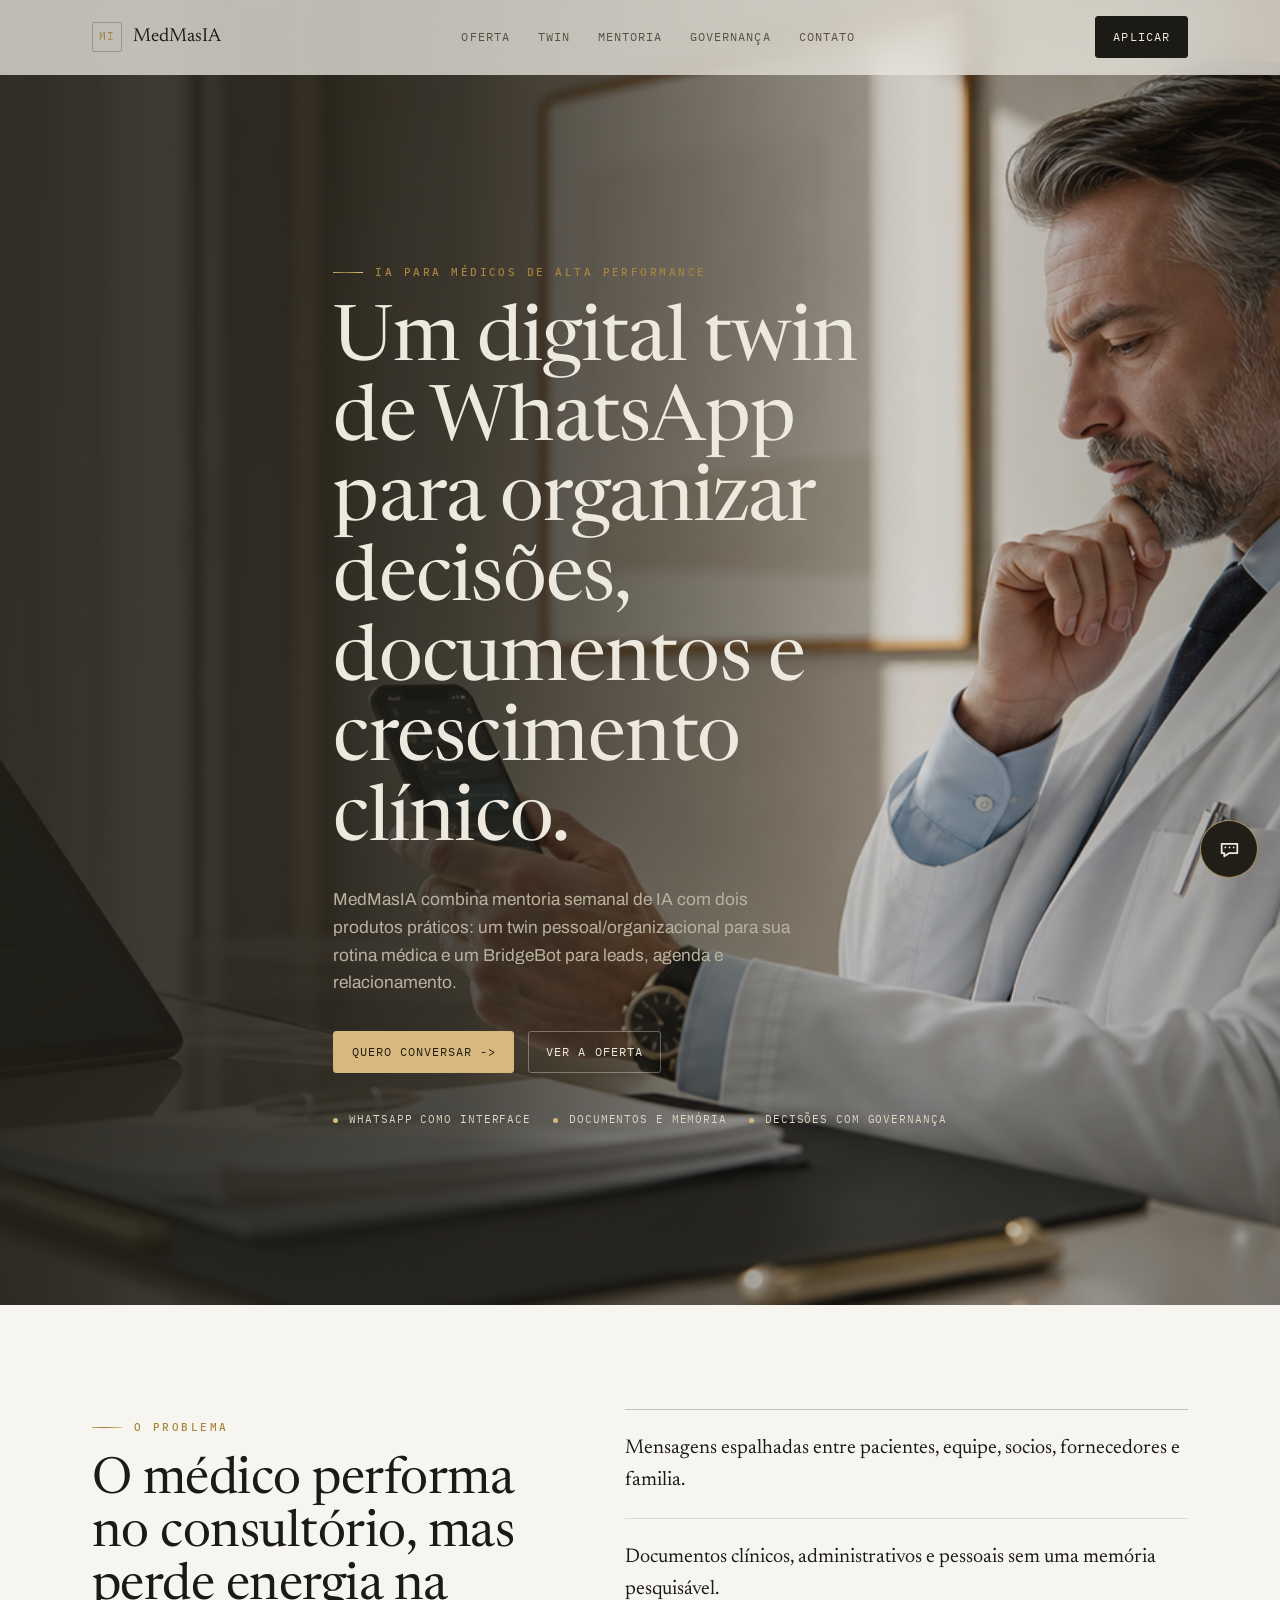
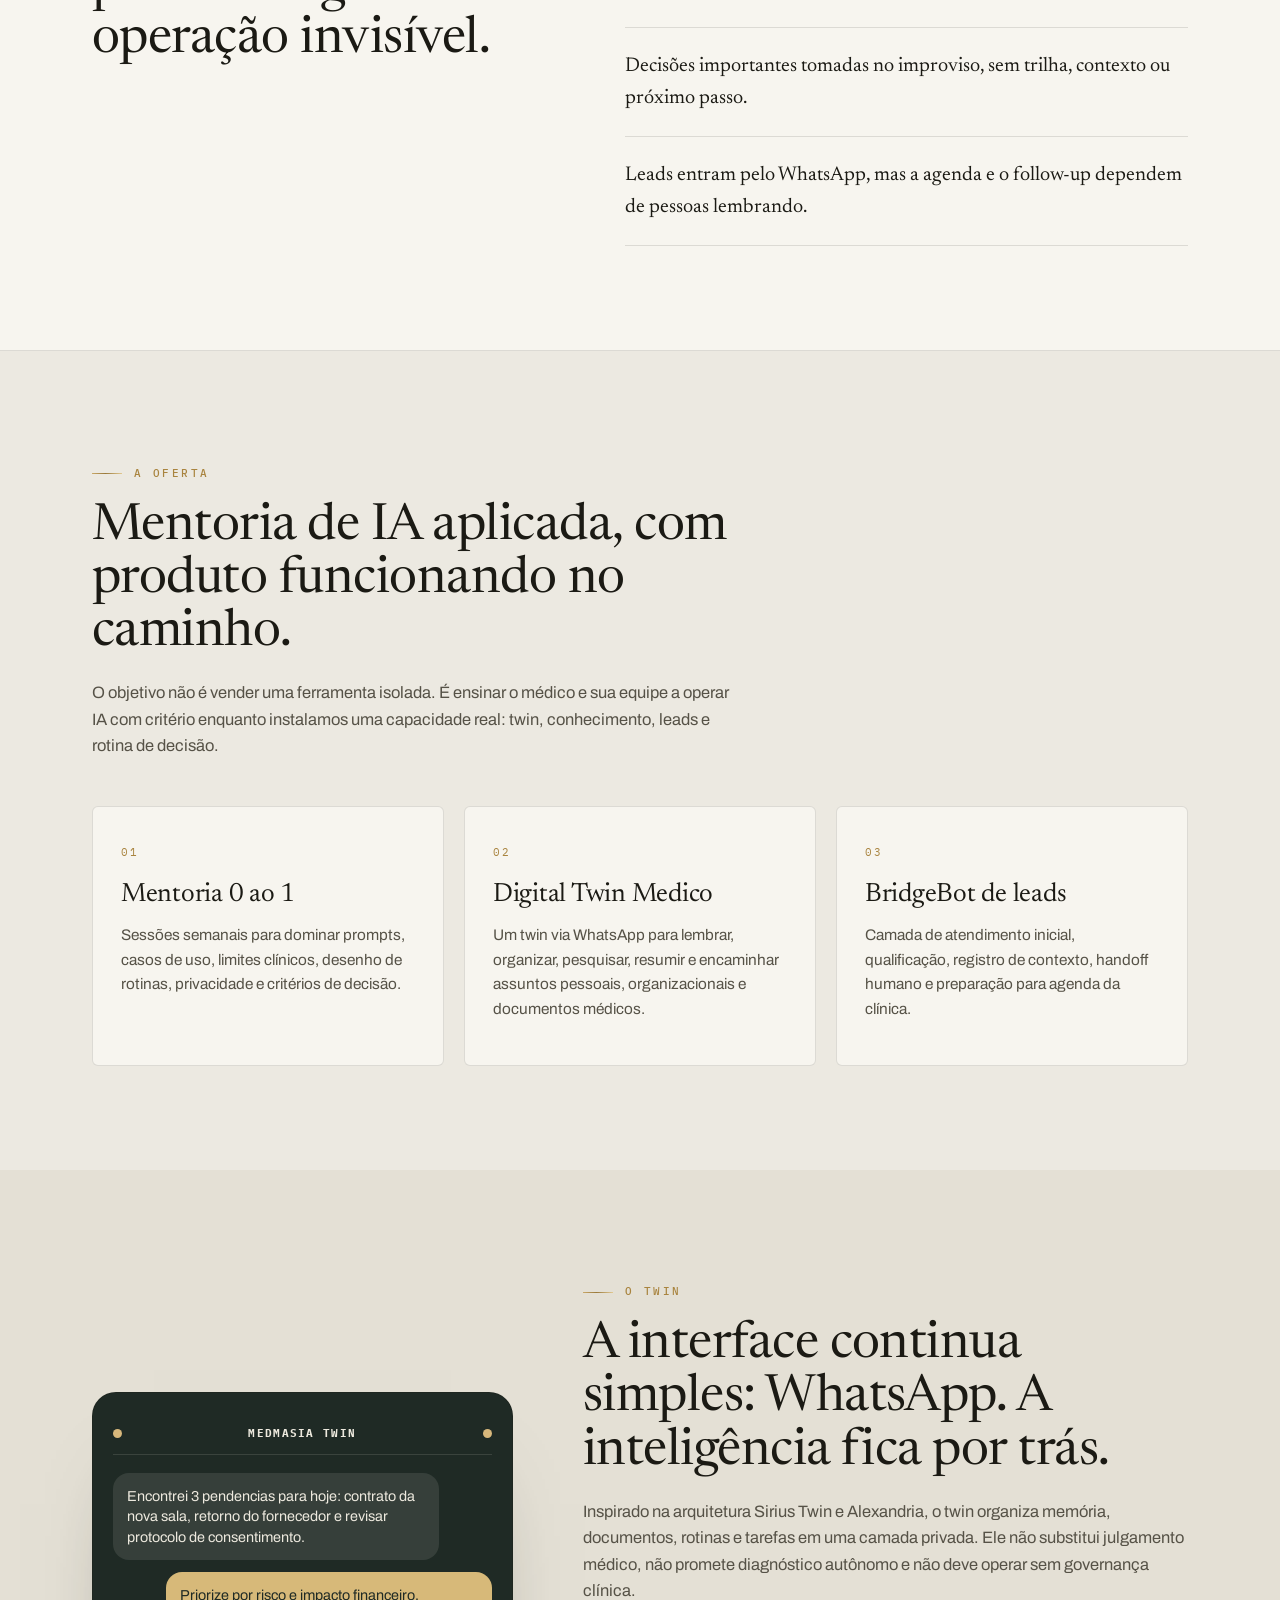
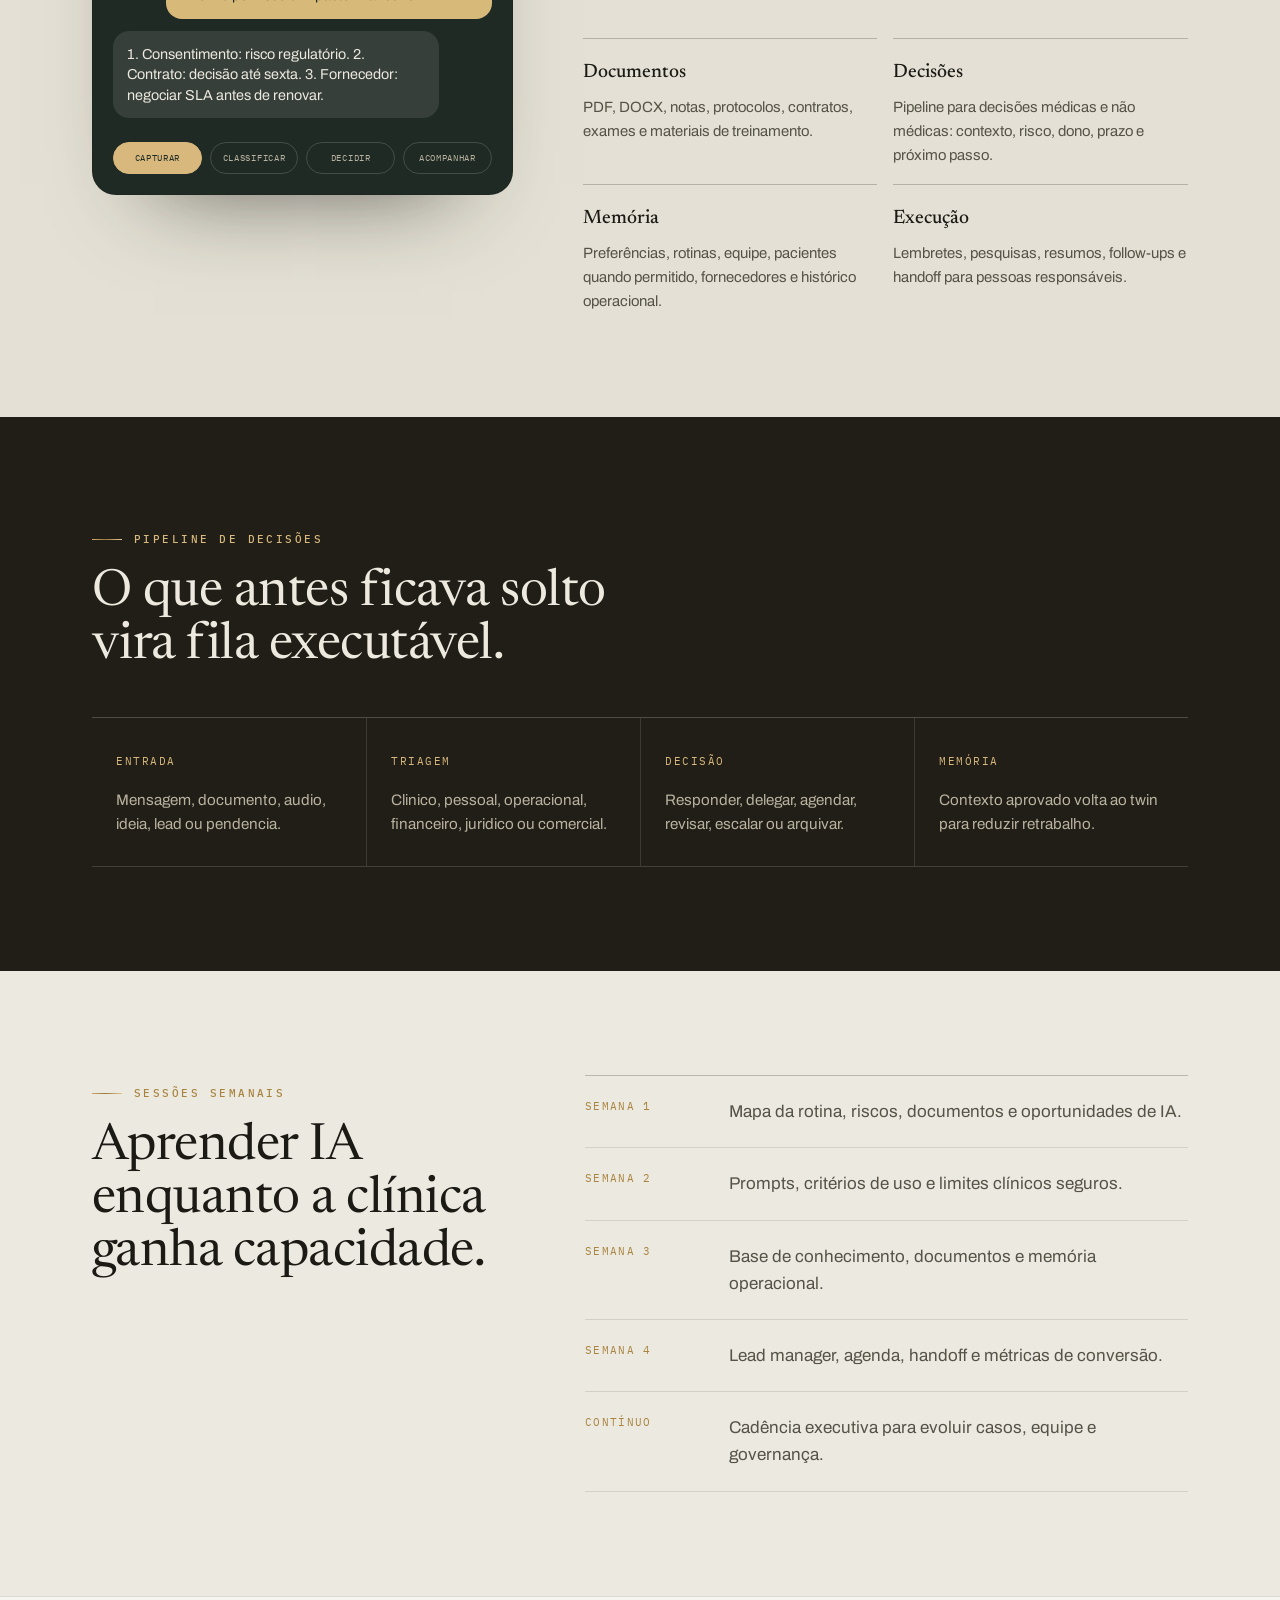
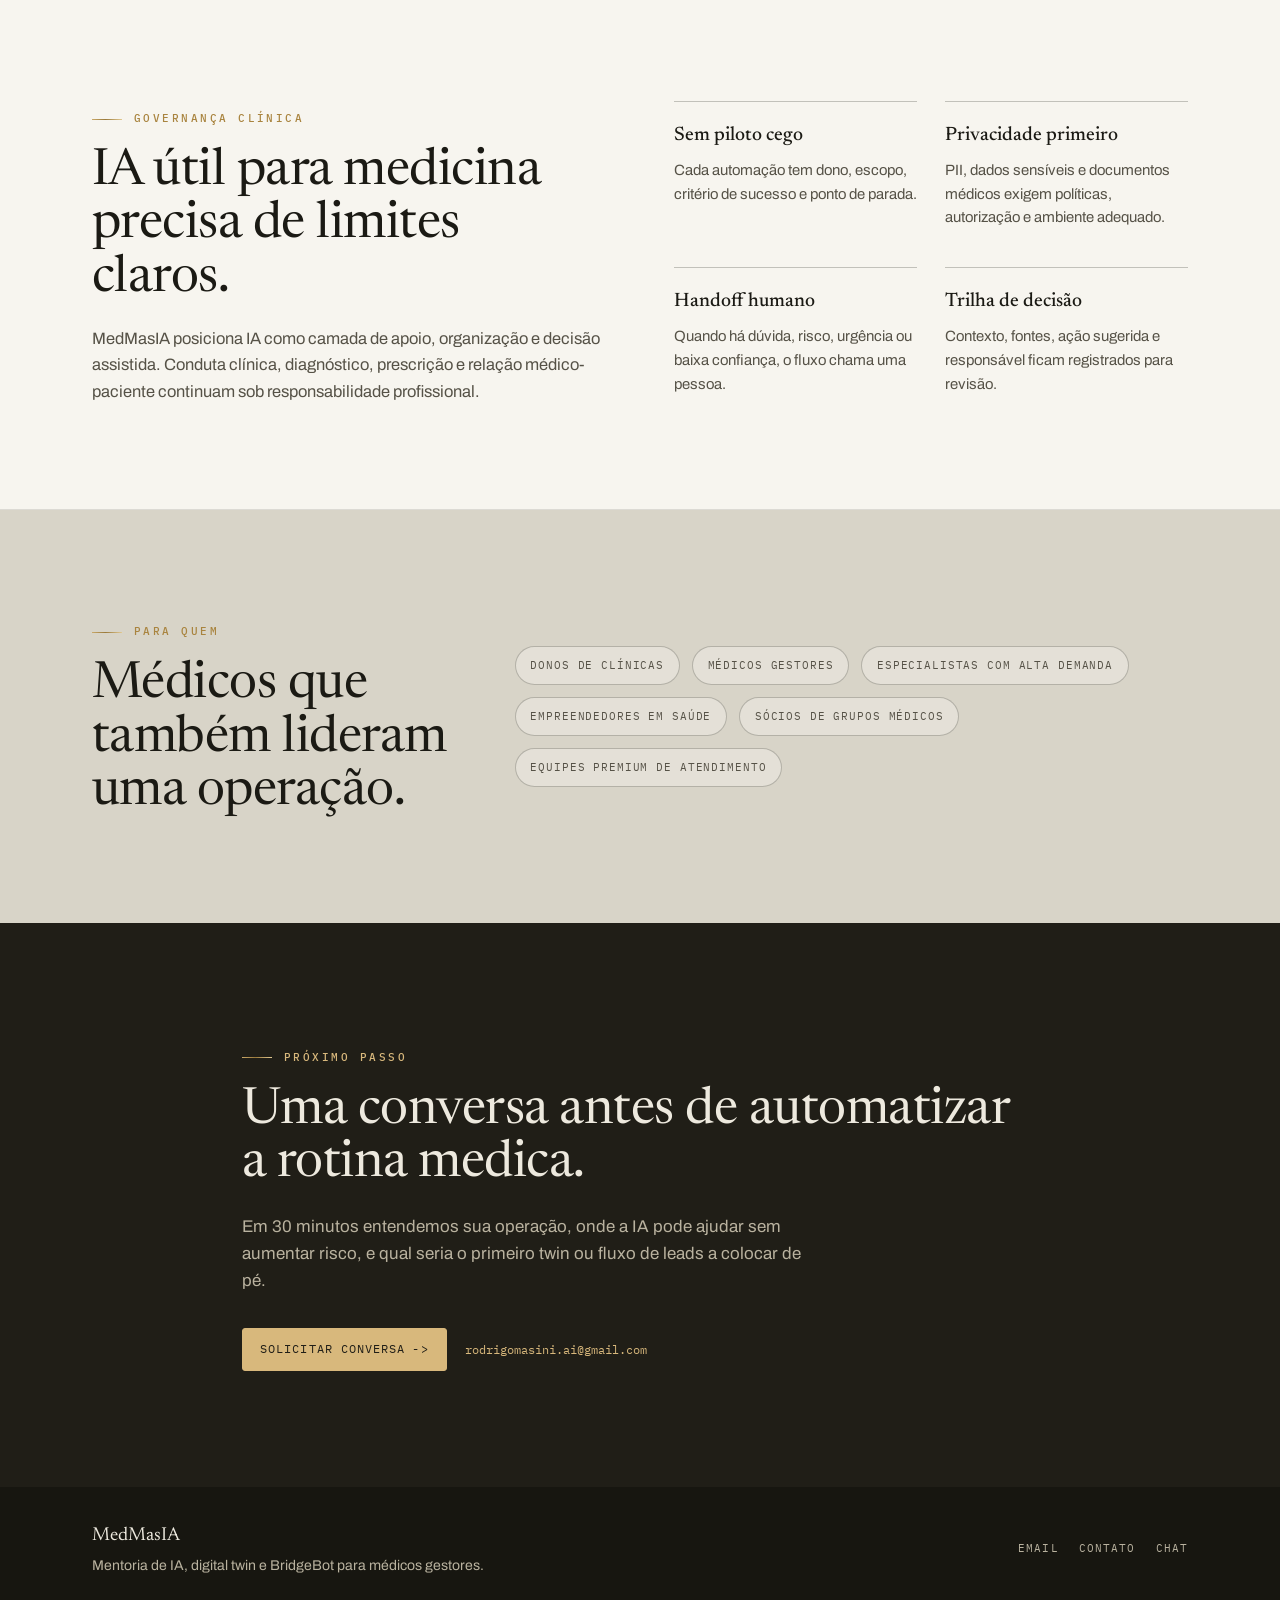
==== index.html @ e14dd485 "Create MedMasIA landing site" ====
<!DOCTYPE html>
<html lang="pt-BR">
<head>
<meta charset="UTF-8" />
<meta name="viewport" content="width=device-width, initial-scale=1.0" />
<title>MedMasIA - Digital Twin e Mentoria de IA para Médicos</title>
<meta name="description" content="Mentoria executiva de IA para médicos gestores, empreendedores e donos de clínicas, com digital twin de WhatsApp, gestão de documentos, decisões e leads." />
<meta property="og:title" content="MedMasIA - Digital Twin para Médicos de Alta Performance" />
<meta property="og:description" content="Aprenda IA do 0 ao 1 enquanto implanta um twin de WhatsApp, uma camada de conhecimento e um sistema de leads para sua rotina médica e organizacional." />
<meta property="og:type" content="website" />
<meta property="og:image" content="assets/hero-medmasia.png" />
<link rel="icon" href="data:image/svg+xml,%3Csvg xmlns='http://www.w3.org/2000/svg' viewBox='0 0 64 64'%3E%3Crect width='64' height='64' fill='%231f2a25'/%3E%3Ctext x='32' y='42' font-family='Georgia,serif' font-size='24' fill='%23d6b77a' text-anchor='middle'%3EMI%3C/text%3E%3C/svg%3E" />
<link rel="preconnect" href="https://fonts.googleapis.com" />
<link rel="preconnect" href="https://fonts.gstatic.com" crossorigin />
<link href="https://fonts.googleapis.com/css2?family=Archivo:wght@400;500;600;700&family=IBM+Plex+Mono:wght@400;500&family=Newsreader:ital,opsz,wght@0,18..72,300;0,18..72,400;0,18..72,500;1,18..72,300;1,18..72,400&display=swap" rel="stylesheet" />
<link rel="stylesheet" href="assets/styles.css" />
<link rel="stylesheet" href="assets/chatbot/chatbot.css" />
</head>
<body>
<header class="nav" id="nav">
  <div class="nav-inner">
    <a class="brand" href="#"><span class="mark">MI</span><span>MedMasIA</span></a>
    <nav class="links" aria-label="Principal">
      <a href="#offer">Oferta</a>
      <a href="#twin">Twin</a>
      <a href="#mentoria">Mentoria</a>
      <a href="#governanca">Governança</a>
      <a href="#contact">Contato</a>
    </nav>
    <button class="menu-toggle" id="menuBtn" type="button" aria-label="Abrir menu" aria-expanded="false"><span></span><span></span><span></span></button>
    <a class="btn nav-cta" href="#contact">Aplicar</a>
  </div>
  <div class="mobile-panel" id="mobilePanel">
    <a href="#offer">Oferta</a>
    <a href="#twin">Twin</a>
    <a href="#mentoria">Mentoria</a>
    <a href="#governanca">Governança</a>
    <a class="btn" href="#contact">Aplicar</a>
  </div>
</header>

<main>
  <section class="hero">
    <div class="hero-media" aria-hidden="true">
      <img src="assets/hero-medmasia.png" alt="" loading="eager" />
    </div>
    <div class="hero-overlay"></div>
    <div class="wrap hero-copy">
      <span class="eyebrow">IA para médicos de alta performance</span>
      <h1>Um digital twin de WhatsApp para organizar decisões, documentos e crescimento clínico.</h1>
      <p class="lede">MedMasIA combina mentoria semanal de IA com dois produtos práticos: um twin pessoal/organizacional para sua rotina médica e um BridgeBot para leads, agenda e relacionamento.</p>
      <div class="hero-cta">
        <a href="#contact" class="btn on-dark">Quero conversar <span class="arw">-&gt;</span></a>
        <a href="#offer" class="btn ghost on-hero">Ver a oferta</a>
      </div>
      <div class="hero-facts">
        <span>WhatsApp como interface</span>
        <span>Documentos e memória</span>
        <span>Decisões com governança</span>
      </div>
    </div>
  </section>

  <section class="signal">
    <div class="wrap signal-grid">
      <div>
        <span class="eyebrow">O problema</span>
        <h2>O médico performa no consultório, mas perde energia na operação invisível.</h2>
      </div>
      <div class="signal-list">
        <p>Mensagens espalhadas entre pacientes, equipe, socios, fornecedores e familia.</p>
        <p>Documentos clínicos, administrativos e pessoais sem uma memória pesquisável.</p>
        <p>Decisões importantes tomadas no improviso, sem trilha, contexto ou próximo passo.</p>
        <p>Leads entram pelo WhatsApp, mas a agenda e o follow-up dependem de pessoas lembrando.</p>
      </div>
    </div>
  </section>

  <section id="offer" class="offer">
    <div class="wrap">
      <div class="sec-head">
        <span class="eyebrow">A oferta</span>
        <h2>Mentoria de IA aplicada, com produto funcionando no caminho.</h2>
        <p>O objetivo não é vender uma ferramenta isolada. É ensinar o médico e sua equipe a operar IA com critério enquanto instalamos uma capacidade real: twin, conhecimento, leads e rotina de decisão.</p>
      </div>
      <div class="offer-grid">
        <article class="offer-card reveal">
          <span class="num">01</span>
          <h3>Mentoria 0 ao 1</h3>
          <p>Sessões semanais para dominar prompts, casos de uso, limites clínicos, desenho de rotinas, privacidade e critérios de decisão.</p>
        </article>
        <article class="offer-card reveal">
          <span class="num">02</span>
          <h3>Digital Twin Medico</h3>
          <p>Um twin via WhatsApp para lembrar, organizar, pesquisar, resumir e encaminhar assuntos pessoais, organizacionais e documentos médicos.</p>
        </article>
        <article class="offer-card reveal">
          <span class="num">03</span>
          <h3>BridgeBot de leads</h3>
          <p>Camada de atendimento inicial, qualificação, registro de contexto, handoff humano e preparação para agenda da clínica.</p>
        </article>
      </div>
    </div>
  </section>

  <section id="twin" class="twin">
    <div class="wrap twin-grid">
      <div class="phone reveal" aria-label="Exemplo de conversa com o twin">
        <div class="phone-top"><span></span><b>MedMasIA Twin</b><span></span></div>
        <div class="bubble bot">Encontrei 3 pendencias para hoje: contrato da nova sala, retorno do fornecedor e revisar protocolo de consentimento.</div>
        <div class="bubble user">Priorize por risco e impacto financeiro.</div>
        <div class="bubble bot">1. Consentimento: risco regulatório. 2. Contrato: decisão até sexta. 3. Fornecedor: negociar SLA antes de renovar.</div>
        <div class="mini-pipe">
          <span class="active">Capturar</span>
          <span>Classificar</span>
          <span>Decidir</span>
          <span>Acompanhar</span>
        </div>
      </div>
      <div class="twin-copy">
        <span class="eyebrow">O twin</span>
        <h2>A interface continua simples: WhatsApp. A inteligência fica por trás.</h2>
        <p>Inspirado na arquitetura Sirius Twin e Alexandria, o twin organiza memória, documentos, rotinas e tarefas em uma camada privada. Ele não substitui julgamento médico, não promete diagnóstico autônomo e não deve operar sem governança clínica.</p>
        <div class="cap-list">
          <div><b>Documentos</b><span>PDF, DOCX, notas, protocolos, contratos, exames e materiais de treinamento.</span></div>
          <div><b>Decisões</b><span>Pipeline para decisões médicas e não médicas: contexto, risco, dono, prazo e próximo passo.</span></div>
          <div><b>Memória</b><span>Preferências, rotinas, equipe, pacientes quando permitido, fornecedores e histórico operacional.</span></div>
          <div><b>Execução</b><span>Lembretes, pesquisas, resumos, follow-ups e handoff para pessoas responsáveis.</span></div>
        </div>
      </div>
    </div>
  </section>

  <section class="pipe">
    <div class="wrap">
      <div class="sec-head compact">
        <span class="eyebrow">Pipeline de decisões</span>
        <h2>O que antes ficava solto vira fila executável.</h2>
      </div>
      <div class="decision-board reveal">
        <div class="lane"><span>Entrada</span><p>Mensagem, documento, audio, ideia, lead ou pendencia.</p></div>
        <div class="lane"><span>Triagem</span><p>Clinico, pessoal, operacional, financeiro, juridico ou comercial.</p></div>
        <div class="lane"><span>Decisão</span><p>Responder, delegar, agendar, revisar, escalar ou arquivar.</p></div>
        <div class="lane"><span>Memória</span><p>Contexto aprovado volta ao twin para reduzir retrabalho.</p></div>
      </div>
    </div>
  </section>

  <section id="mentoria" class="mentoria">
    <div class="wrap mentoria-grid">
      <div>
        <span class="eyebrow">Sessões semanais</span>
        <h2>Aprender IA enquanto a clínica ganha capacidade.</h2>
      </div>
      <div class="weeks">
        <div><span>Semana 1</span><p>Mapa da rotina, riscos, documentos e oportunidades de IA.</p></div>
        <div><span>Semana 2</span><p>Prompts, critérios de uso e limites clínicos seguros.</p></div>
        <div><span>Semana 3</span><p>Base de conhecimento, documentos e memória operacional.</p></div>
        <div><span>Semana 4</span><p>Lead manager, agenda, handoff e métricas de conversão.</p></div>
        <div><span>Contínuo</span><p>Cadência executiva para evoluir casos, equipe e governança.</p></div>
      </div>
    </div>
  </section>

  <section id="governanca" class="governanca">
    <div class="wrap gov-grid">
      <div class="sec-head">
        <span class="eyebrow">Governança clínica</span>
        <h2>IA útil para medicina precisa de limites claros.</h2>
        <p>MedMasIA posiciona IA como camada de apoio, organização e decisão assistida. Conduta clínica, diagnóstico, prescrição e relação médico-paciente continuam sob responsabilidade profissional.</p>
      </div>
      <div class="guardrails">
        <div><b>Sem piloto cego</b><span>Cada automação tem dono, escopo, critério de sucesso e ponto de parada.</span></div>
        <div><b>Privacidade primeiro</b><span>PII, dados sensíveis e documentos médicos exigem políticas, autorização e ambiente adequado.</span></div>
        <div><b>Handoff humano</b><span>Quando há dúvida, risco, urgência ou baixa confiança, o fluxo chama uma pessoa.</span></div>
        <div><b>Trilha de decisão</b><span>Contexto, fontes, ação sugerida e responsável ficam registrados para revisão.</span></div>
      </div>
    </div>
  </section>

  <section id="forwhom" class="forwhom">
    <div class="wrap for-grid">
      <div class="for-copy">
        <span class="eyebrow">Para quem</span>
        <h2>Médicos que também lideram uma operação.</h2>
      </div>
      <div class="audiences">
        <span>Donos de clínicas</span>
        <span>Médicos gestores</span>
        <span>Especialistas com alta demanda</span>
        <span>Empreendedores em saúde</span>
        <span>Sócios de grupos médicos</span>
        <span>Equipes premium de atendimento</span>
      </div>
    </div>
  </section>

  <section id="contact" class="contact">
    <div class="wrap contact-inner">
      <span class="eyebrow">Próximo passo</span>
      <h2>Uma conversa antes de automatizar a rotina medica.</h2>
      <p>Em 30 minutos entendemos sua operação, onde a IA pode ajudar sem aumentar risco, e qual seria o primeiro twin ou fluxo de leads a colocar de pé.</p>
      <div class="contact-actions">
        <a class="btn on-dark" href="mailto:rodrigomasini.ai@gmail.com?subject=MedMasIA%20-%20Conversa%20inicial">Solicitar conversa <span class="arw">-&gt;</span></a>
        <a class="mail" href="mailto:rodrigomasini.ai@gmail.com">rodrigomasini.ai@gmail.com</a>
      </div>
    </div>
  </section>
</main>

<footer>
  <div class="wrap footer-inner">
    <div><b>MedMasIA</b><span>Mentoria de IA, digital twin e BridgeBot para médicos gestores.</span></div>
    <div class="foot-links">
      <a href="mailto:rodrigomasini.ai@gmail.com">Email</a>
      <a href="#contact">Contato</a>
      <a href="#apex-chatbot">Chat</a>
    </div>
  </div>
</footer>

<div id="apex-chatbot"></div>
<script src="assets/chatbot/chatbot.js"></script>
<script>
const nav=document.getElementById("nav");
addEventListener("scroll",()=>nav.classList.toggle("scrolled",scrollY>12),{passive:true});
const menuBtn=document.getElementById("menuBtn");
const mobilePanel=document.getElementById("mobilePanel");
menuBtn.addEventListener("click",()=>{
  const open=mobilePanel.classList.toggle("open");
  menuBtn.setAttribute("aria-expanded",open);
});
mobilePanel.querySelectorAll("a").forEach((link)=>link.addEventListener("click",()=>{
  mobilePanel.classList.remove("open");
  menuBtn.setAttribute("aria-expanded","false");
}));
const io=new IntersectionObserver((entries)=>{
  entries.forEach((entry)=>{
    if(entry.isIntersecting){
      entry.target.classList.add("in");
      io.unobserve(entry.target);
    }
  });
},{threshold:.12,rootMargin:"0px 0px -8% 0px"});
document.querySelectorAll(".reveal").forEach((el)=>io.observe(el));
</script>
</body>
</html>
---- assets/styles.css ----
:root{
  --paper:#ece9e1;
  --paper-2:#e4e0d5;
  --paper-3:#d8d4c8;
  --paper-hi:#f7f5ef;
  --ink:#1b1a14;
  --ink-2:#565247;
  --ink-3:#827d6d;
  --line:rgba(27,26,20,.12);
  --line-2:rgba(27,26,20,.24);
  --gold:#a9843f;
  --gold-soft:rgba(169,132,63,.14);
  --green:#49695c;
  --green-2:#1f2a25;
  --graphite:#201e17;
  --on-dark:#ede9de;
  --on-dark-2:#b9b29f;
  --gold-dark:#d8b87c;
  --foil:linear-gradient(135deg,#cbaa6a 0%,#9a7a3c 45%,#e4cb94 100%);
  --maxw:1180px;
  --ease:cubic-bezier(.22,.61,.36,1);
}
*{box-sizing:border-box;margin:0;padding:0}
html{scroll-behavior:smooth;-webkit-text-size-adjust:100%}
body{
  background:var(--paper);
  color:var(--ink);
  font-family:"Archivo",-apple-system,BlinkMacSystemFont,"Segoe UI",sans-serif;
  font-size:17px;
  line-height:1.6;
  -webkit-font-smoothing:antialiased;
  overflow-x:hidden;
}
a{color:inherit;text-decoration:none}
img{display:block;max-width:100%}
.wrap{max-width:var(--maxw);margin:0 auto;padding:0 42px}
h1,h2,h3{font-family:"Newsreader",Georgia,serif;font-weight:400;line-height:1.04;letter-spacing:-.01em}
.eyebrow{display:inline-flex;align-items:center;gap:.75rem;font-family:"IBM Plex Mono",monospace;font-size:.7rem;font-weight:500;letter-spacing:.22em;text-transform:uppercase;color:var(--gold)}
.eyebrow:before{content:"";width:30px;height:1px;background:var(--foil)}
.btn{display:inline-flex;align-items:center;justify-content:center;gap:.6em;border:1px solid var(--ink);border-radius:3px;background:var(--ink);color:var(--paper);padding:.9em 1.45em;font-family:"IBM Plex Mono",monospace;font-size:.74rem;letter-spacing:.09em;text-transform:uppercase;white-space:nowrap;transition:.28s var(--ease)}
.btn:hover{background:transparent;color:var(--ink)}
.btn.on-dark{border-color:var(--gold-dark);background:var(--gold-dark);color:var(--graphite)}
.btn.on-dark:hover{background:transparent;color:var(--gold-dark)}
.btn.ghost{background:transparent;color:var(--ink);border-color:var(--line-2)}
.btn.ghost:hover{border-color:var(--ink)}
.btn.on-hero{color:var(--on-dark);border-color:rgba(237,233,222,.36)}
.btn.on-hero:hover{border-color:var(--gold-dark);color:var(--gold-dark)}
.arw{transition:transform .28s var(--ease)}
.btn:hover .arw{transform:translateX(3px)}
a:focus-visible,button:focus-visible{outline:2px solid var(--gold);outline-offset:3px;border-radius:2px}

.nav{position:fixed;top:0;left:0;right:0;z-index:100;background:rgba(236,233,225,.76);backdrop-filter:blur(16px) saturate(1.08);border-bottom:1px solid transparent;transition:.3s}
.nav.scrolled{background:rgba(236,233,225,.94);border-bottom-color:var(--line)}
.nav-inner{max-width:var(--maxw);height:74px;margin:0 auto;padding:0 42px;display:flex;align-items:center;justify-content:space-between;gap:24px}
.brand{display:flex;align-items:center;gap:.7rem;font-family:"Newsreader",serif;font-size:1.18rem}
.mark{font-family:"IBM Plex Mono",monospace;font-size:.7rem;letter-spacing:.12em;border:1px solid var(--line-2);padding:.42em .5em;border-radius:2px;background:var(--foil);-webkit-background-clip:text;background-clip:text;color:transparent}
.links{display:flex;align-items:center;gap:28px}
.links a{font-family:"IBM Plex Mono",monospace;font-size:.72rem;letter-spacing:.09em;text-transform:uppercase;color:var(--ink-2);position:relative}
.links a:after{content:"";position:absolute;left:0;right:100%;bottom:-5px;height:1px;background:var(--foil);transition:right .3s var(--ease)}
.links a:hover{color:var(--ink)}
.links a:hover:after{right:0}
.menu-toggle{display:none;background:transparent;border:1px solid var(--line-2);border-radius:3px;padding:.55rem .7rem}
.menu-toggle span{display:block;width:18px;height:1.5px;background:var(--ink);margin:3.5px 0}
.mobile-panel{display:none}

.hero{min-height:88vh;position:relative;display:flex;align-items:flex-end;overflow:hidden;background:var(--graphite);color:var(--on-dark)}
.hero-media{position:absolute;inset:0}
.hero-media img{width:100%;height:100%;object-fit:cover}
.hero-overlay{position:absolute;inset:0;background:linear-gradient(90deg,rgba(32,30,23,.92) 0%,rgba(32,30,23,.76) 36%,rgba(32,30,23,.18) 72%,rgba(32,30,23,.38) 100%)}
.hero-copy{position:relative;padding-top:150px;padding-bottom:72px}
.hero h1{font-size:clamp(3rem,6vw,5.7rem);max-width:12.6ch;margin-top:22px}
.lede{max-width:48ch;margin-top:24px;color:var(--on-dark-2);font-size:1.08rem}
.hero-cta{display:flex;flex-wrap:wrap;gap:14px;margin-top:34px}
.hero-facts{display:flex;flex-wrap:wrap;gap:10px 22px;margin-top:38px;font-family:"IBM Plex Mono",monospace;font-size:.7rem;letter-spacing:.08em;text-transform:uppercase;color:#ded5c3}
.hero-facts span{padding-left:16px;position:relative}
.hero-facts span:before{content:"";position:absolute;left:0;top:.62em;width:5px;height:5px;border-radius:50%;background:var(--gold-dark)}

section{padding:104px 0}
.sec-head{max-width:64ch}
.sec-head h2,.signal h2,.twin h2,.mentoria h2,.for-copy h2,.contact h2{font-size:clamp(2.1rem,4vw,3.35rem);margin-top:18px}
.sec-head p{margin-top:20px;color:var(--ink-2);font-size:1.03rem}
.compact{max-width:54ch}

.signal{background:var(--paper-hi);border-bottom:1px solid var(--line)}
.signal-grid{display:grid;grid-template-columns:.9fr 1.1fr;gap:72px;align-items:start}
.signal-list{display:grid;gap:0;border-top:1px solid var(--line-2)}
.signal-list p{padding:22px 0;border-bottom:1px solid var(--line);font-family:"Newsreader",serif;font-size:1.25rem;color:var(--ink)}

.offer-grid{display:grid;grid-template-columns:repeat(3,1fr);gap:20px;margin-top:46px}
.offer-card{background:var(--paper-hi);border:1px solid var(--line);border-radius:6px;padding:30px 28px 32px;min-height:260px;transition:.35s var(--ease)}
.offer-card:hover{transform:translateY(-4px);border-color:var(--line-2);box-shadow:0 32px 56px -44px rgba(27,26,20,.45)}
.offer-card .num{font-family:"IBM Plex Mono",monospace;font-size:.68rem;letter-spacing:.15em;color:var(--gold)}
.offer-card h3{font-size:1.65rem;margin:18px 0 14px}
.offer-card p{color:var(--ink-2);font-size:.96rem}

.twin{background:var(--paper-2)}
.twin-grid{display:grid;grid-template-columns:.82fr 1.18fr;gap:70px;align-items:center}
.phone{border:1px solid var(--line-2);border-radius:24px;background:var(--green-2);padding:20px;box-shadow:0 50px 90px -62px rgba(27,26,20,.75)}
.phone-top{height:42px;display:flex;align-items:center;justify-content:space-between;color:var(--on-dark);font-family:"IBM Plex Mono",monospace;font-size:.68rem;letter-spacing:.12em;text-transform:uppercase;border-bottom:1px solid rgba(237,233,222,.13);margin-bottom:18px}
.phone-top span{width:9px;height:9px;border-radius:50%;background:var(--gold-dark)}
.bubble{max-width:86%;border-radius:16px;padding:13px 14px;margin:12px 0;font-size:.9rem;line-height:1.42}
.bubble.bot{background:rgba(237,233,222,.11);color:var(--on-dark)}
.bubble.user{background:#d7b979;color:var(--green-2);margin-left:auto}
.mini-pipe{display:grid;grid-template-columns:repeat(4,1fr);gap:8px;margin-top:24px}
.mini-pipe span{border:1px solid rgba(237,233,222,.18);border-radius:999px;color:var(--on-dark-2);font-family:"IBM Plex Mono",monospace;font-size:.55rem;letter-spacing:.08em;text-transform:uppercase;text-align:center;padding:8px 4px}
.mini-pipe .active{background:var(--gold-dark);color:var(--green-2);border-color:var(--gold-dark)}
.twin-copy p{margin-top:20px;color:var(--ink-2);font-size:1.03rem}
.cap-list{display:grid;grid-template-columns:1fr 1fr;gap:16px;margin-top:34px}
.cap-list div,.guardrails div{border-top:1px solid var(--line-2);padding-top:18px}
.cap-list b,.guardrails b{display:block;font-family:"Newsreader",serif;font-size:1.22rem;font-weight:500;margin-bottom:8px}
.cap-list span,.guardrails span{display:block;color:var(--ink-2);font-size:.93rem}

.pipe{background:var(--graphite);color:var(--on-dark)}
.pipe .eyebrow{color:var(--gold-dark)}
.decision-board{display:grid;grid-template-columns:repeat(4,1fr);gap:0;margin-top:44px;border-top:1px solid rgba(237,233,222,.22);border-bottom:1px solid rgba(237,233,222,.16)}
.lane{padding:28px 24px 30px;border-left:1px solid rgba(237,233,222,.14)}
.lane:first-child{border-left:none}
.lane span{font-family:"IBM Plex Mono",monospace;font-size:.68rem;letter-spacing:.14em;text-transform:uppercase;color:var(--gold-dark)}
.lane p{margin-top:14px;color:var(--on-dark-2);font-size:.95rem}

.mentoria-grid{display:grid;grid-template-columns:.82fr 1.18fr;gap:74px;align-items:start}
.weeks{border-top:1px solid var(--line-2)}
.weeks div{display:grid;grid-template-columns:120px 1fr;gap:24px;padding:22px 0;border-bottom:1px solid var(--line)}
.weeks span{font-family:"IBM Plex Mono",monospace;font-size:.7rem;letter-spacing:.12em;text-transform:uppercase;color:var(--gold)}
.weeks p{color:var(--ink-2)}

.governanca{background:var(--paper-hi);border-top:1px solid var(--line);border-bottom:1px solid var(--line)}
.gov-grid{display:grid;grid-template-columns:1fr 1fr;gap:68px}
.guardrails{display:grid;grid-template-columns:1fr 1fr;gap:28px}

.forwhom{background:var(--paper-3)}
.for-grid{display:grid;grid-template-columns:.7fr 1.3fr;gap:60px;align-items:center}
.audiences{display:flex;flex-wrap:wrap;gap:12px}
.audiences span{border:1px solid var(--line-2);border-radius:999px;padding:.62rem .92rem;background:rgba(247,245,239,.38);font-family:"IBM Plex Mono",monospace;font-size:.68rem;letter-spacing:.08em;text-transform:uppercase;color:var(--ink-2)}

.contact{background:var(--graphite);color:var(--on-dark);padding:116px 0}
.contact .eyebrow{color:var(--gold-dark)}
.contact-inner{max-width:880px}
.contact p{margin-top:22px;max-width:58ch;color:var(--on-dark-2);font-size:1.06rem}
.contact-actions{display:flex;flex-wrap:wrap;align-items:center;gap:18px;margin-top:34px}
.mail{font-family:"IBM Plex Mono",monospace;font-size:.78rem;color:var(--gold-dark)}
footer{background:#171610;color:var(--on-dark-2);padding:34px 0}
.footer-inner{display:flex;justify-content:space-between;gap:24px;align-items:center}
.footer-inner b{display:block;font-family:"Newsreader",serif;font-size:1.18rem;color:var(--on-dark);font-weight:400}
.footer-inner span{font-size:.88rem}
.foot-links{display:flex;gap:20px;font-family:"IBM Plex Mono",monospace;font-size:.7rem;letter-spacing:.1em;text-transform:uppercase}

.reveal{opacity:0;transform:translateY(18px);transition:opacity .65s var(--ease),transform .65s var(--ease)}
.reveal.in{opacity:1;transform:none}

@media (max-width: 940px){
  .wrap,.nav-inner{padding-left:24px;padding-right:24px}
  .links,.nav-cta{display:none}
  .menu-toggle{display:block}
  .mobile-panel{display:none;position:absolute;top:74px;left:0;right:0;background:rgba(236,233,225,.98);border-bottom:1px solid var(--line);padding:18px 24px 24px}
  .mobile-panel.open{display:grid;gap:15px}
  .mobile-panel a{font-family:"IBM Plex Mono",monospace;font-size:.78rem;letter-spacing:.1em;text-transform:uppercase;color:var(--ink-2)}
  .hero{min-height:820px}
  .hero-overlay{background:linear-gradient(180deg,rgba(32,30,23,.48) 0%,rgba(32,30,23,.88) 42%,rgba(32,30,23,.96) 100%)}
  .hero-copy{padding-top:360px;padding-bottom:54px}
  .hero h1{font-size:clamp(2.65rem,14vw,4.3rem);max-width:12ch}
  .signal-grid,.twin-grid,.mentoria-grid,.gov-grid,.for-grid{grid-template-columns:1fr;gap:38px}
  .offer-grid,.decision-board,.cap-list,.guardrails{grid-template-columns:1fr}
  .decision-board .lane{border-left:none;border-top:1px solid rgba(237,233,222,.14)}
  .decision-board .lane:first-child{border-top:none}
  .weeks div{grid-template-columns:1fr;gap:8px}
  .footer-inner{display:grid}
}

@media (max-width: 560px){
  body{font-size:16px}
  section{padding:78px 0}
  .wrap,.nav-inner{padding-left:18px;padding-right:18px}
  .btn{width:100%;padding:.95em 1em}
  .hero-cta,.contact-actions{display:grid}
  .hero-facts{display:grid;gap:10px}
  .offer-card{min-height:auto}
  .phone{border-radius:18px;padding:15px}
  .mini-pipe{grid-template-columns:1fr 1fr}
}
---- assets/chatbot/chatbot.css ----
.apex-chatbot{position:fixed;right:22px;bottom:22px;z-index:5000;font-family:"Archivo",-apple-system,BlinkMacSystemFont,"Segoe UI",sans-serif;color:#1b1a14}
.apex-chatbot__button{width:58px;height:58px;border-radius:50%;border:1px solid rgba(216,184,124,.7);background:#201e17;color:#ede9de;display:grid;place-items:center;cursor:pointer;box-shadow:0 20px 45px -24px rgba(27,26,20,.8)}
.apex-chatbot__button svg{width:25px;height:25px;fill:none;stroke:currentColor;stroke-width:1.7;stroke-linecap:round;stroke-linejoin:round}
.apex-chatbot__panel{position:absolute;right:0;bottom:74px;width:min(390px,calc(100vw - 28px));max-height:min(680px,calc(100vh - 110px));display:none;grid-template-rows:auto 1fr auto auto;border:1px solid rgba(27,26,20,.18);border-radius:8px;background:#f7f5ef;box-shadow:0 35px 80px -42px rgba(27,26,20,.75);overflow:hidden}
.apex-chatbot.is-open .apex-chatbot__panel{display:grid}
.apex-chatbot__foil{height:3px;background:linear-gradient(135deg,#cbaa6a,#9a7a3c 45%,#e4cb94)}
.apex-chatbot__head{display:flex;align-items:flex-start;justify-content:space-between;gap:18px;padding:18px 18px 14px;border-bottom:1px solid rgba(27,26,20,.1)}
.apex-chatbot__kicker{font-family:"IBM Plex Mono",monospace;font-size:.61rem;letter-spacing:.17em;text-transform:uppercase;color:#a9843f}
.apex-chatbot__title{font-family:"Newsreader",Georgia,serif;font-size:1.28rem;margin-top:3px}
.apex-chatbot__close{border:1px solid rgba(27,26,20,.16);background:transparent;border-radius:3px;width:28px;height:28px;cursor:pointer;color:#565247;font-size:18px;line-height:1}
.apex-chatbot__messages{padding:16px 16px 8px;overflow:auto;display:flex;flex-direction:column;gap:11px}
.apex-chatbot__msg{max-width:92%;border-radius:15px;padding:12px 13px;font-size:.9rem;line-height:1.42}
.apex-chatbot__msg p{margin:0}
.apex-chatbot__msg--bot{align-self:flex-start;background:#ece9e1;border:1px solid rgba(27,26,20,.08)}
.apex-chatbot__msg--user{align-self:flex-end;background:#1f2a25;color:#ede9de}
.apex-chatbot__links{display:flex;flex-wrap:wrap;gap:7px;margin-top:10px}
.apex-chatbot__link{border:1px solid rgba(169,132,63,.35);border-radius:999px;padding:6px 9px;font-family:"IBM Plex Mono",monospace;font-size:.6rem;letter-spacing:.08em;text-transform:uppercase;color:#1b1a14}
.apex-chatbot__suggestions{display:flex;gap:8px;overflow:auto;padding:8px 16px 14px}
.apex-chatbot__suggestions button{flex:0 0 auto;border:1px solid rgba(27,26,20,.14);background:#ece9e1;border-radius:999px;padding:8px 10px;font-size:.76rem;color:#565247;cursor:pointer}
.apex-chatbot__form{display:grid;grid-template-columns:1fr 44px;gap:8px;padding:14px 16px 16px;border-top:1px solid rgba(27,26,20,.1)}
.apex-chatbot__input{border:1px solid rgba(27,26,20,.18);background:#fffef9;border-radius:4px;padding:11px 12px;font:inherit;font-size:.9rem;min-width:0}
.apex-chatbot__send{border:1px solid #201e17;background:#201e17;color:#ede9de;border-radius:4px;display:grid;place-items:center;cursor:pointer}
.apex-chatbot__send svg{width:20px;height:20px;fill:none;stroke:currentColor;stroke-width:1.8;stroke-linecap:round;stroke-linejoin:round}
.apex-chatbot__lead{display:grid;gap:8px;max-width:100%;border-radius:8px}
.apex-chatbot__lead input,.apex-chatbot__lead textarea{border:1px solid rgba(27,26,20,.16);border-radius:4px;padding:9px 10px;font:inherit;font-size:.84rem;background:#fffef9}
.apex-chatbot__lead label{display:flex;gap:8px;align-items:flex-start;font-size:.78rem;color:#565247}
.apex-chatbot__lead button{border:1px solid #201e17;background:#201e17;color:#ede9de;border-radius:4px;padding:10px;font-family:"IBM Plex Mono",monospace;font-size:.66rem;letter-spacing:.1em;text-transform:uppercase;cursor:pointer}
@media (max-width:560px){
  .apex-chatbot{right:14px;bottom:14px}
  .apex-chatbot__button{width:54px;height:54px}
  .apex-chatbot__panel{right:-6px;bottom:68px;width:calc(100vw - 16px);max-height:calc(100vh - 92px)}
}
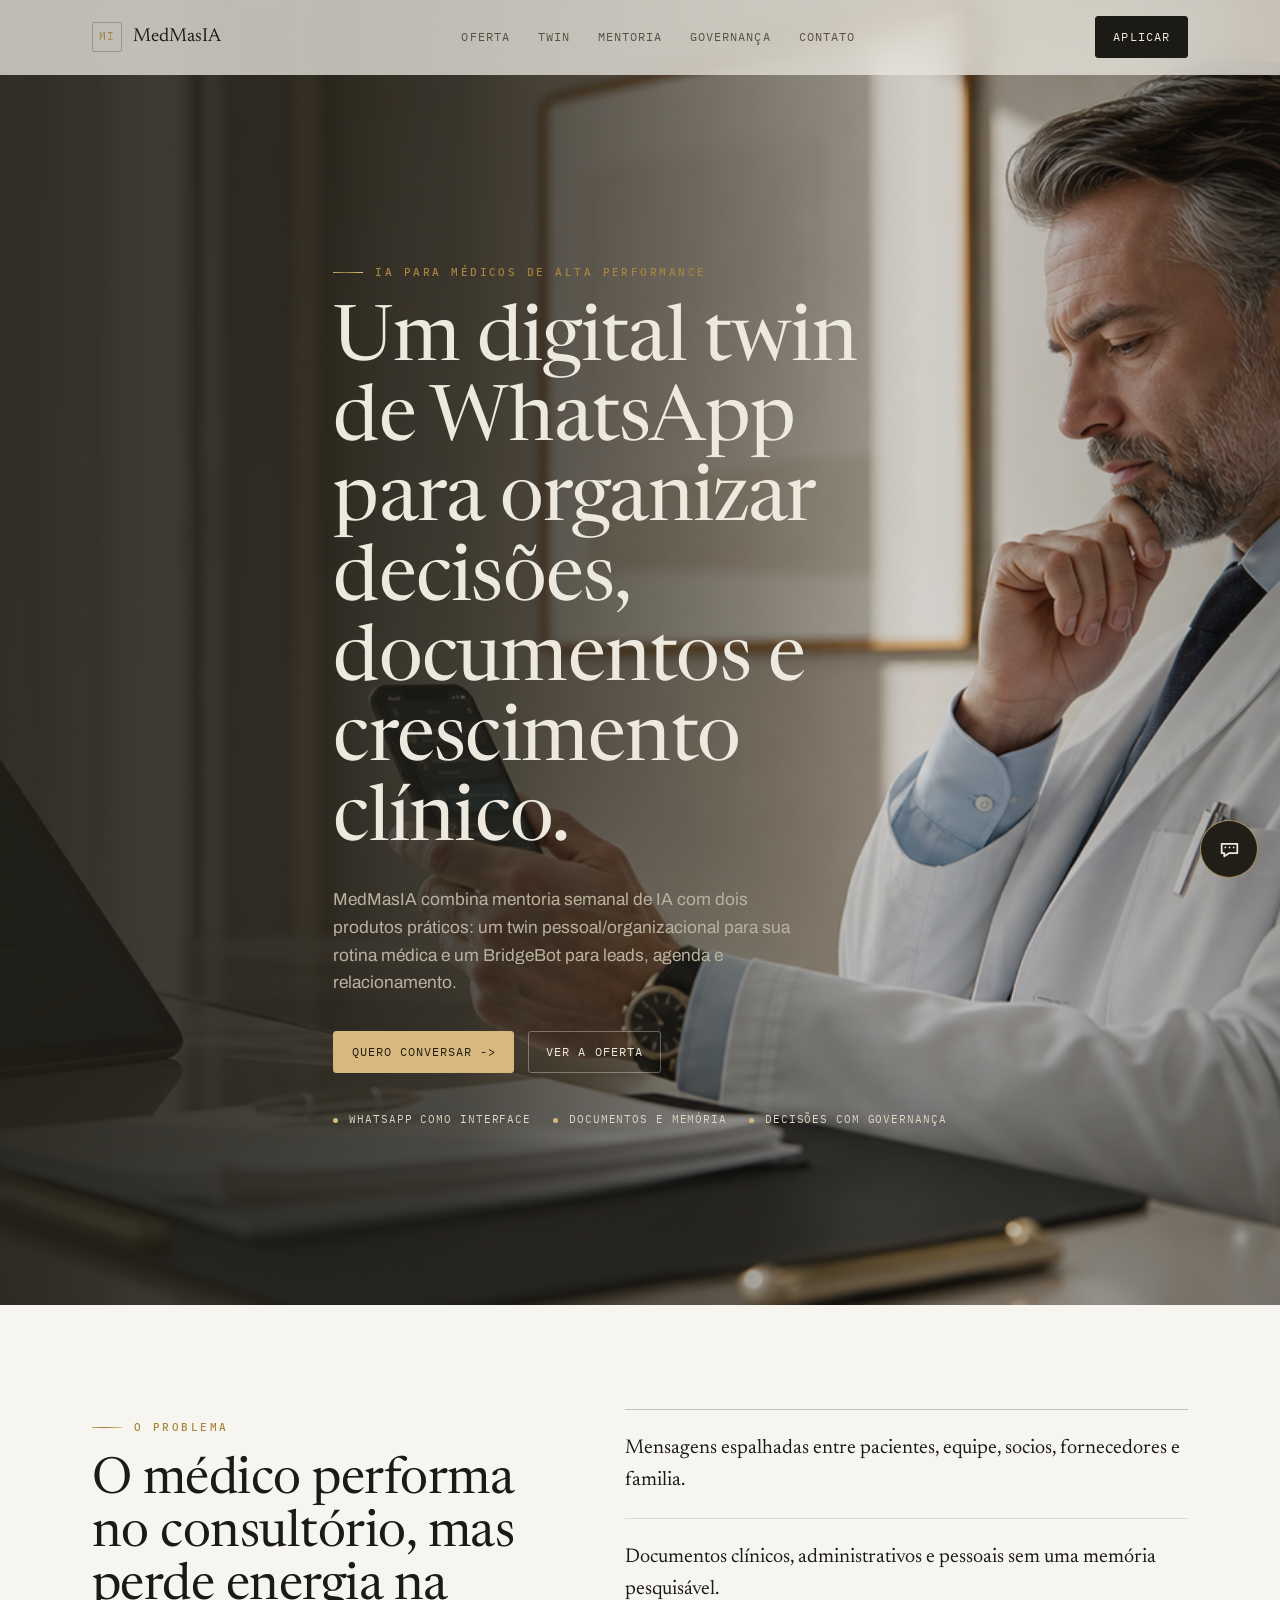
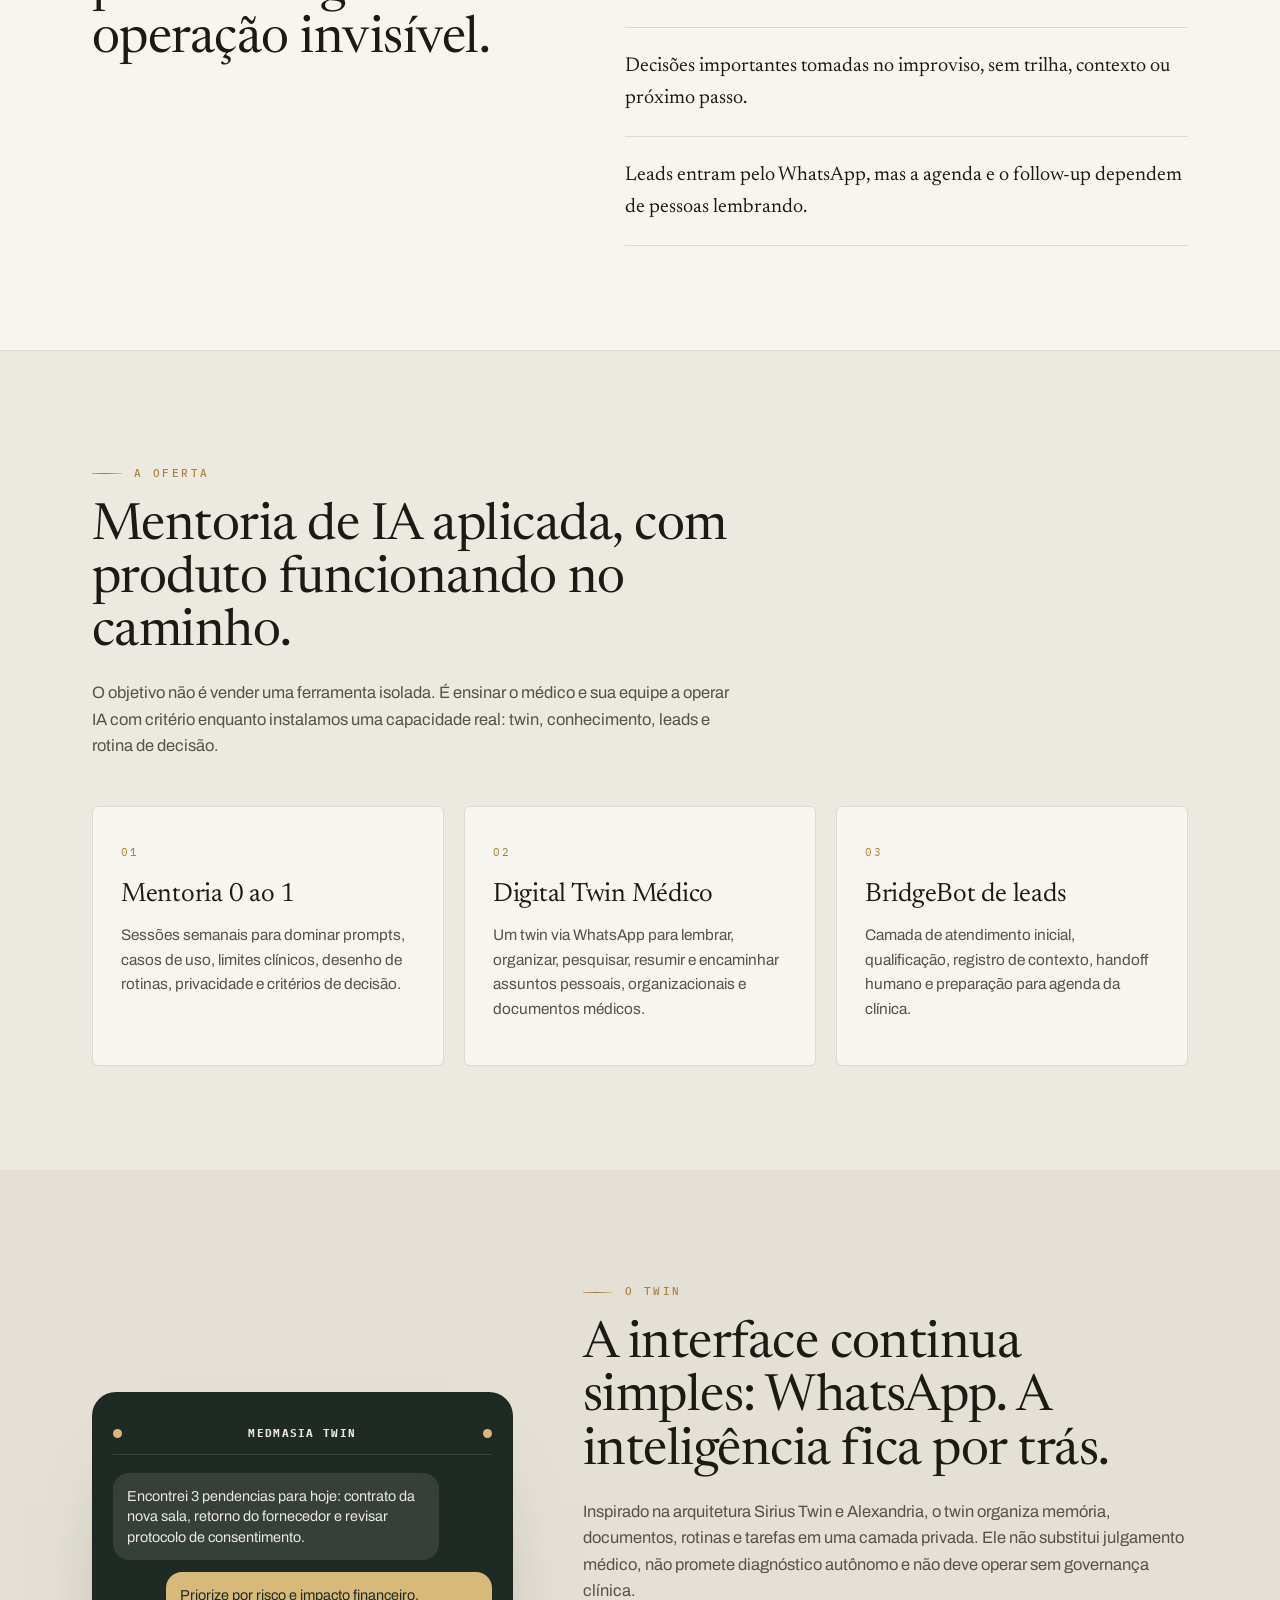
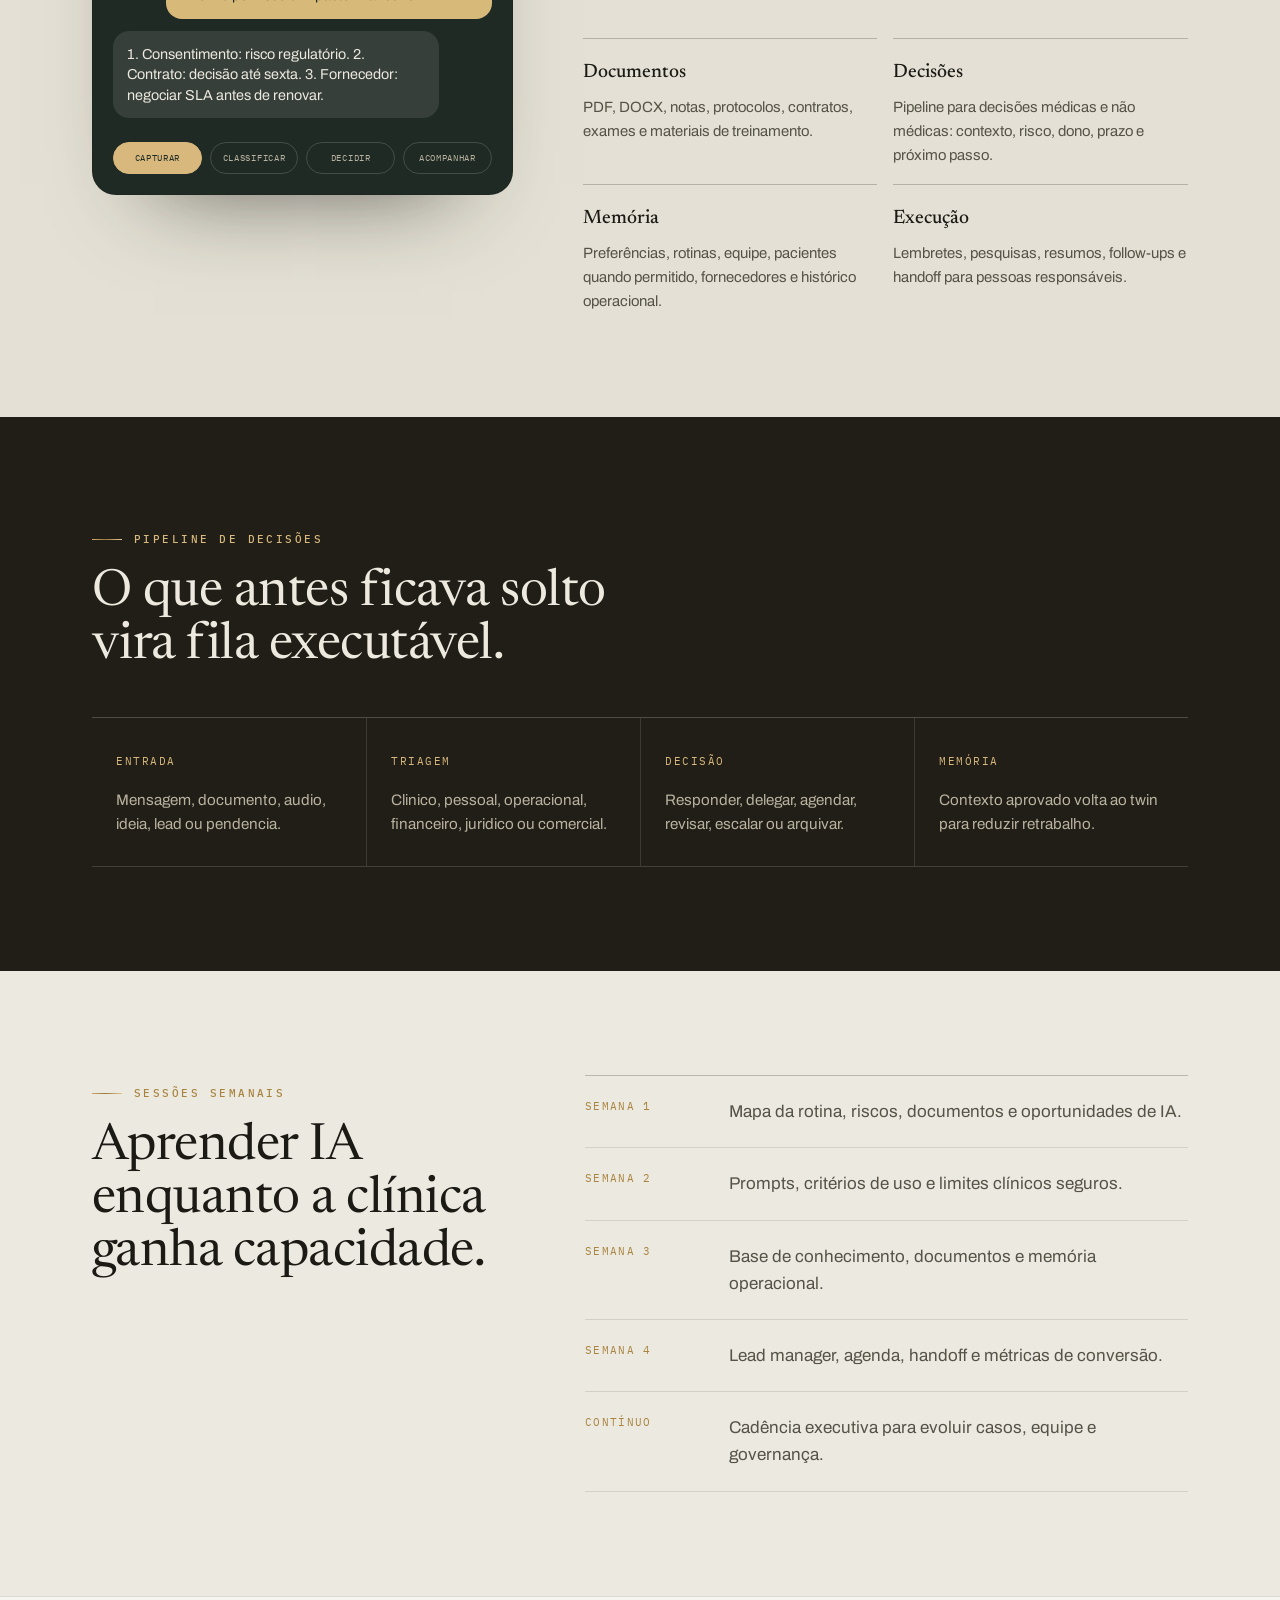
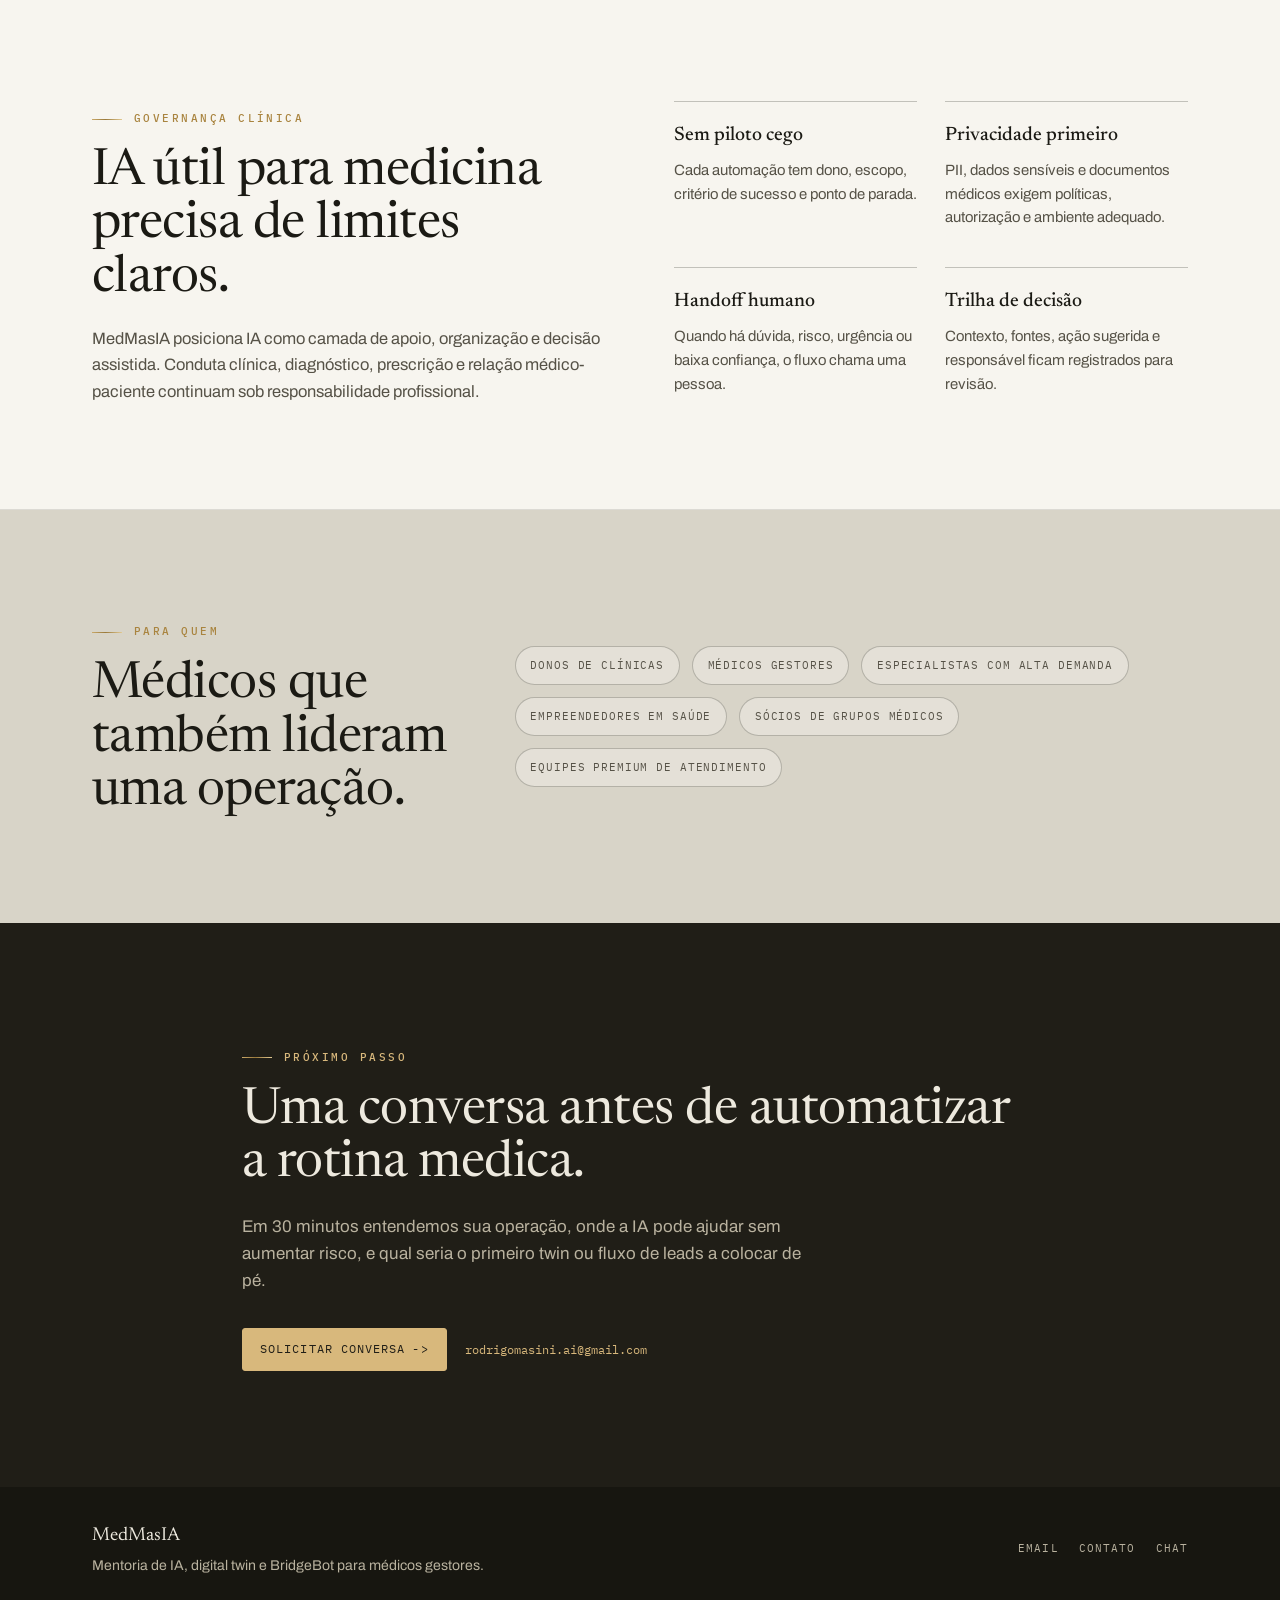
==== commit c0fd1a10: "Polish Portuguese landing copy" ====
--- a/index.html
+++ b/index.html
@@ -91,7 +91,7 @@
         </article>
         <article class="offer-card reveal">
           <span class="num">02</span>
-          <h3>Digital Twin Medico</h3>
+          <h3>Digital Twin Médico</h3>
           <p>Um twin via WhatsApp para lembrar, organizar, pesquisar, resumir e encaminhar assuntos pessoais, organizacionais e documentos médicos.</p>
         </article>
         <article class="offer-card reveal">
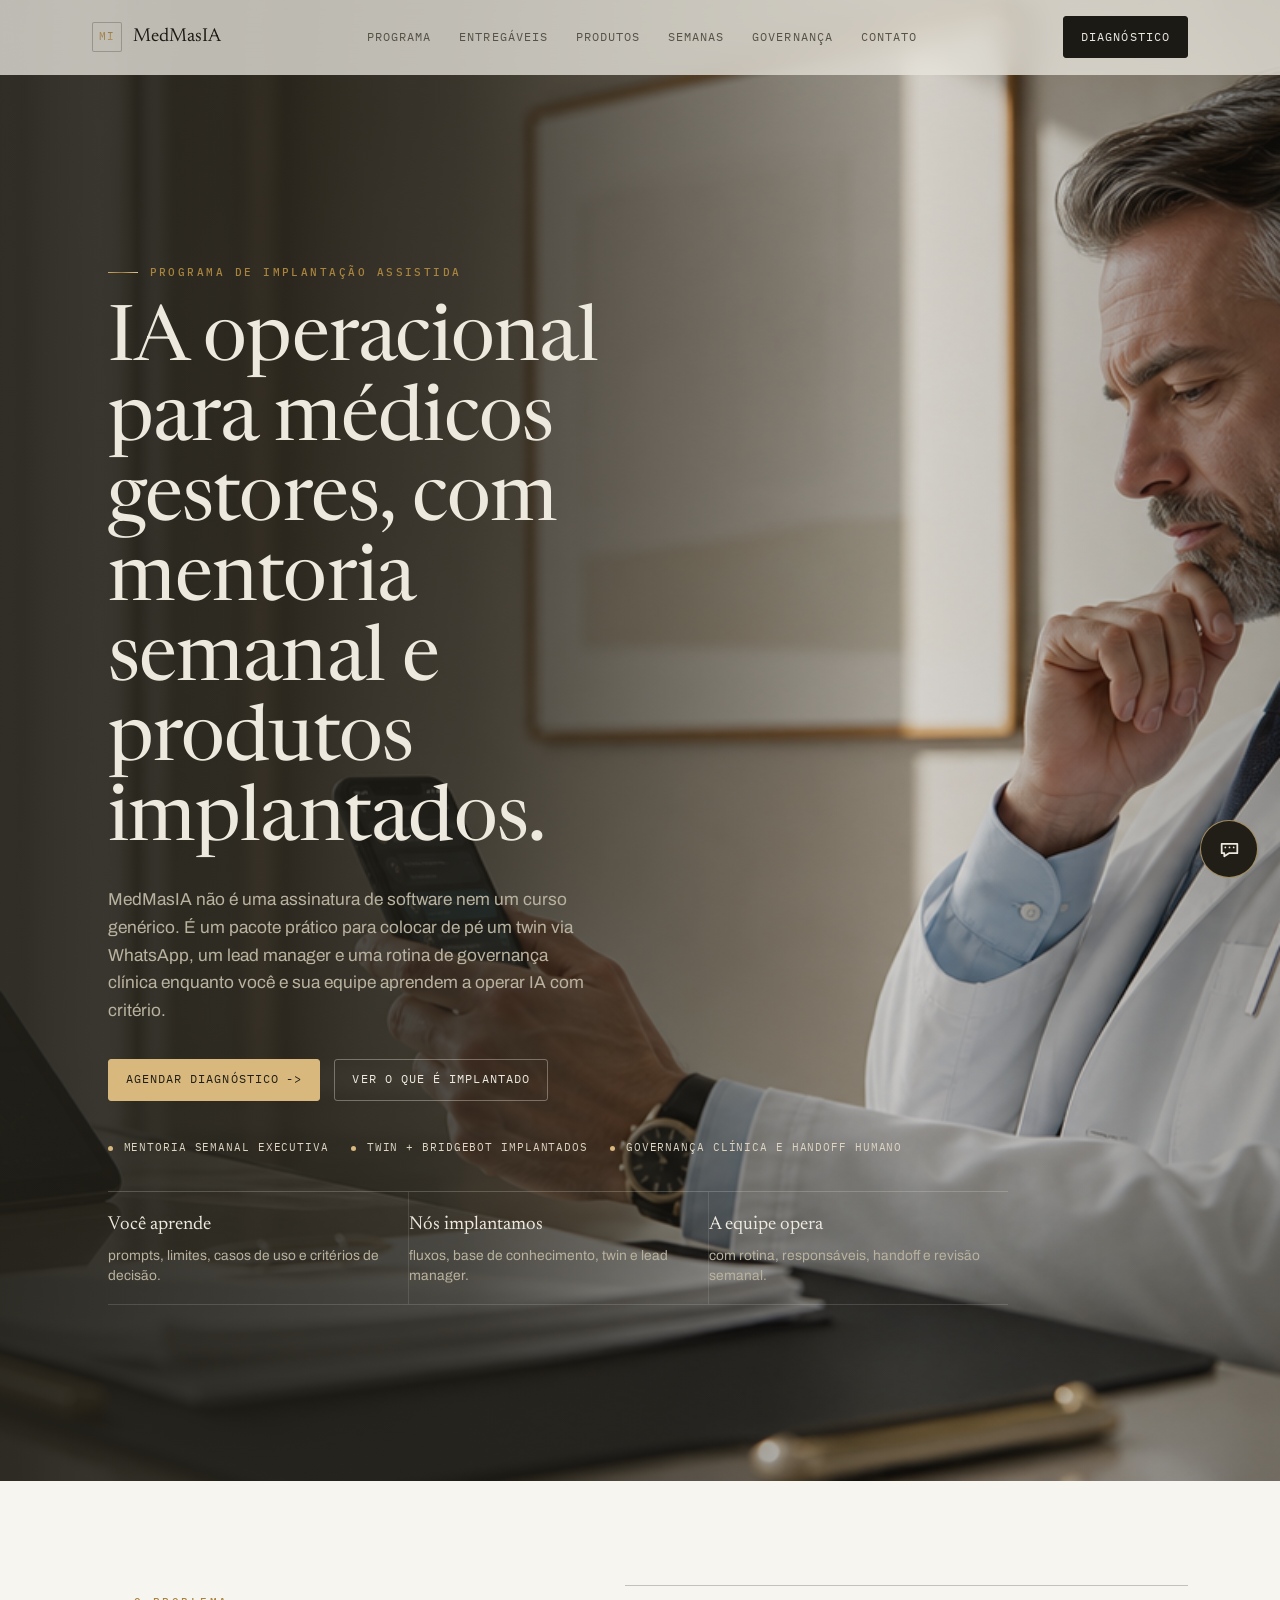
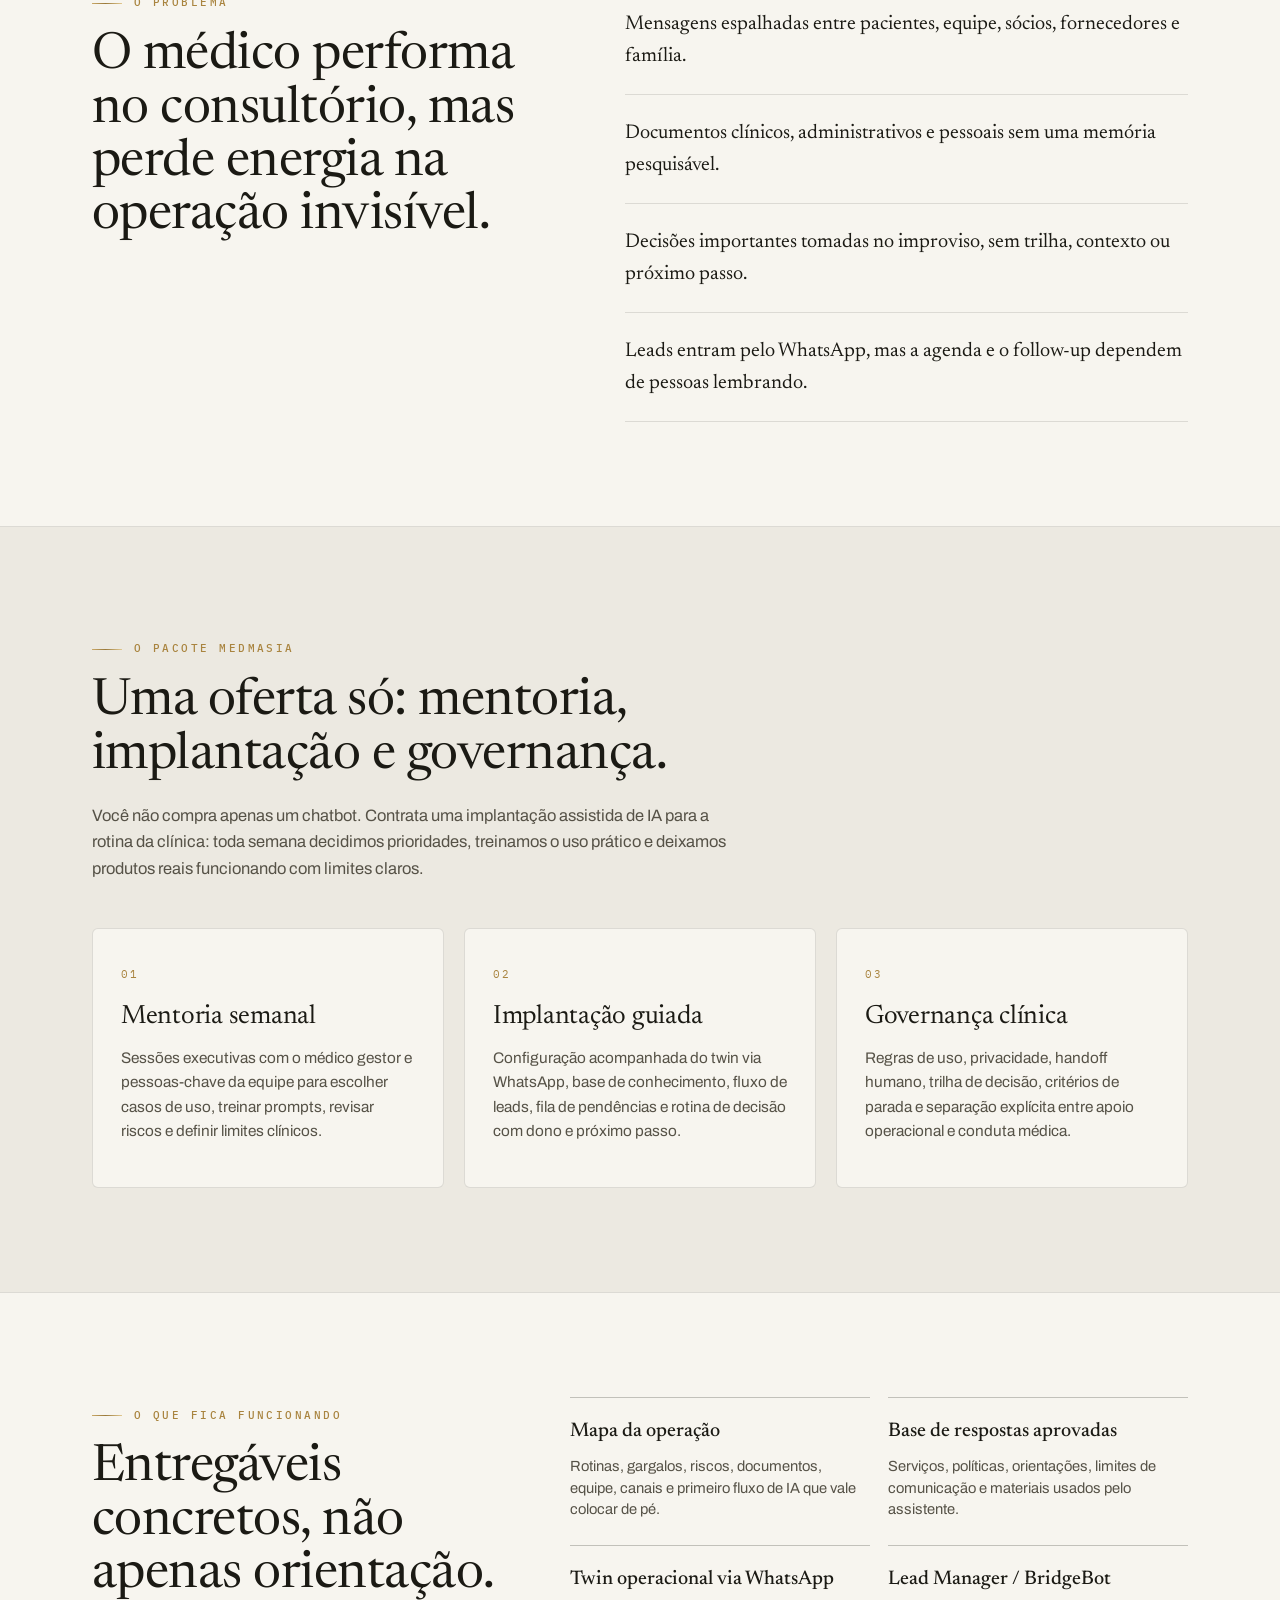
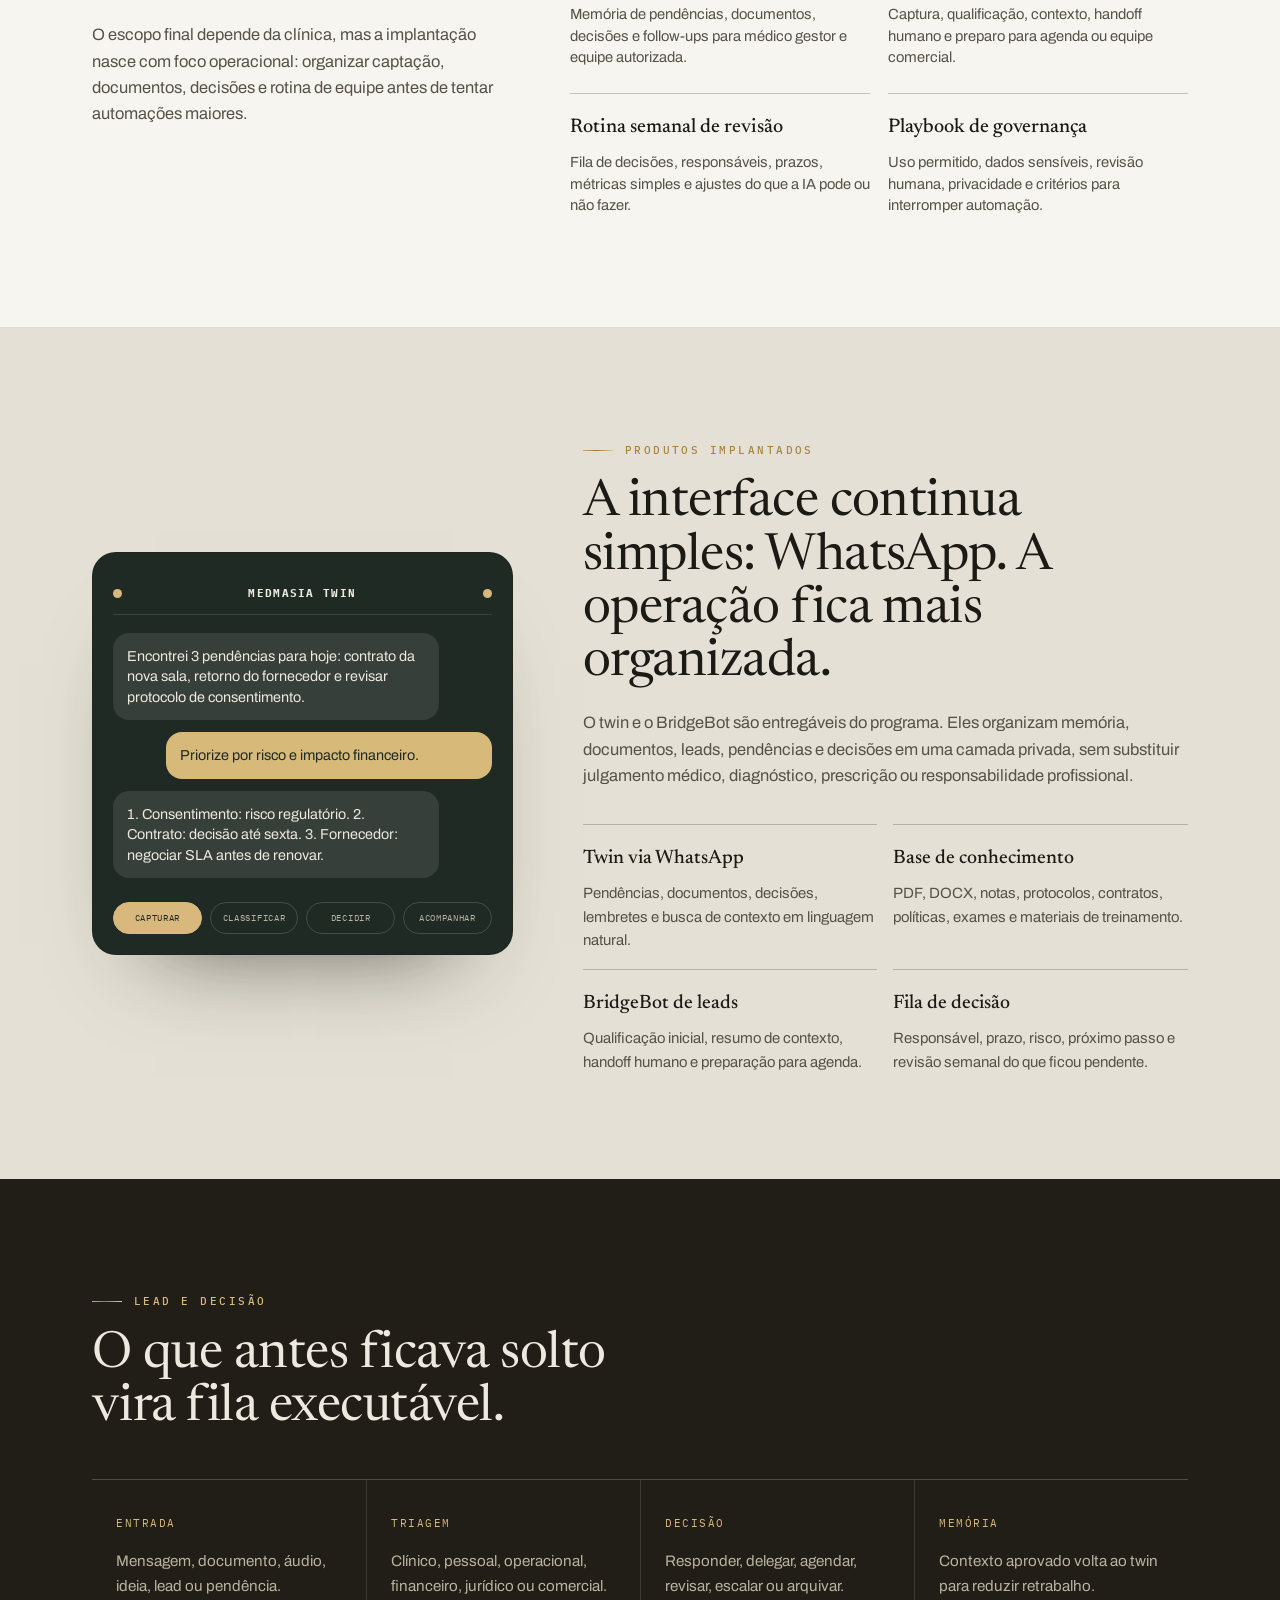
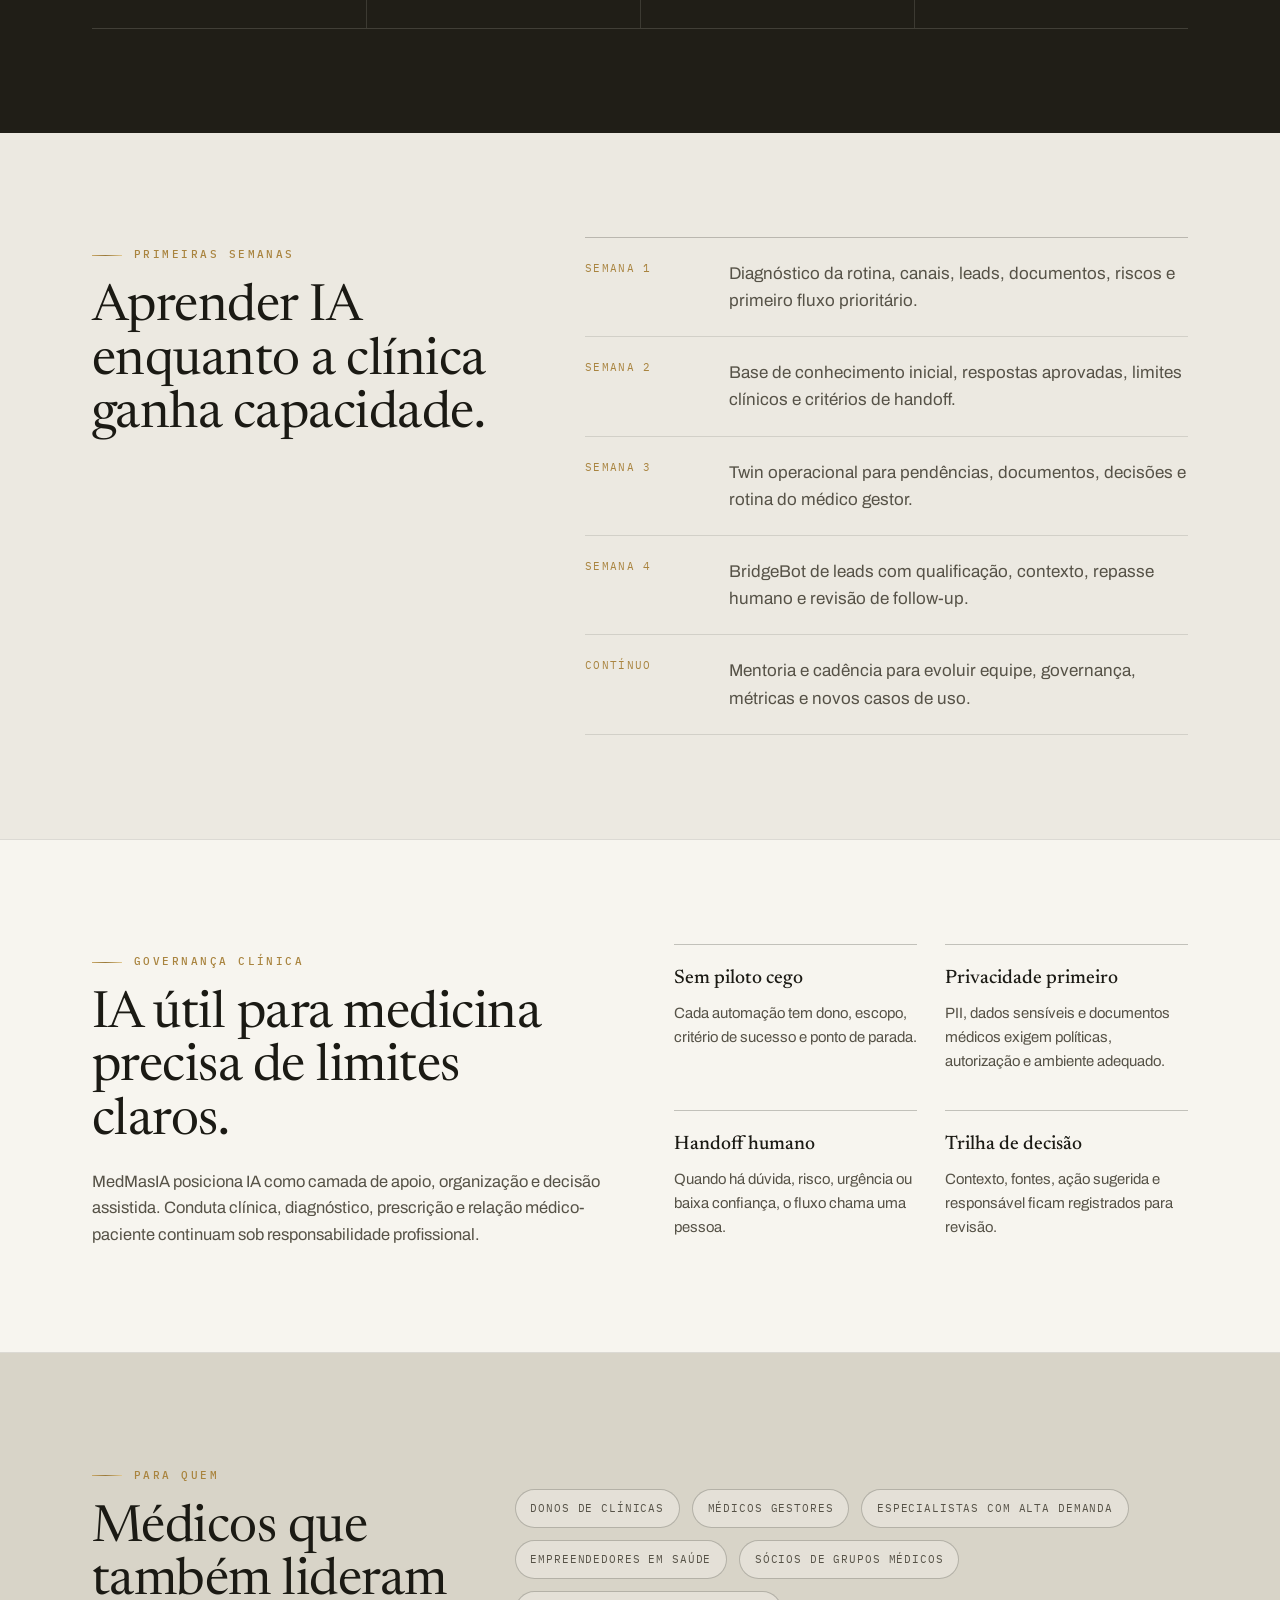
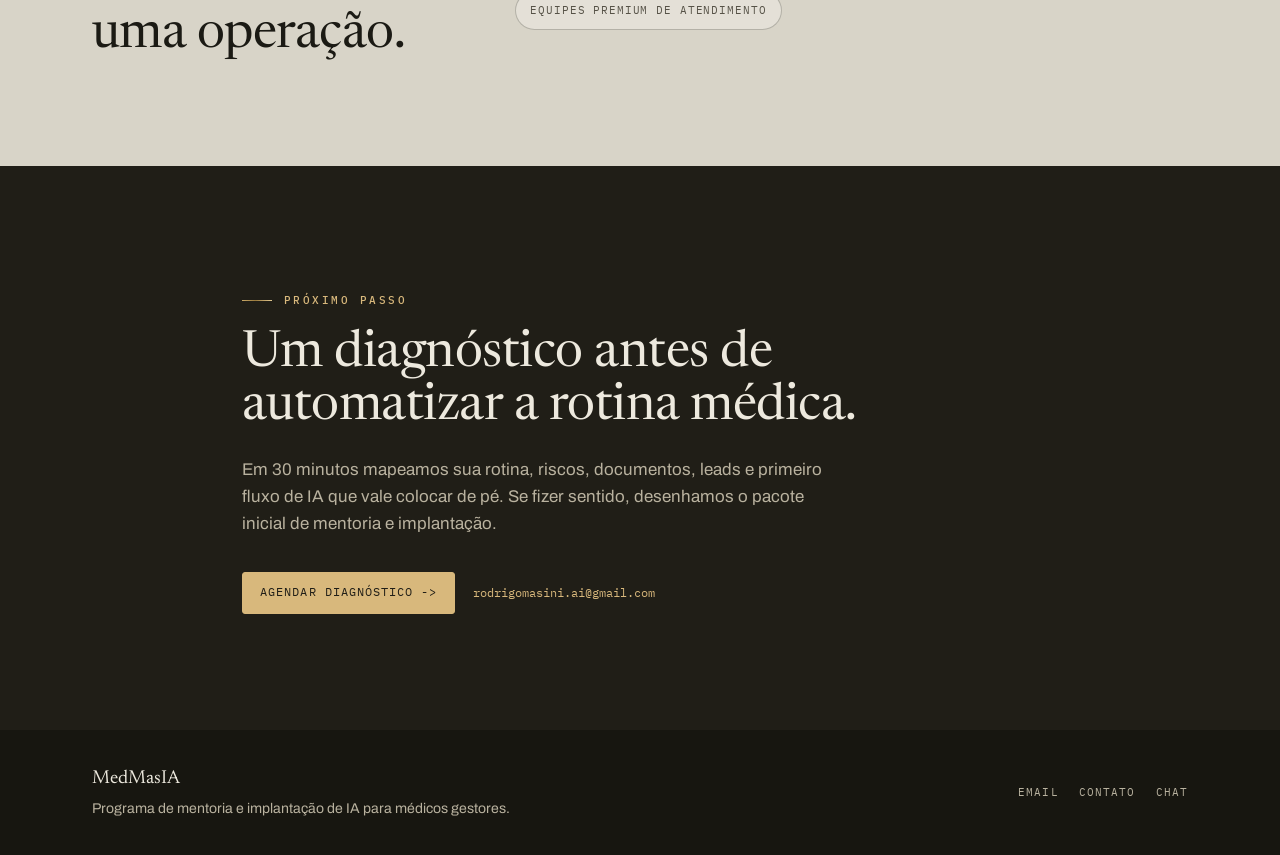
==== commit 59b0b86f: "Clarify MedMasIA program positioning" ====
--- a/index.html
+++ b/index.html
@@ -3,10 +3,10 @@
 <head>
 <meta charset="UTF-8" />
 <meta name="viewport" content="width=device-width, initial-scale=1.0" />
-<title>MedMasIA - Digital Twin e Mentoria de IA para Médicos</title>
-<meta name="description" content="Mentoria executiva de IA para médicos gestores, empreendedores e donos de clínicas, com digital twin de WhatsApp, gestão de documentos, decisões e leads." />
-<meta property="og:title" content="MedMasIA - Digital Twin para Médicos de Alta Performance" />
-<meta property="og:description" content="Aprenda IA do 0 ao 1 enquanto implanta um twin de WhatsApp, uma camada de conhecimento e um sistema de leads para sua rotina médica e organizacional." />
+<title>MedMasIA - Mentoria e Implantação de IA para Médicos</title>
+<meta name="description" content="Programa de implantação assistida de IA para médicos gestores e donos de clínicas: mentoria semanal, twin via WhatsApp, lead manager e governança clínica." />
+<meta property="og:title" content="MedMasIA - IA Operacional para Clínicas Médicas" />
+<meta property="og:description" content="Mentoria semanal e implantação guiada de produtos de IA para organizar leads, documentos, decisões e equipe sem delegar conduta clínica à máquina." />
 <meta property="og:type" content="website" />
 <meta property="og:image" content="assets/hero-medmasia.png" />
 <link rel="icon" href="data:image/svg+xml,%3Csvg xmlns='http://www.w3.org/2000/svg' viewBox='0 0 64 64'%3E%3Crect width='64' height='64' fill='%231f2a25'/%3E%3Ctext x='32' y='42' font-family='Georgia,serif' font-size='24' fill='%23d6b77a' text-anchor='middle'%3EMI%3C/text%3E%3C/svg%3E" />
@@ -21,21 +21,23 @@
   <div class="nav-inner">
     <a class="brand" href="#"><span class="mark">MI</span><span>MedMasIA</span></a>
     <nav class="links" aria-label="Principal">
-      <a href="#offer">Oferta</a>
-      <a href="#twin">Twin</a>
-      <a href="#mentoria">Mentoria</a>
+      <a href="#offer">Programa</a>
+      <a href="#deliverables">Entregáveis</a>
+      <a href="#twin">Produtos</a>
+      <a href="#mentoria">Semanas</a>
       <a href="#governanca">Governança</a>
       <a href="#contact">Contato</a>
     </nav>
     <button class="menu-toggle" id="menuBtn" type="button" aria-label="Abrir menu" aria-expanded="false"><span></span><span></span><span></span></button>
-    <a class="btn nav-cta" href="#contact">Aplicar</a>
+    <a class="btn nav-cta" href="#contact">Diagnóstico</a>
   </div>
   <div class="mobile-panel" id="mobilePanel">
-    <a href="#offer">Oferta</a>
-    <a href="#twin">Twin</a>
-    <a href="#mentoria">Mentoria</a>
+    <a href="#offer">Programa</a>
+    <a href="#deliverables">Entregáveis</a>
+    <a href="#twin">Produtos</a>
+    <a href="#mentoria">Semanas</a>
     <a href="#governanca">Governança</a>
-    <a class="btn" href="#contact">Aplicar</a>
+    <a class="btn" href="#contact">Diagnóstico</a>
   </div>
 </header>
 
@@ -46,17 +48,22 @@
     </div>
     <div class="hero-overlay"></div>
     <div class="wrap hero-copy">
-      <span class="eyebrow">IA para médicos de alta performance</span>
-      <h1>Um digital twin de WhatsApp para organizar decisões, documentos e crescimento clínico.</h1>
-      <p class="lede">MedMasIA combina mentoria semanal de IA com dois produtos práticos: um twin pessoal/organizacional para sua rotina médica e um BridgeBot para leads, agenda e relacionamento.</p>
+      <span class="eyebrow">Programa de implantação assistida</span>
+      <h1>IA operacional para médicos gestores, com mentoria semanal e produtos implantados.</h1>
+      <p class="lede">MedMasIA não é uma assinatura de software nem um curso genérico. É um pacote prático para colocar de pé um twin via WhatsApp, um lead manager e uma rotina de governança clínica enquanto você e sua equipe aprendem a operar IA com critério.</p>
       <div class="hero-cta">
-        <a href="#contact" class="btn on-dark">Quero conversar <span class="arw">-&gt;</span></a>
-        <a href="#offer" class="btn ghost on-hero">Ver a oferta</a>
+        <a href="#contact" class="btn on-dark">Agendar diagnóstico <span class="arw">-&gt;</span></a>
+        <a href="#deliverables" class="btn ghost on-hero">Ver o que é implantado</a>
       </div>
       <div class="hero-facts">
-        <span>WhatsApp como interface</span>
-        <span>Documentos e memória</span>
-        <span>Decisões com governança</span>
+        <span>Mentoria semanal executiva</span>
+        <span>Twin + BridgeBot implantados</span>
+        <span>Governança clínica e handoff humano</span>
+      </div>
+      <div class="hero-package" aria-label="Resumo do pacote">
+        <div><b>Você aprende</b><span>prompts, limites, casos de uso e critérios de decisão.</span></div>
+        <div><b>Nós implantamos</b><span>fluxos, base de conhecimento, twin e lead manager.</span></div>
+        <div><b>A equipe opera</b><span>com rotina, responsáveis, handoff e revisão semanal.</span></div>
       </div>
     </div>
   </section>
@@ -68,7 +75,7 @@
         <h2>O médico performa no consultório, mas perde energia na operação invisível.</h2>
       </div>
       <div class="signal-list">
-        <p>Mensagens espalhadas entre pacientes, equipe, socios, fornecedores e familia.</p>
+        <p>Mensagens espalhadas entre pacientes, equipe, sócios, fornecedores e família.</p>
         <p>Documentos clínicos, administrativos e pessoais sem uma memória pesquisável.</p>
         <p>Decisões importantes tomadas no improviso, sem trilha, contexto ou próximo passo.</p>
         <p>Leads entram pelo WhatsApp, mas a agenda e o follow-up dependem de pessoas lembrando.</p>
@@ -79,26 +86,44 @@
   <section id="offer" class="offer">
     <div class="wrap">
       <div class="sec-head">
-        <span class="eyebrow">A oferta</span>
-        <h2>Mentoria de IA aplicada, com produto funcionando no caminho.</h2>
-        <p>O objetivo não é vender uma ferramenta isolada. É ensinar o médico e sua equipe a operar IA com critério enquanto instalamos uma capacidade real: twin, conhecimento, leads e rotina de decisão.</p>
+        <span class="eyebrow">O pacote MedMasIA</span>
+        <h2>Uma oferta só: mentoria, implantação e governança.</h2>
+        <p>Você não compra apenas um chatbot. Contrata uma implantação assistida de IA para a rotina da clínica: toda semana decidimos prioridades, treinamos o uso prático e deixamos produtos reais funcionando com limites claros.</p>
       </div>
       <div class="offer-grid">
         <article class="offer-card reveal">
           <span class="num">01</span>
-          <h3>Mentoria 0 ao 1</h3>
-          <p>Sessões semanais para dominar prompts, casos de uso, limites clínicos, desenho de rotinas, privacidade e critérios de decisão.</p>
+          <h3>Mentoria semanal</h3>
+          <p>Sessões executivas com o médico gestor e pessoas-chave da equipe para escolher casos de uso, treinar prompts, revisar riscos e definir limites clínicos.</p>
         </article>
         <article class="offer-card reveal">
           <span class="num">02</span>
-          <h3>Digital Twin Médico</h3>
-          <p>Um twin via WhatsApp para lembrar, organizar, pesquisar, resumir e encaminhar assuntos pessoais, organizacionais e documentos médicos.</p>
+          <h3>Implantação guiada</h3>
+          <p>Configuração acompanhada do twin via WhatsApp, base de conhecimento, fluxo de leads, fila de pendências e rotina de decisão com dono e próximo passo.</p>
         </article>
         <article class="offer-card reveal">
           <span class="num">03</span>
-          <h3>BridgeBot de leads</h3>
-          <p>Camada de atendimento inicial, qualificação, registro de contexto, handoff humano e preparação para agenda da clínica.</p>
+          <h3>Governança clínica</h3>
+          <p>Regras de uso, privacidade, handoff humano, trilha de decisão, critérios de parada e separação explícita entre apoio operacional e conduta médica.</p>
         </article>
+      </div>
+    </div>
+  </section>
+
+  <section id="deliverables" class="deliverables">
+    <div class="wrap deliver-grid">
+      <div class="sec-head">
+        <span class="eyebrow">O que fica funcionando</span>
+        <h2>Entregáveis concretos, não apenas orientação.</h2>
+        <p>O escopo final depende da clínica, mas a implantação nasce com foco operacional: organizar captação, documentos, decisões e rotina de equipe antes de tentar automações maiores.</p>
+      </div>
+      <div class="deliver-list">
+        <div class="deliver-card reveal"><b>Mapa da operação</b><span>Rotinas, gargalos, riscos, documentos, equipe, canais e primeiro fluxo de IA que vale colocar de pé.</span></div>
+        <div class="deliver-card reveal"><b>Base de respostas aprovadas</b><span>Serviços, políticas, orientações, limites de comunicação e materiais usados pelo assistente.</span></div>
+        <div class="deliver-card reveal"><b>Twin operacional via WhatsApp</b><span>Memória de pendências, documentos, decisões e follow-ups para médico gestor e equipe autorizada.</span></div>
+        <div class="deliver-card reveal"><b>Lead Manager / BridgeBot</b><span>Captura, qualificação, contexto, handoff humano e preparo para agenda ou equipe comercial.</span></div>
+        <div class="deliver-card reveal"><b>Rotina semanal de revisão</b><span>Fila de decisões, responsáveis, prazos, métricas simples e ajustes do que a IA pode ou não fazer.</span></div>
+        <div class="deliver-card reveal"><b>Playbook de governança</b><span>Uso permitido, dados sensíveis, revisão humana, privacidade e critérios para interromper automação.</span></div>
       </div>
     </div>
   </section>
@@ -107,7 +132,7 @@
     <div class="wrap twin-grid">
       <div class="phone reveal" aria-label="Exemplo de conversa com o twin">
         <div class="phone-top"><span></span><b>MedMasIA Twin</b><span></span></div>
-        <div class="bubble bot">Encontrei 3 pendencias para hoje: contrato da nova sala, retorno do fornecedor e revisar protocolo de consentimento.</div>
+        <div class="bubble bot">Encontrei 3 pendências para hoje: contrato da nova sala, retorno do fornecedor e revisar protocolo de consentimento.</div>
         <div class="bubble user">Priorize por risco e impacto financeiro.</div>
         <div class="bubble bot">1. Consentimento: risco regulatório. 2. Contrato: decisão até sexta. 3. Fornecedor: negociar SLA antes de renovar.</div>
         <div class="mini-pipe">
@@ -118,14 +143,14 @@
         </div>
       </div>
       <div class="twin-copy">
-        <span class="eyebrow">O twin</span>
-        <h2>A interface continua simples: WhatsApp. A inteligência fica por trás.</h2>
-        <p>Inspirado na arquitetura Sirius Twin e Alexandria, o twin organiza memória, documentos, rotinas e tarefas em uma camada privada. Ele não substitui julgamento médico, não promete diagnóstico autônomo e não deve operar sem governança clínica.</p>
+        <span class="eyebrow">Produtos implantados</span>
+        <h2>A interface continua simples: WhatsApp. A operação fica mais organizada.</h2>
+        <p>O twin e o BridgeBot são entregáveis do programa. Eles organizam memória, documentos, leads, pendências e decisões em uma camada privada, sem substituir julgamento médico, diagnóstico, prescrição ou responsabilidade profissional.</p>
         <div class="cap-list">
-          <div><b>Documentos</b><span>PDF, DOCX, notas, protocolos, contratos, exames e materiais de treinamento.</span></div>
-          <div><b>Decisões</b><span>Pipeline para decisões médicas e não médicas: contexto, risco, dono, prazo e próximo passo.</span></div>
-          <div><b>Memória</b><span>Preferências, rotinas, equipe, pacientes quando permitido, fornecedores e histórico operacional.</span></div>
-          <div><b>Execução</b><span>Lembretes, pesquisas, resumos, follow-ups e handoff para pessoas responsáveis.</span></div>
+          <div><b>Twin via WhatsApp</b><span>Pendências, documentos, decisões, lembretes e busca de contexto em linguagem natural.</span></div>
+          <div><b>Base de conhecimento</b><span>PDF, DOCX, notas, protocolos, contratos, políticas, exames e materiais de treinamento.</span></div>
+          <div><b>BridgeBot de leads</b><span>Qualificação inicial, resumo de contexto, handoff humano e preparação para agenda.</span></div>
+          <div><b>Fila de decisão</b><span>Responsável, prazo, risco, próximo passo e revisão semanal do que ficou pendente.</span></div>
         </div>
       </div>
     </div>
@@ -134,12 +159,12 @@
   <section class="pipe">
     <div class="wrap">
       <div class="sec-head compact">
-        <span class="eyebrow">Pipeline de decisões</span>
+        <span class="eyebrow">Lead e decisão</span>
         <h2>O que antes ficava solto vira fila executável.</h2>
       </div>
       <div class="decision-board reveal">
-        <div class="lane"><span>Entrada</span><p>Mensagem, documento, audio, ideia, lead ou pendencia.</p></div>
-        <div class="lane"><span>Triagem</span><p>Clinico, pessoal, operacional, financeiro, juridico ou comercial.</p></div>
+        <div class="lane"><span>Entrada</span><p>Mensagem, documento, áudio, ideia, lead ou pendência.</p></div>
+        <div class="lane"><span>Triagem</span><p>Clínico, pessoal, operacional, financeiro, jurídico ou comercial.</p></div>
         <div class="lane"><span>Decisão</span><p>Responder, delegar, agendar, revisar, escalar ou arquivar.</p></div>
         <div class="lane"><span>Memória</span><p>Contexto aprovado volta ao twin para reduzir retrabalho.</p></div>
       </div>
@@ -149,15 +174,15 @@
   <section id="mentoria" class="mentoria">
     <div class="wrap mentoria-grid">
       <div>
-        <span class="eyebrow">Sessões semanais</span>
+        <span class="eyebrow">Primeiras semanas</span>
         <h2>Aprender IA enquanto a clínica ganha capacidade.</h2>
       </div>
       <div class="weeks">
-        <div><span>Semana 1</span><p>Mapa da rotina, riscos, documentos e oportunidades de IA.</p></div>
-        <div><span>Semana 2</span><p>Prompts, critérios de uso e limites clínicos seguros.</p></div>
-        <div><span>Semana 3</span><p>Base de conhecimento, documentos e memória operacional.</p></div>
-        <div><span>Semana 4</span><p>Lead manager, agenda, handoff e métricas de conversão.</p></div>
-        <div><span>Contínuo</span><p>Cadência executiva para evoluir casos, equipe e governança.</p></div>
+        <div><span>Semana 1</span><p>Diagnóstico da rotina, canais, leads, documentos, riscos e primeiro fluxo prioritário.</p></div>
+        <div><span>Semana 2</span><p>Base de conhecimento inicial, respostas aprovadas, limites clínicos e critérios de handoff.</p></div>
+        <div><span>Semana 3</span><p>Twin operacional para pendências, documentos, decisões e rotina do médico gestor.</p></div>
+        <div><span>Semana 4</span><p>BridgeBot de leads com qualificação, contexto, repasse humano e revisão de follow-up.</p></div>
+        <div><span>Contínuo</span><p>Mentoria e cadência para evoluir equipe, governança, métricas e novos casos de uso.</p></div>
       </div>
     </div>
   </section>
@@ -198,10 +223,10 @@
   <section id="contact" class="contact">
     <div class="wrap contact-inner">
       <span class="eyebrow">Próximo passo</span>
-      <h2>Uma conversa antes de automatizar a rotina medica.</h2>
-      <p>Em 30 minutos entendemos sua operação, onde a IA pode ajudar sem aumentar risco, e qual seria o primeiro twin ou fluxo de leads a colocar de pé.</p>
+      <h2>Um diagnóstico antes de automatizar a rotina médica.</h2>
+      <p>Em 30 minutos mapeamos sua rotina, riscos, documentos, leads e primeiro fluxo de IA que vale colocar de pé. Se fizer sentido, desenhamos o pacote inicial de mentoria e implantação.</p>
       <div class="contact-actions">
-        <a class="btn on-dark" href="mailto:rodrigomasini.ai@gmail.com?subject=MedMasIA%20-%20Conversa%20inicial">Solicitar conversa <span class="arw">-&gt;</span></a>
+        <a class="btn on-dark" href="mailto:rodrigomasini.ai@gmail.com?subject=MedMasIA%20-%20Diagnostico%20inicial">Agendar diagnóstico <span class="arw">-&gt;</span></a>
         <a class="mail" href="mailto:rodrigomasini.ai@gmail.com">rodrigomasini.ai@gmail.com</a>
       </div>
     </div>
@@ -210,7 +235,7 @@
 
 <footer>
   <div class="wrap footer-inner">
-    <div><b>MedMasIA</b><span>Mentoria de IA, digital twin e BridgeBot para médicos gestores.</span></div>
+    <div><b>MedMasIA</b><span>Programa de mentoria e implantação de IA para médicos gestores.</span></div>
     <div class="foot-links">
       <a href="mailto:rodrigomasini.ai@gmail.com">Email</a>
       <a href="#contact">Contato</a>
--- a/assets/styles.css
+++ b/assets/styles.css
@@ -74,6 +74,11 @@
 .hero-facts{display:flex;flex-wrap:wrap;gap:10px 22px;margin-top:38px;font-family:"IBM Plex Mono",monospace;font-size:.7rem;letter-spacing:.08em;text-transform:uppercase;color:#ded5c3}
 .hero-facts span{padding-left:16px;position:relative}
 .hero-facts span:before{content:"";position:absolute;left:0;top:.62em;width:5px;height:5px;border-radius:50%;background:var(--gold-dark)}
+.hero-package{display:grid;grid-template-columns:repeat(3,1fr);gap:0;width:min(900px,100%);margin-top:34px;border-top:1px solid rgba(237,233,222,.22);border-bottom:1px solid rgba(237,233,222,.16)}
+.hero-package div{padding:18px 22px 18px 0;border-left:1px solid rgba(237,233,222,.13)}
+.hero-package div:first-child{border-left:none}
+.hero-package b{display:block;font-family:"Newsreader",Georgia,serif;font-size:1.18rem;font-weight:400;color:var(--on-dark)}
+.hero-package span{display:block;margin-top:6px;color:var(--on-dark-2);font-size:.86rem;line-height:1.45}
 
 section{padding:104px 0}
 .sec-head{max-width:64ch}
@@ -92,6 +97,13 @@
 .offer-card .num{font-family:"IBM Plex Mono",monospace;font-size:.68rem;letter-spacing:.15em;color:var(--gold)}
 .offer-card h3{font-size:1.65rem;margin:18px 0 14px}
 .offer-card p{color:var(--ink-2);font-size:.96rem}
+
+.deliverables{background:var(--paper-hi);border-top:1px solid var(--line);border-bottom:1px solid var(--line)}
+.deliver-grid{display:grid;grid-template-columns:.8fr 1.2fr;gap:66px;align-items:start}
+.deliver-list{display:grid;grid-template-columns:1fr 1fr;gap:18px}
+.deliver-card{border-top:1px solid var(--line-2);padding-top:18px;min-height:130px}
+.deliver-card b{display:block;font-family:"Newsreader",Georgia,serif;font-size:1.24rem;font-weight:500;margin-bottom:8px}
+.deliver-card span{display:block;color:var(--ink-2);font-size:.92rem;line-height:1.48}
 
 .twin{background:var(--paper-2)}
 .twin-grid{display:grid;grid-template-columns:.82fr 1.18fr;gap:70px;align-items:center}
@@ -160,7 +172,9 @@
   .hero-copy{padding-top:360px;padding-bottom:54px}
   .hero h1{font-size:clamp(2.65rem,14vw,4.3rem);max-width:12ch}
   .signal-grid,.twin-grid,.mentoria-grid,.gov-grid,.for-grid{grid-template-columns:1fr;gap:38px}
-  .offer-grid,.decision-board,.cap-list,.guardrails{grid-template-columns:1fr}
+  .offer-grid,.decision-board,.cap-list,.guardrails,.hero-package,.deliver-grid,.deliver-list{grid-template-columns:1fr}
+  .hero-package div{border-left:none;border-top:1px solid rgba(237,233,222,.13);padding:16px 0}
+  .hero-package div:first-child{border-top:none}
   .decision-board .lane{border-left:none;border-top:1px solid rgba(237,233,222,.14)}
   .decision-board .lane:first-child{border-top:none}
   .weeks div{grid-template-columns:1fr;gap:8px}
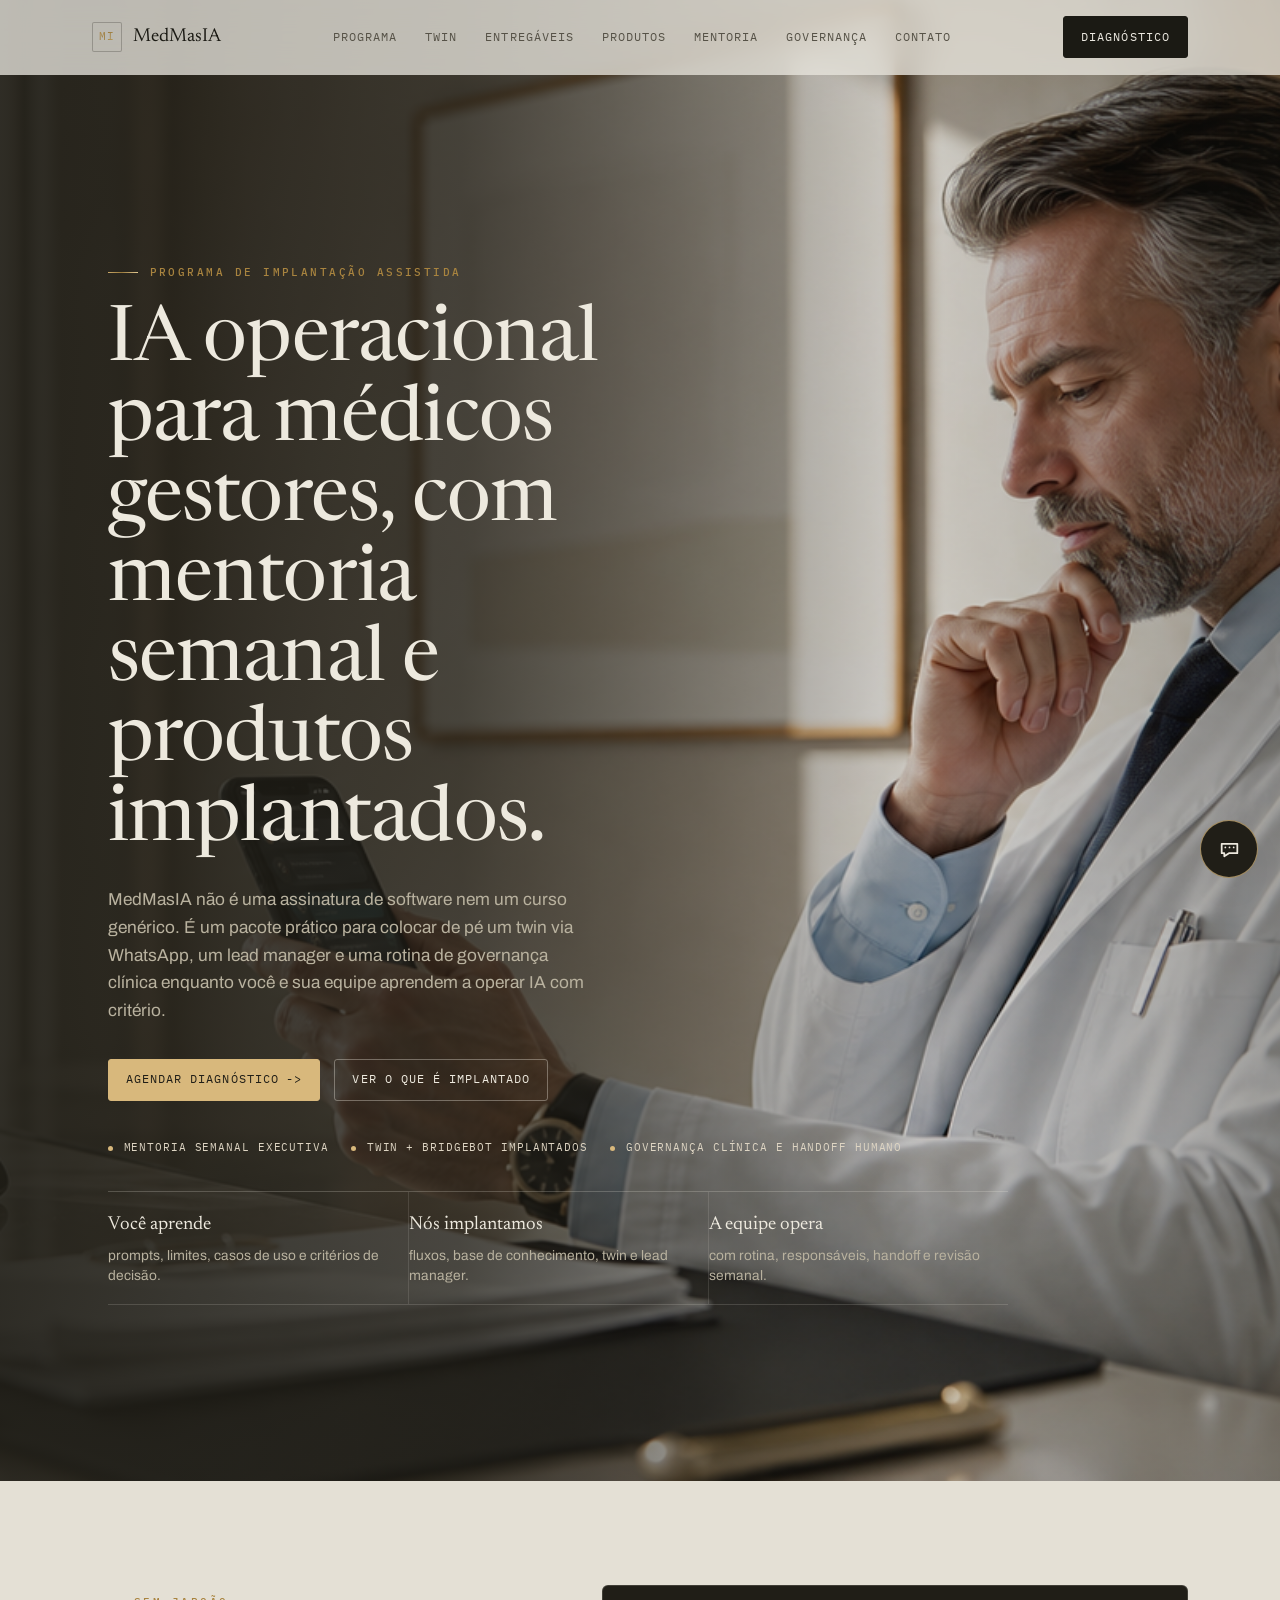
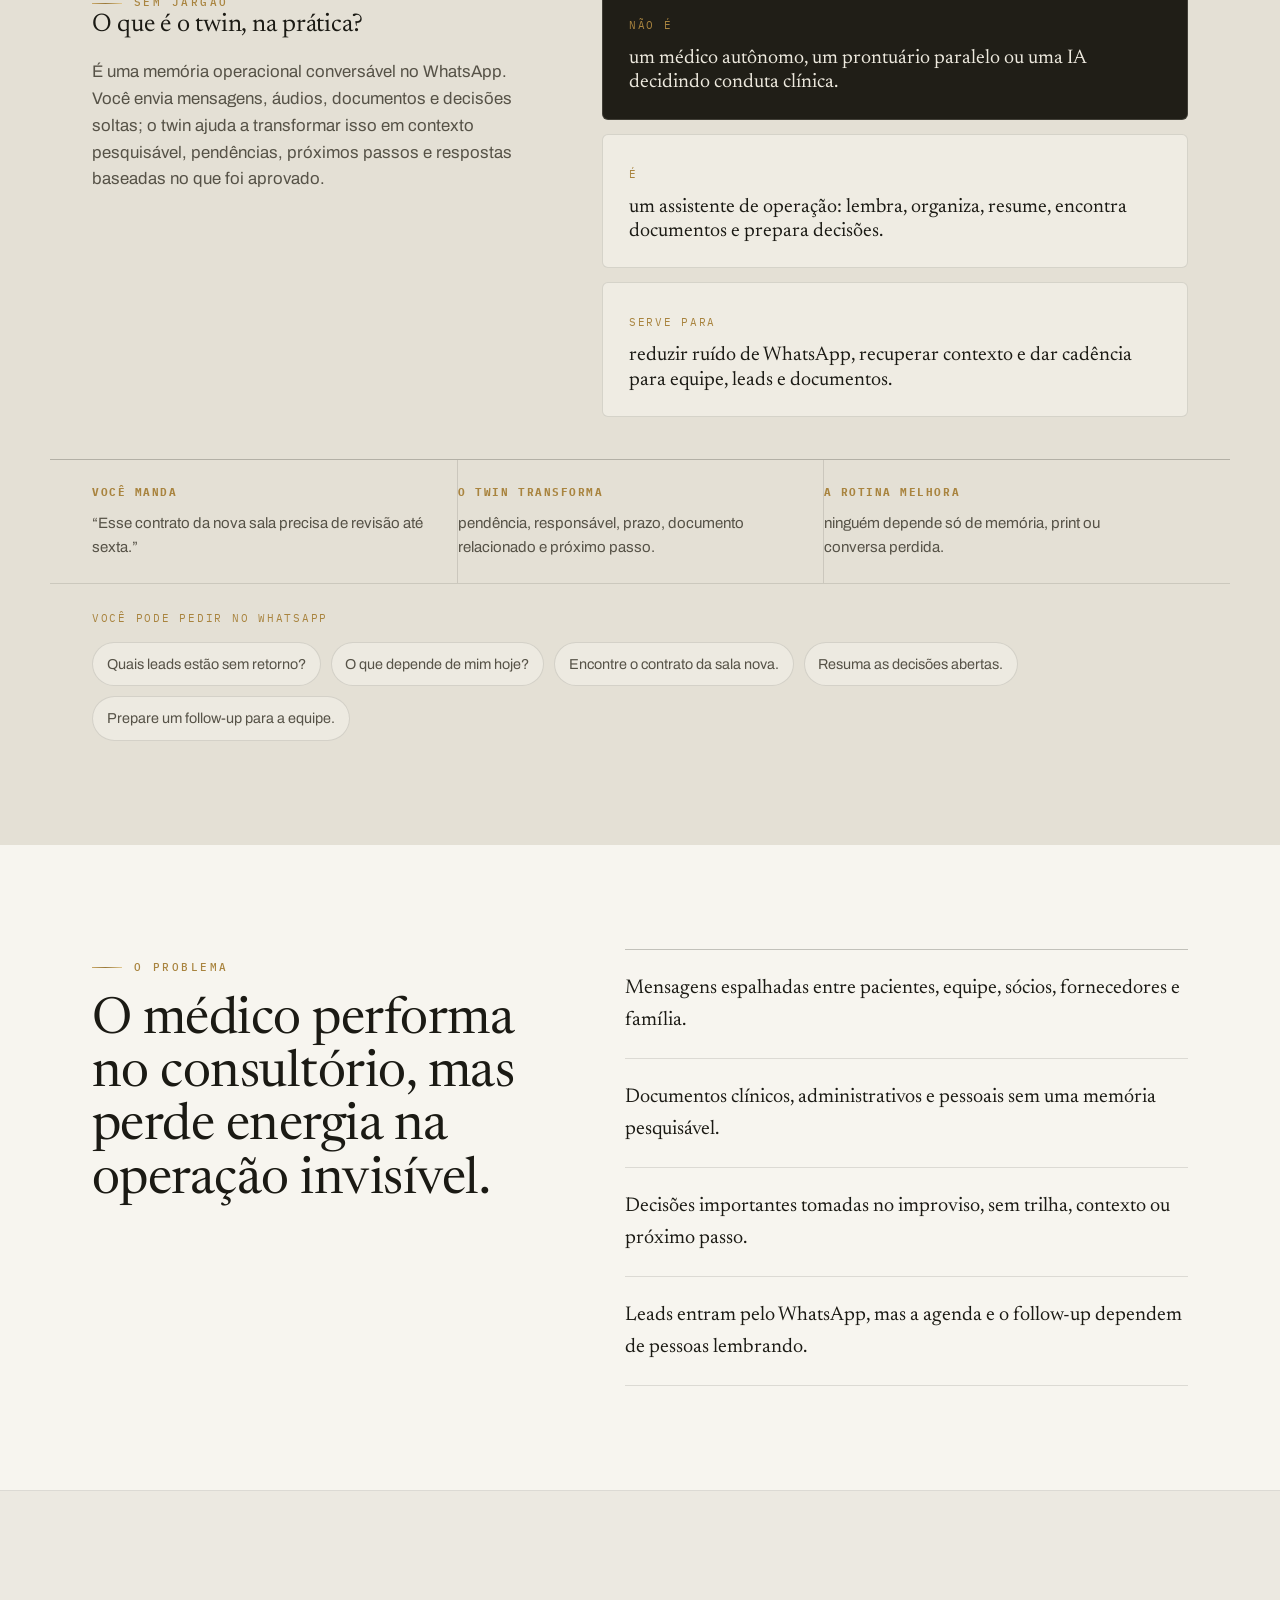
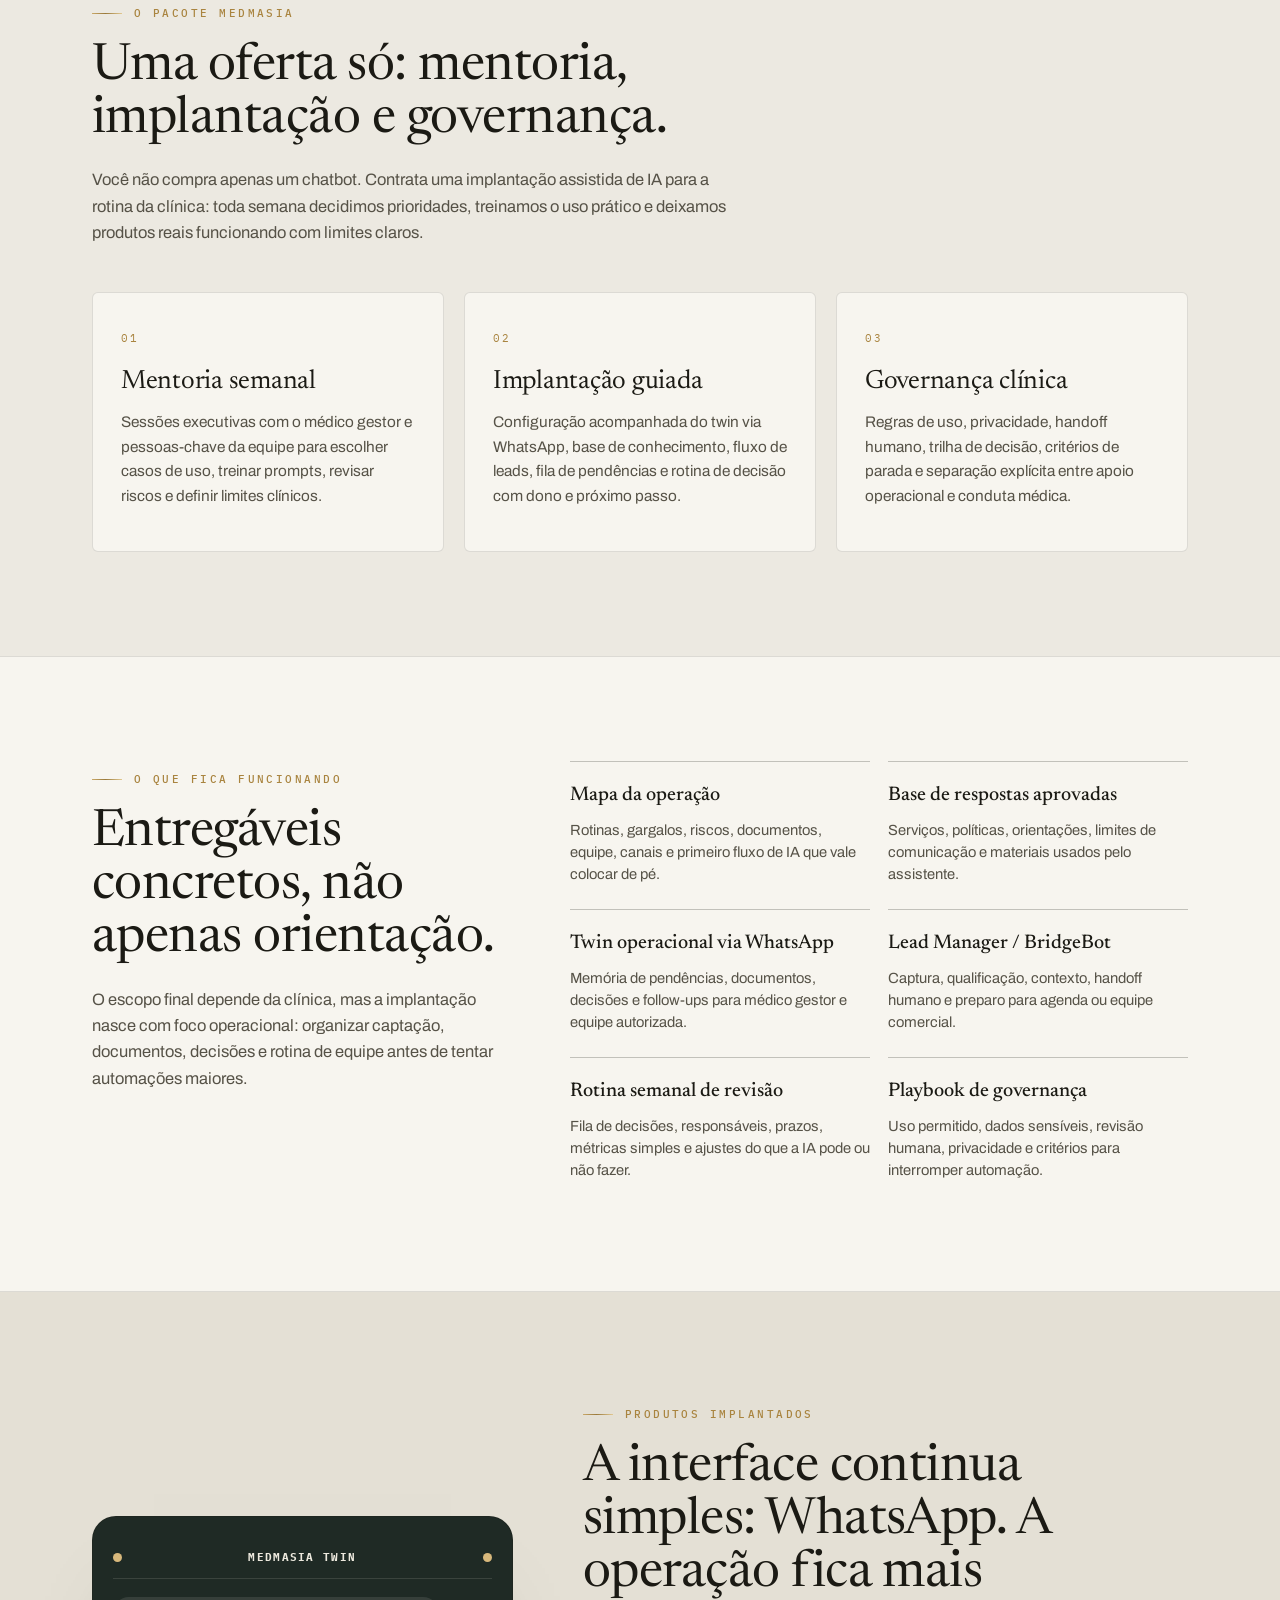
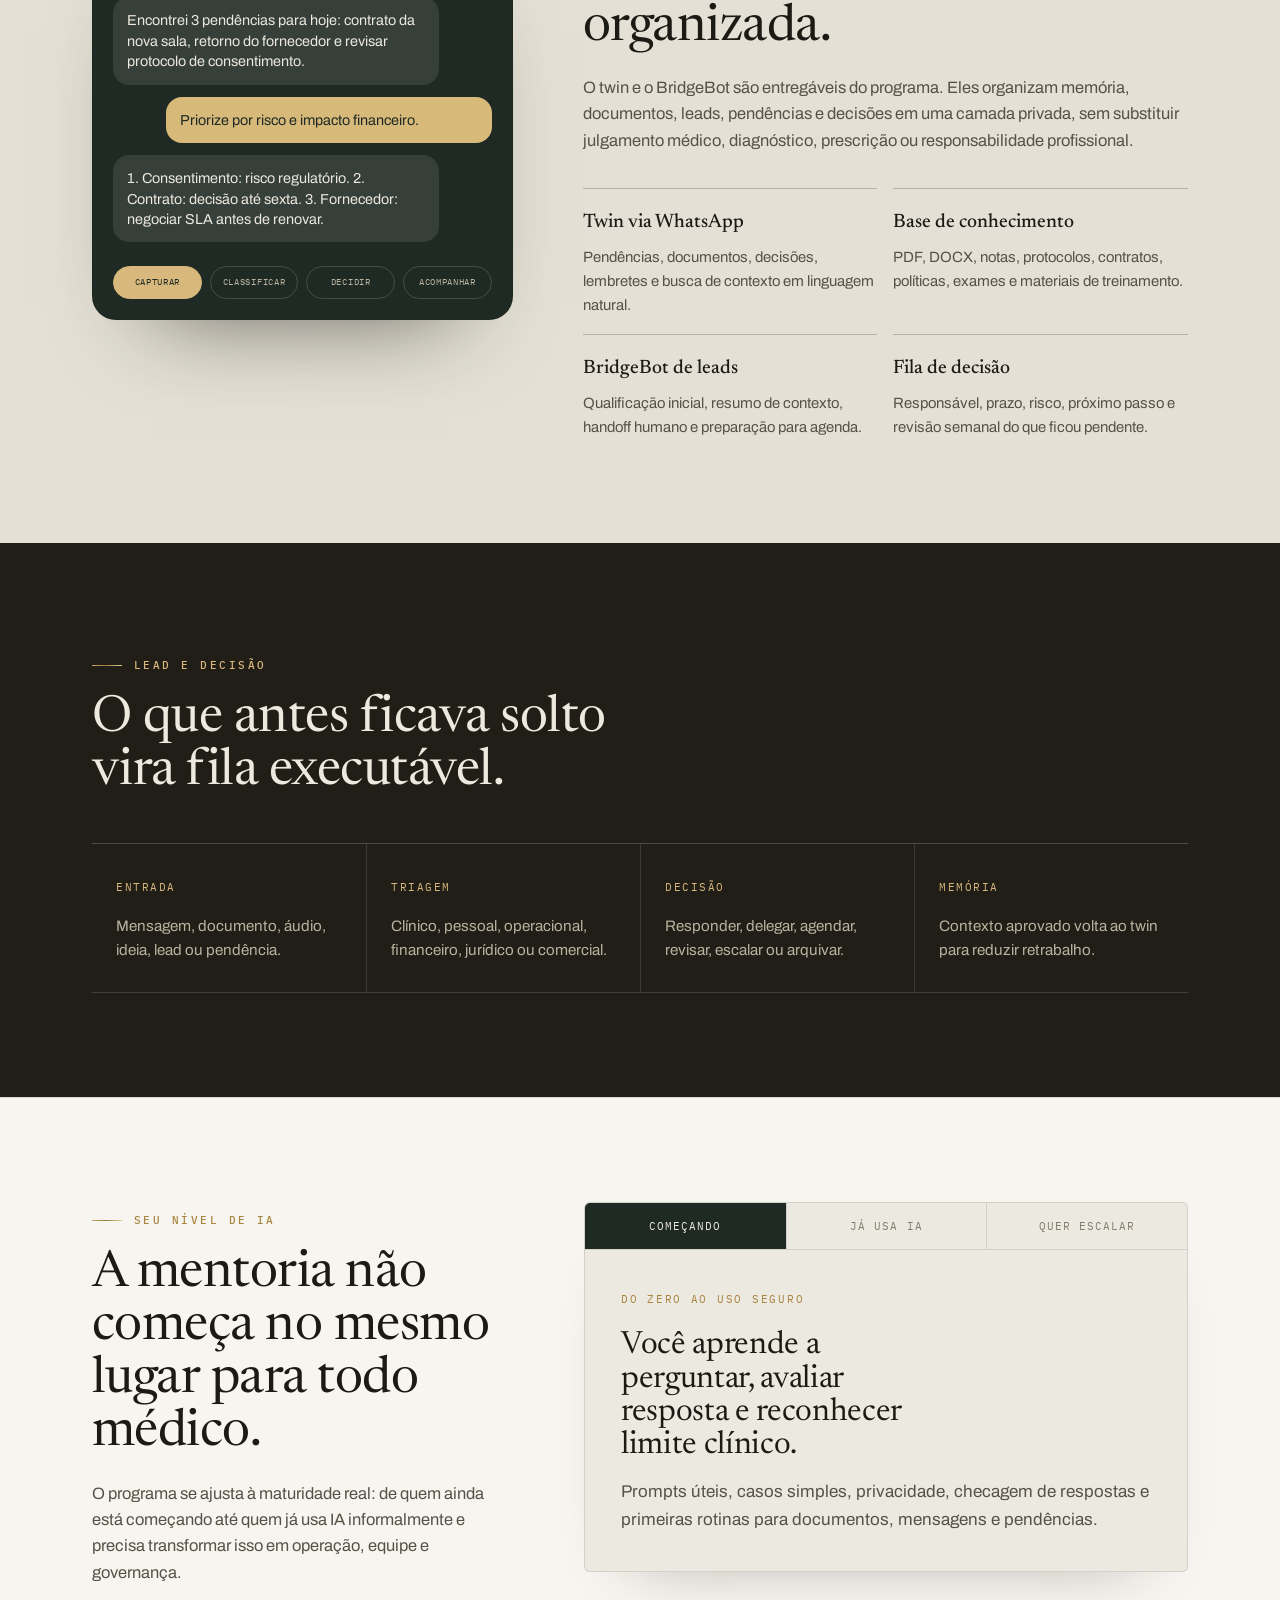
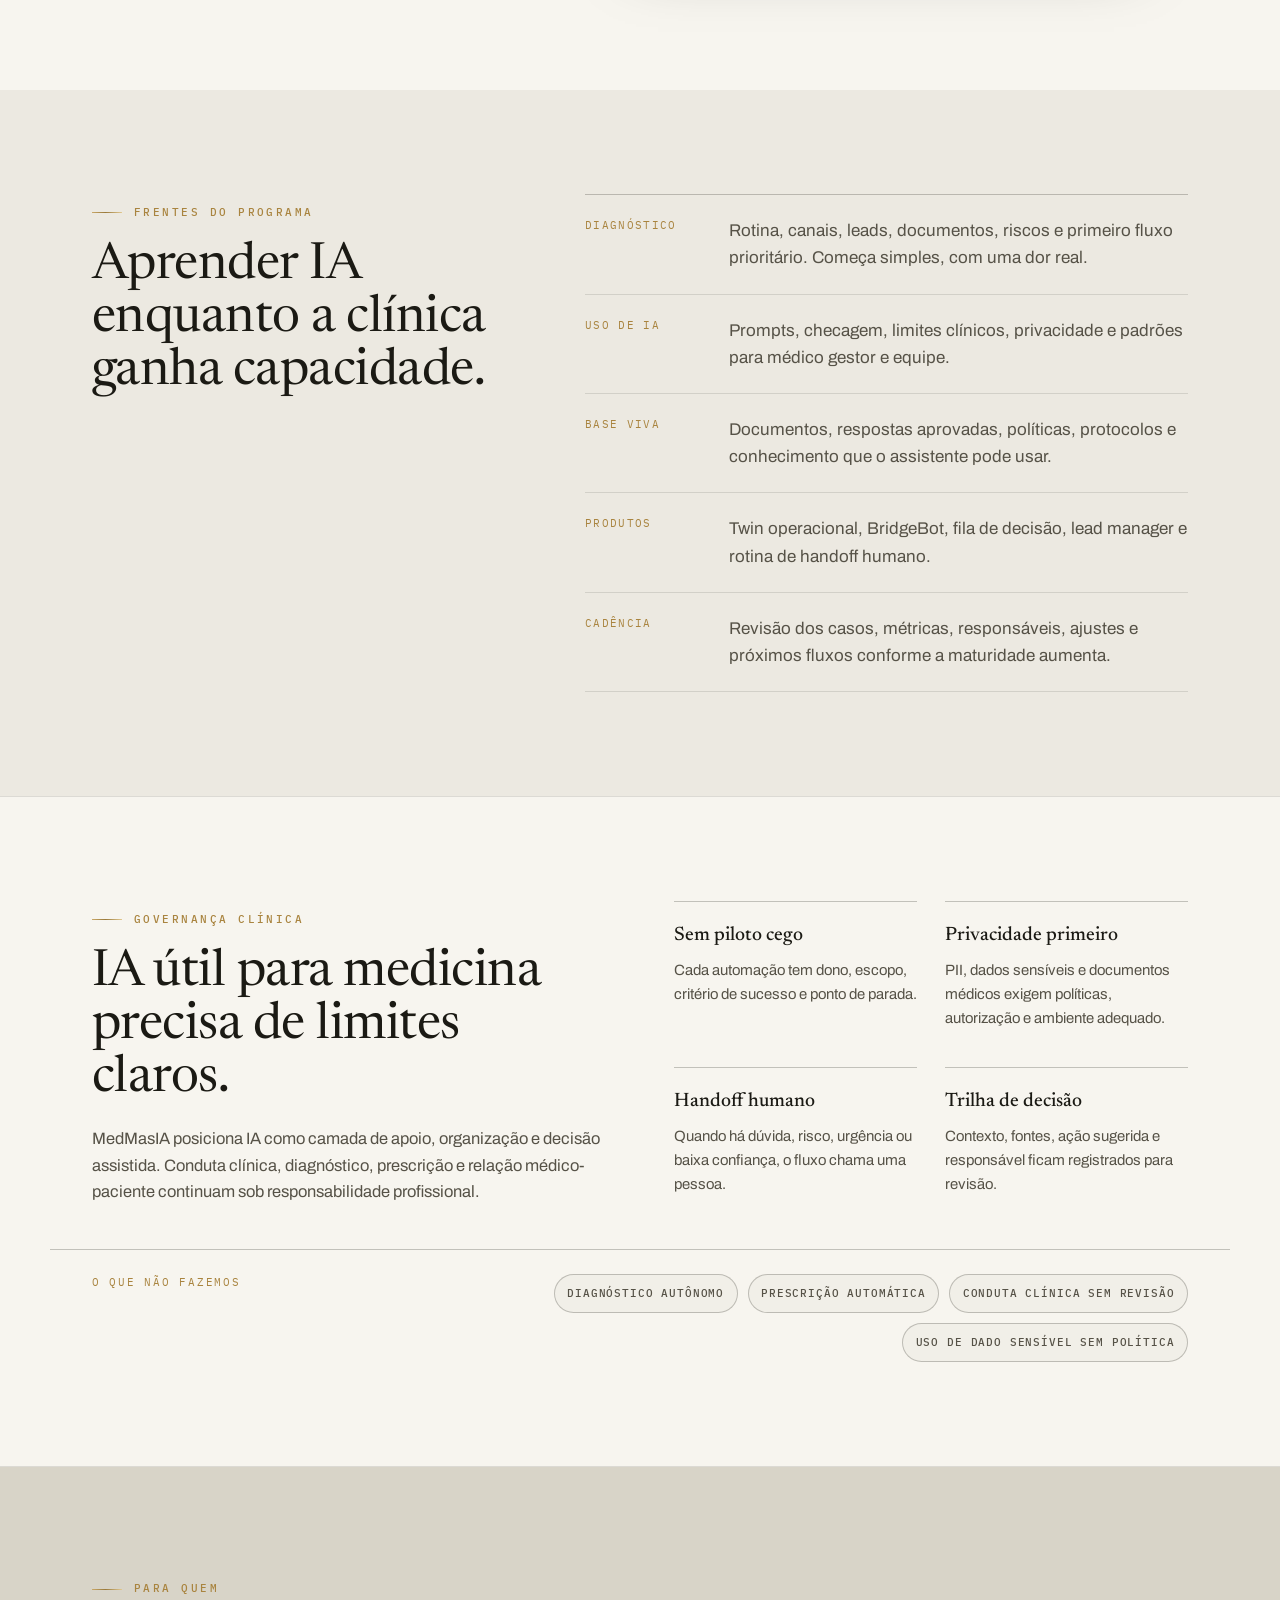
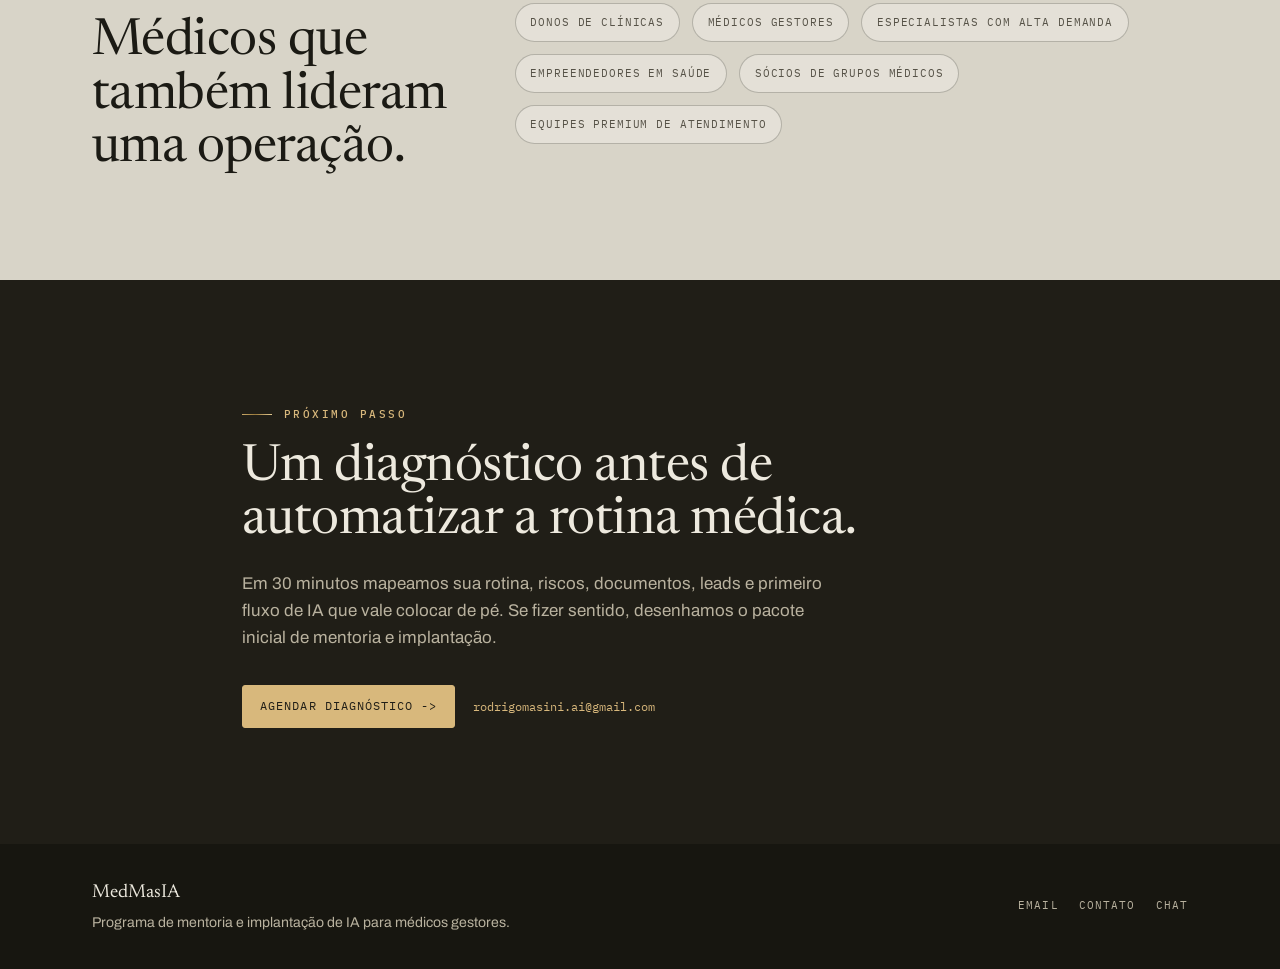
==== commit a5fb5f97: "Improve MedMasIA twin explanation and mobile engagement" ====
--- a/index.html
+++ b/index.html
@@ -22,9 +22,10 @@
     <a class="brand" href="#"><span class="mark">MI</span><span>MedMasIA</span></a>
     <nav class="links" aria-label="Principal">
       <a href="#offer">Programa</a>
+      <a href="#what-is-twin">Twin</a>
       <a href="#deliverables">Entregáveis</a>
       <a href="#twin">Produtos</a>
-      <a href="#mentoria">Semanas</a>
+      <a href="#mentoria">Mentoria</a>
       <a href="#governanca">Governança</a>
       <a href="#contact">Contato</a>
     </nav>
@@ -33,9 +34,10 @@
   </div>
   <div class="mobile-panel" id="mobilePanel">
     <a href="#offer">Programa</a>
+    <a href="#what-is-twin">Twin</a>
     <a href="#deliverables">Entregáveis</a>
     <a href="#twin">Produtos</a>
-    <a href="#mentoria">Semanas</a>
+    <a href="#mentoria">Mentoria</a>
     <a href="#governanca">Governança</a>
     <a class="btn" href="#contact">Diagnóstico</a>
   </div>
@@ -64,6 +66,45 @@
         <div><b>Você aprende</b><span>prompts, limites, casos de uso e critérios de decisão.</span></div>
         <div><b>Nós implantamos</b><span>fluxos, base de conhecimento, twin e lead manager.</span></div>
         <div><b>A equipe opera</b><span>com rotina, responsáveis, handoff e revisão semanal.</span></div>
+      </div>
+    </div>
+  </section>
+
+  <section id="what-is-twin" class="twin-primer">
+    <div class="wrap primer-grid">
+      <div class="primer-copy">
+        <span class="eyebrow">Sem jargão</span>
+        <h2>O que é o twin, na prática?</h2>
+        <p>É uma memória operacional conversável no WhatsApp. Você envia mensagens, áudios, documentos e decisões soltas; o twin ajuda a transformar isso em contexto pesquisável, pendências, próximos passos e respostas baseadas no que foi aprovado.</p>
+      </div>
+      <div class="primer-stack reveal">
+        <div class="primer-card is-featured">
+          <span>Não é</span>
+          <p>um médico autônomo, um prontuário paralelo ou uma IA decidindo conduta clínica.</p>
+        </div>
+        <div class="primer-card">
+          <span>É</span>
+          <p>um assistente de operação: lembra, organiza, resume, encontra documentos e prepara decisões.</p>
+        </div>
+        <div class="primer-card">
+          <span>Serve para</span>
+          <p>reduzir ruído de WhatsApp, recuperar contexto e dar cadência para equipe, leads e documentos.</p>
+        </div>
+      </div>
+    </div>
+    <div class="wrap example-flow reveal" aria-label="Exemplos práticos do twin">
+      <div><b>Você manda</b><span>“Esse contrato da nova sala precisa de revisão até sexta.”</span></div>
+      <div><b>O twin transforma</b><span>pendência, responsável, prazo, documento relacionado e próximo passo.</span></div>
+      <div><b>A rotina melhora</b><span>ninguém depende só de memória, print ou conversa perdida.</span></div>
+    </div>
+    <div class="wrap ask-examples reveal">
+      <span class="ask-label">Você pode pedir no WhatsApp</span>
+      <div class="ask-list">
+        <span>Quais leads estão sem retorno?</span>
+        <span>O que depende de mim hoje?</span>
+        <span>Encontre o contrato da sala nova.</span>
+        <span>Resuma as decisões abertas.</span>
+        <span>Prepare um follow-up para a equipe.</span>
       </div>
     </div>
   </section>
@@ -171,18 +212,50 @@
     </div>
   </section>
 
+  <section id="levels" class="levels">
+    <div class="wrap levels-grid">
+      <div class="sec-head">
+        <span class="eyebrow">Seu nível de IA</span>
+        <h2>A mentoria não começa no mesmo lugar para todo médico.</h2>
+        <p>O programa se ajusta à maturidade real: de quem ainda está começando até quem já usa IA informalmente e precisa transformar isso em operação, equipe e governança.</p>
+      </div>
+      <div class="level-panel reveal">
+        <div class="level-tabs" role="tablist" aria-label="Níveis de maturidade em IA">
+          <button class="on" type="button" data-level="zero">Começando</button>
+          <button type="button" data-level="user">Já usa IA</button>
+          <button type="button" data-level="scale">Quer escalar</button>
+        </div>
+        <div class="level-content" data-level-content="zero">
+          <span>Do zero ao uso seguro</span>
+          <h3>Você aprende a perguntar, avaliar resposta e reconhecer limite clínico.</h3>
+          <p>Prompts úteis, casos simples, privacidade, checagem de respostas e primeiras rotinas para documentos, mensagens e pendências.</p>
+        </div>
+        <div class="level-content" data-level-content="user" hidden>
+          <span>Do uso informal à rotina</span>
+          <h3>Você para de usar IA como improviso e começa a operar com método.</h3>
+          <p>Biblioteca de prompts, base de conhecimento aprovada, critérios de handoff, fluxos de atendimento e decisões com responsável.</p>
+        </div>
+        <div class="level-content" data-level-content="scale" hidden>
+          <span>Da rotina à capacidade</span>
+          <h3>Você leva IA para equipe, leads, documentos e governança.</h3>
+          <p>Treinamento operacional, métricas, papéis, revisão semanal, integração progressiva e evolução dos produtos implantados.</p>
+        </div>
+      </div>
+    </div>
+  </section>
+
   <section id="mentoria" class="mentoria">
     <div class="wrap mentoria-grid">
       <div>
-        <span class="eyebrow">Primeiras semanas</span>
+        <span class="eyebrow">Frentes do programa</span>
         <h2>Aprender IA enquanto a clínica ganha capacidade.</h2>
       </div>
       <div class="weeks">
-        <div><span>Semana 1</span><p>Diagnóstico da rotina, canais, leads, documentos, riscos e primeiro fluxo prioritário.</p></div>
-        <div><span>Semana 2</span><p>Base de conhecimento inicial, respostas aprovadas, limites clínicos e critérios de handoff.</p></div>
-        <div><span>Semana 3</span><p>Twin operacional para pendências, documentos, decisões e rotina do médico gestor.</p></div>
-        <div><span>Semana 4</span><p>BridgeBot de leads com qualificação, contexto, repasse humano e revisão de follow-up.</p></div>
-        <div><span>Contínuo</span><p>Mentoria e cadência para evoluir equipe, governança, métricas e novos casos de uso.</p></div>
+        <div><span>Diagnóstico</span><p>Rotina, canais, leads, documentos, riscos e primeiro fluxo prioritário. Começa simples, com uma dor real.</p></div>
+        <div><span>Uso de IA</span><p>Prompts, checagem, limites clínicos, privacidade e padrões para médico gestor e equipe.</p></div>
+        <div><span>Base viva</span><p>Documentos, respostas aprovadas, políticas, protocolos e conhecimento que o assistente pode usar.</p></div>
+        <div><span>Produtos</span><p>Twin operacional, BridgeBot, fila de decisão, lead manager e rotina de handoff humano.</p></div>
+        <div><span>Cadência</span><p>Revisão dos casos, métricas, responsáveis, ajustes e próximos fluxos conforme a maturidade aumenta.</p></div>
       </div>
     </div>
   </section>
@@ -199,6 +272,15 @@
         <div><b>Privacidade primeiro</b><span>PII, dados sensíveis e documentos médicos exigem políticas, autorização e ambiente adequado.</span></div>
         <div><b>Handoff humano</b><span>Quando há dúvida, risco, urgência ou baixa confiança, o fluxo chama uma pessoa.</span></div>
         <div><b>Trilha de decisão</b><span>Contexto, fontes, ação sugerida e responsável ficam registrados para revisão.</span></div>
+      </div>
+    </div>
+    <div class="wrap not-do reveal">
+      <span>O que não fazemos</span>
+      <div>
+        <b>Diagnóstico autônomo</b>
+        <b>Prescrição automática</b>
+        <b>Conduta clínica sem revisão</b>
+        <b>Uso de dado sensível sem política</b>
       </div>
     </div>
   </section>
@@ -247,6 +329,7 @@
 <div id="apex-chatbot"></div>
 <script src="assets/chatbot/chatbot.js"></script>
 <script>
+document.documentElement.classList.add("js");
 const nav=document.getElementById("nav");
 addEventListener("scroll",()=>nav.classList.toggle("scrolled",scrollY>12),{passive:true});
 const menuBtn=document.getElementById("menuBtn");
@@ -259,6 +342,15 @@
   mobilePanel.classList.remove("open");
   menuBtn.setAttribute("aria-expanded","false");
 }));
+document.querySelectorAll("[data-level]").forEach((button)=>{
+  button.addEventListener("click",()=>{
+    const level=button.dataset.level;
+    document.querySelectorAll("[data-level]").forEach((item)=>item.classList.toggle("on",item===button));
+    document.querySelectorAll("[data-level-content]").forEach((panel)=>{
+      panel.hidden=panel.dataset.levelContent!==level;
+    });
+  });
+});
 const io=new IntersectionObserver((entries)=>{
   entries.forEach((entry)=>{
     if(entry.isIntersecting){
--- a/assets/styles.css
+++ b/assets/styles.css
@@ -65,7 +65,7 @@
 
 .hero{min-height:88vh;position:relative;display:flex;align-items:flex-end;overflow:hidden;background:var(--graphite);color:var(--on-dark)}
 .hero-media{position:absolute;inset:0}
-.hero-media img{width:100%;height:100%;object-fit:cover}
+.hero-media img{width:100%;height:100%;object-fit:cover;object-position:58% center}
 .hero-overlay{position:absolute;inset:0;background:linear-gradient(90deg,rgba(32,30,23,.92) 0%,rgba(32,30,23,.76) 36%,rgba(32,30,23,.18) 72%,rgba(32,30,23,.38) 100%)}
 .hero-copy{position:relative;padding-top:150px;padding-bottom:72px}
 .hero h1{font-size:clamp(3rem,6vw,5.7rem);max-width:12.6ch;margin-top:22px}
@@ -90,10 +90,16 @@
 .signal-grid{display:grid;grid-template-columns:.9fr 1.1fr;gap:72px;align-items:start}
 .signal-list{display:grid;gap:0;border-top:1px solid var(--line-2)}
 .signal-list p{padding:22px 0;border-bottom:1px solid var(--line);font-family:"Newsreader",serif;font-size:1.25rem;color:var(--ink)}
+.signal-list p{position:relative;transition:padding-left .3s var(--ease),color .3s var(--ease)}
+.signal-list p:before{content:"";position:absolute;left:0;top:31px;width:0;height:1px;background:var(--foil);transition:width .35s var(--ease)}
+.signal-list p:hover{padding-left:34px;color:var(--green-2)}
+.signal-list p:hover:before{width:22px}
 
 .offer-grid{display:grid;grid-template-columns:repeat(3,1fr);gap:20px;margin-top:46px}
-.offer-card{background:var(--paper-hi);border:1px solid var(--line);border-radius:6px;padding:30px 28px 32px;min-height:260px;transition:.35s var(--ease)}
+.offer-card{background:var(--paper-hi);border:1px solid var(--line);border-radius:6px;padding:30px 28px 32px;min-height:260px;position:relative;overflow:hidden;transition:.35s var(--ease)}
+.offer-card:before{content:"";position:absolute;left:0;right:100%;top:0;height:2px;background:var(--foil);transition:right .45s var(--ease)}
 .offer-card:hover{transform:translateY(-4px);border-color:var(--line-2);box-shadow:0 32px 56px -44px rgba(27,26,20,.45)}
+.offer-card:hover:before{right:0}
 .offer-card .num{font-family:"IBM Plex Mono",monospace;font-size:.68rem;letter-spacing:.15em;color:var(--gold)}
 .offer-card h3{font-size:1.65rem;margin:18px 0 14px}
 .offer-card p{color:var(--ink-2);font-size:.96rem}
@@ -102,8 +108,33 @@
 .deliver-grid{display:grid;grid-template-columns:.8fr 1.2fr;gap:66px;align-items:start}
 .deliver-list{display:grid;grid-template-columns:1fr 1fr;gap:18px}
 .deliver-card{border-top:1px solid var(--line-2);padding-top:18px;min-height:130px}
+.deliver-card{position:relative;transition:transform .32s var(--ease),border-color .32s var(--ease),background .32s var(--ease),padding .32s var(--ease)}
+.deliver-card:before{content:"";position:absolute;left:0;top:-1px;width:32px;height:2px;background:var(--foil);transform:scaleX(0);transform-origin:left;transition:transform .35s var(--ease)}
+.deliver-card:hover{transform:translateY(-3px);border-color:rgba(169,132,63,.45);background:rgba(236,233,225,.34);padding-left:14px}
+.deliver-card:hover:before{transform:scaleX(1)}
 .deliver-card b{display:block;font-family:"Newsreader",Georgia,serif;font-size:1.24rem;font-weight:500;margin-bottom:8px}
 .deliver-card span{display:block;color:var(--ink-2);font-size:.92rem;line-height:1.48}
+
+.twin-primer{background:var(--paper-2)}
+.primer-grid{display:grid;grid-template-columns:.86fr 1.14fr;gap:68px;align-items:start}
+.primer-copy p{margin-top:20px;color:var(--ink-2);font-size:1.05rem;max-width:52ch}
+.primer-stack{display:grid;gap:14px}
+.primer-card{border:1px solid var(--line);border-radius:6px;background:rgba(247,245,239,.54);padding:24px 26px;transition:transform .32s var(--ease),border-color .32s var(--ease),background .32s var(--ease)}
+.primer-card:hover{transform:translateX(6px);border-color:var(--line-2);background:var(--paper-hi)}
+.primer-card.is-featured{background:var(--graphite);color:var(--on-dark);border-color:rgba(237,233,222,.16)}
+.primer-card span{font-family:"IBM Plex Mono",monospace;font-size:.66rem;letter-spacing:.16em;text-transform:uppercase;color:var(--gold)}
+.primer-card p{margin-top:9px;font-family:"Newsreader",Georgia,serif;font-size:1.24rem;line-height:1.22}
+.primer-card.is-featured p{color:var(--on-dark)}
+.example-flow{display:grid;grid-template-columns:repeat(3,1fr);gap:0;margin-top:42px;border-top:1px solid var(--line-2);border-bottom:1px solid var(--line)}
+.example-flow div{padding:24px 24px 24px 0;border-left:1px solid var(--line)}
+.example-flow div:first-child{border-left:none}
+.example-flow b{display:block;font-family:"IBM Plex Mono",monospace;font-size:.68rem;letter-spacing:.14em;text-transform:uppercase;color:var(--gold)}
+.example-flow span{display:block;margin-top:10px;color:var(--ink-2);font-size:.94rem}
+.ask-examples{margin-top:26px}
+.ask-label{display:block;font-family:"IBM Plex Mono",monospace;font-size:.68rem;letter-spacing:.16em;text-transform:uppercase;color:var(--gold);margin-bottom:14px}
+.ask-list{display:flex;flex-wrap:wrap;gap:10px}
+.ask-list span{border:1px solid var(--line);border-radius:999px;background:rgba(247,245,239,.48);padding:.62rem .86rem;color:var(--ink-2);font-size:.9rem;transition:.25s var(--ease)}
+.ask-list span:hover{border-color:var(--line-2);background:var(--paper-hi);color:var(--ink);transform:translateY(-2px)}
 
 .twin{background:var(--paper-2)}
 .twin-grid{display:grid;grid-template-columns:.82fr 1.18fr;gap:70px;align-items:center}
@@ -136,9 +167,25 @@
 .weeks span{font-family:"IBM Plex Mono",monospace;font-size:.7rem;letter-spacing:.12em;text-transform:uppercase;color:var(--gold)}
 .weeks p{color:var(--ink-2)}
 
+.levels{background:var(--paper-hi);border-top:1px solid var(--line)}
+.levels-grid{display:grid;grid-template-columns:.82fr 1.18fr;gap:72px;align-items:start}
+.level-panel{border:1px solid var(--line);border-radius:6px;background:var(--paper);overflow:hidden;box-shadow:0 34px 64px -52px rgba(27,26,20,.4)}
+.level-tabs{display:grid;grid-template-columns:repeat(3,1fr);border-bottom:1px solid var(--line)}
+.level-tabs button{min-width:0;border:none;border-left:1px solid var(--line);background:transparent;color:var(--ink-3);font-family:"IBM Plex Mono",monospace;font-size:.67rem;letter-spacing:.1em;text-transform:uppercase;padding:16px 10px;cursor:pointer;transition:.25s var(--ease)}
+.level-tabs button:first-child{border-left:none}
+.level-tabs button.on{background:var(--green-2);color:var(--on-dark)}
+.level-content{padding:34px 36px 38px}
+.level-content span{font-family:"IBM Plex Mono",monospace;font-size:.68rem;letter-spacing:.16em;text-transform:uppercase;color:var(--gold)}
+.level-content h3{font-size:2rem;margin-top:18px;max-width:18ch}
+.level-content p{margin-top:16px;color:var(--ink-2);max-width:54ch}
+
 .governanca{background:var(--paper-hi);border-top:1px solid var(--line);border-bottom:1px solid var(--line)}
 .gov-grid{display:grid;grid-template-columns:1fr 1fr;gap:68px}
 .guardrails{display:grid;grid-template-columns:1fr 1fr;gap:28px}
+.not-do{margin-top:44px;border-top:1px solid var(--line-2);padding-top:24px;display:flex;gap:24px;align-items:flex-start;justify-content:space-between}
+.not-do>span{font-family:"IBM Plex Mono",monospace;font-size:.68rem;letter-spacing:.16em;text-transform:uppercase;color:var(--gold);white-space:nowrap}
+.not-do div{display:flex;flex-wrap:wrap;gap:10px;justify-content:flex-end}
+.not-do b{font-family:"IBM Plex Mono",monospace;font-size:.66rem;letter-spacing:.08em;text-transform:uppercase;font-weight:500;border:1px solid var(--line-2);border-radius:999px;padding:.62rem .78rem;color:var(--ink-2);background:rgba(236,233,225,.5)}
 
 .forwhom{background:var(--paper-3)}
 .for-grid{display:grid;grid-template-columns:.7fr 1.3fr;gap:60px;align-items:center}
@@ -157,8 +204,10 @@
 .footer-inner span{font-size:.88rem}
 .foot-links{display:flex;gap:20px;font-family:"IBM Plex Mono",monospace;font-size:.7rem;letter-spacing:.1em;text-transform:uppercase}
 
-.reveal{opacity:0;transform:translateY(18px);transition:opacity .65s var(--ease),transform .65s var(--ease)}
-.reveal.in{opacity:1;transform:none}
+.reveal{opacity:1;transform:none}
+.js .reveal{opacity:0;transform:translateY(18px);transition:opacity .65s var(--ease),transform .65s var(--ease)}
+.js .reveal.in{opacity:1;transform:none}
+.js .offer-card.reveal,.js .deliver-card.reveal{opacity:1;transform:none}
 
 @media (max-width: 940px){
   .wrap,.nav-inner{padding-left:24px;padding-right:24px}
@@ -167,17 +216,26 @@
   .mobile-panel{display:none;position:absolute;top:74px;left:0;right:0;background:rgba(236,233,225,.98);border-bottom:1px solid var(--line);padding:18px 24px 24px}
   .mobile-panel.open{display:grid;gap:15px}
   .mobile-panel a{font-family:"IBM Plex Mono",monospace;font-size:.78rem;letter-spacing:.1em;text-transform:uppercase;color:var(--ink-2)}
-  .hero{min-height:820px}
+  .hero{min-height:780px}
+  .hero-media img{object-position:70% center}
   .hero-overlay{background:linear-gradient(180deg,rgba(32,30,23,.48) 0%,rgba(32,30,23,.88) 42%,rgba(32,30,23,.96) 100%)}
   .hero-copy{padding-top:360px;padding-bottom:54px}
   .hero h1{font-size:clamp(2.65rem,14vw,4.3rem);max-width:12ch}
-  .signal-grid,.twin-grid,.mentoria-grid,.gov-grid,.for-grid{grid-template-columns:1fr;gap:38px}
-  .offer-grid,.decision-board,.cap-list,.guardrails,.hero-package,.deliver-grid,.deliver-list{grid-template-columns:1fr}
+  .signal-grid,.twin-grid,.mentoria-grid,.gov-grid,.for-grid,.primer-grid,.levels-grid{grid-template-columns:1fr;gap:38px}
+  .offer-grid,.decision-board,.cap-list,.guardrails,.hero-package,.deliver-grid,.deliver-list,.example-flow{grid-template-columns:1fr}
   .hero-package div{border-left:none;border-top:1px solid rgba(237,233,222,.13);padding:16px 0}
   .hero-package div:first-child{border-top:none}
   .decision-board .lane{border-left:none;border-top:1px solid rgba(237,233,222,.14)}
   .decision-board .lane:first-child{border-top:none}
+  .example-flow div{border-left:none;border-top:1px solid var(--line);padding:20px 0}
+  .example-flow div:first-child{border-top:none}
   .weeks div{grid-template-columns:1fr;gap:8px}
+  .weeks{position:relative;border-top:none}
+  .weeks:before{content:"";position:absolute;left:0;top:4px;bottom:4px;width:1px;background:var(--line)}
+  .weeks div{position:relative;padding-left:24px}
+  .weeks div:before{content:"";position:absolute;left:-4px;top:28px;width:9px;height:9px;border-radius:50%;background:var(--gold)}
+  .not-do{display:grid;gap:16px}
+  .not-do div{justify-content:flex-start}
   .footer-inner{display:grid}
 }
 
@@ -188,7 +246,22 @@
   .btn{width:100%;padding:.95em 1em}
   .hero-cta,.contact-actions{display:grid}
   .hero-facts{display:grid;gap:10px}
+  .hero-copy{padding-top:300px}
+  .hero h1{font-size:clamp(2.45rem,13vw,3.45rem);max-width:11.4ch}
+  .lede{font-size:1rem}
   .offer-card{min-height:auto}
+  .offer-grid,.deliver-list{display:flex;overflow-x:auto;gap:14px;scroll-snap-type:x mandatory;margin-left:-18px;margin-right:-18px;padding:4px 18px 14px}
+  .offer-card,.deliver-card{min-width:82%;scroll-snap-align:start;background:var(--paper-hi);border:1px solid var(--line);border-radius:6px;padding:24px 22px}
+  .offer-grid::-webkit-scrollbar,.deliver-list::-webkit-scrollbar{height:4px}
+  .offer-grid::-webkit-scrollbar-thumb,.deliver-list::-webkit-scrollbar-thumb{background:var(--line-2);border-radius:999px}
+  .deliver-card:hover{padding-left:22px}
+  .ask-list{display:flex;overflow-x:auto;flex-wrap:nowrap;margin-left:-18px;margin-right:-18px;padding:0 18px 10px;scroll-snap-type:x mandatory}
+  .ask-list span{flex:0 0 auto;scroll-snap-align:start}
+  .level-tabs{grid-template-columns:1fr}
+  .level-tabs button{border-left:none;border-top:1px solid var(--line)}
+  .level-tabs button:first-child{border-top:none}
+  .level-content{padding:26px 22px 30px}
+  .level-content h3{font-size:1.62rem}
   .phone{border-radius:18px;padding:15px}
   .mini-pipe{grid-template-columns:1fr 1fr}
 }
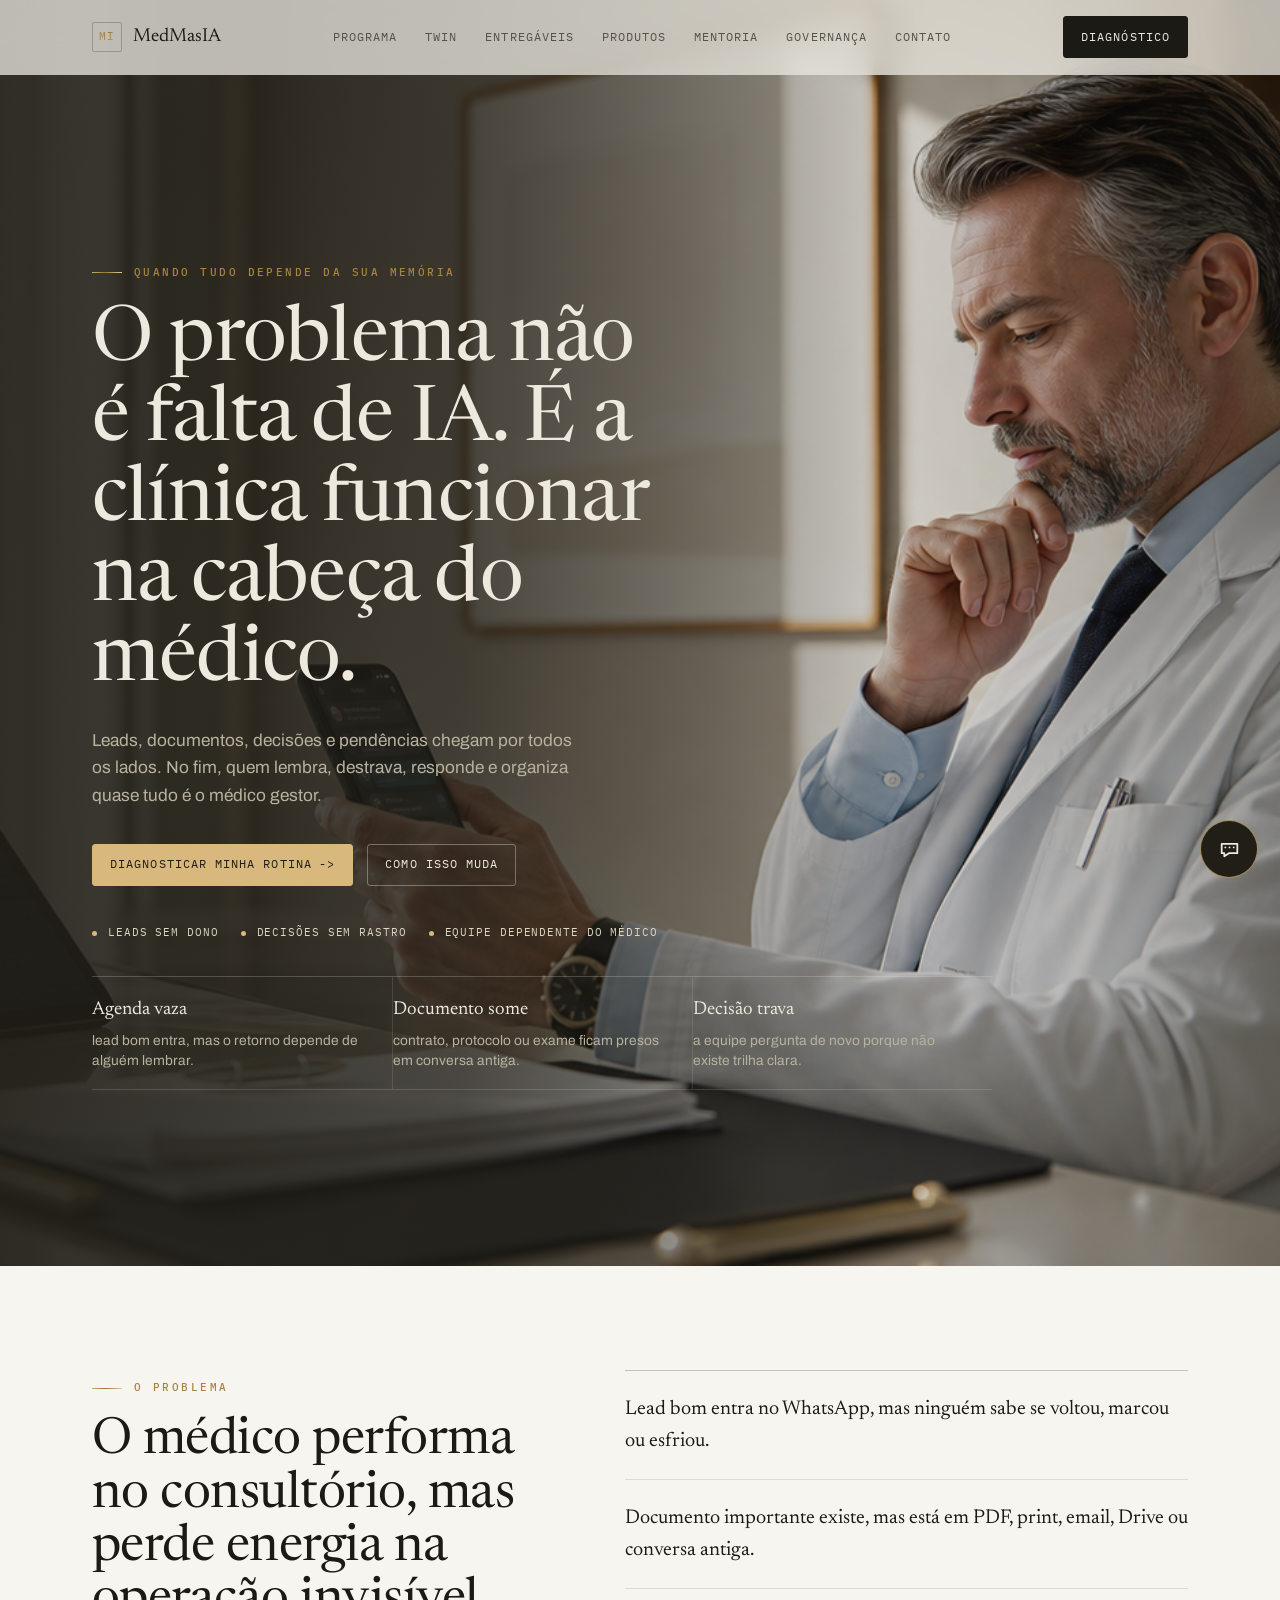
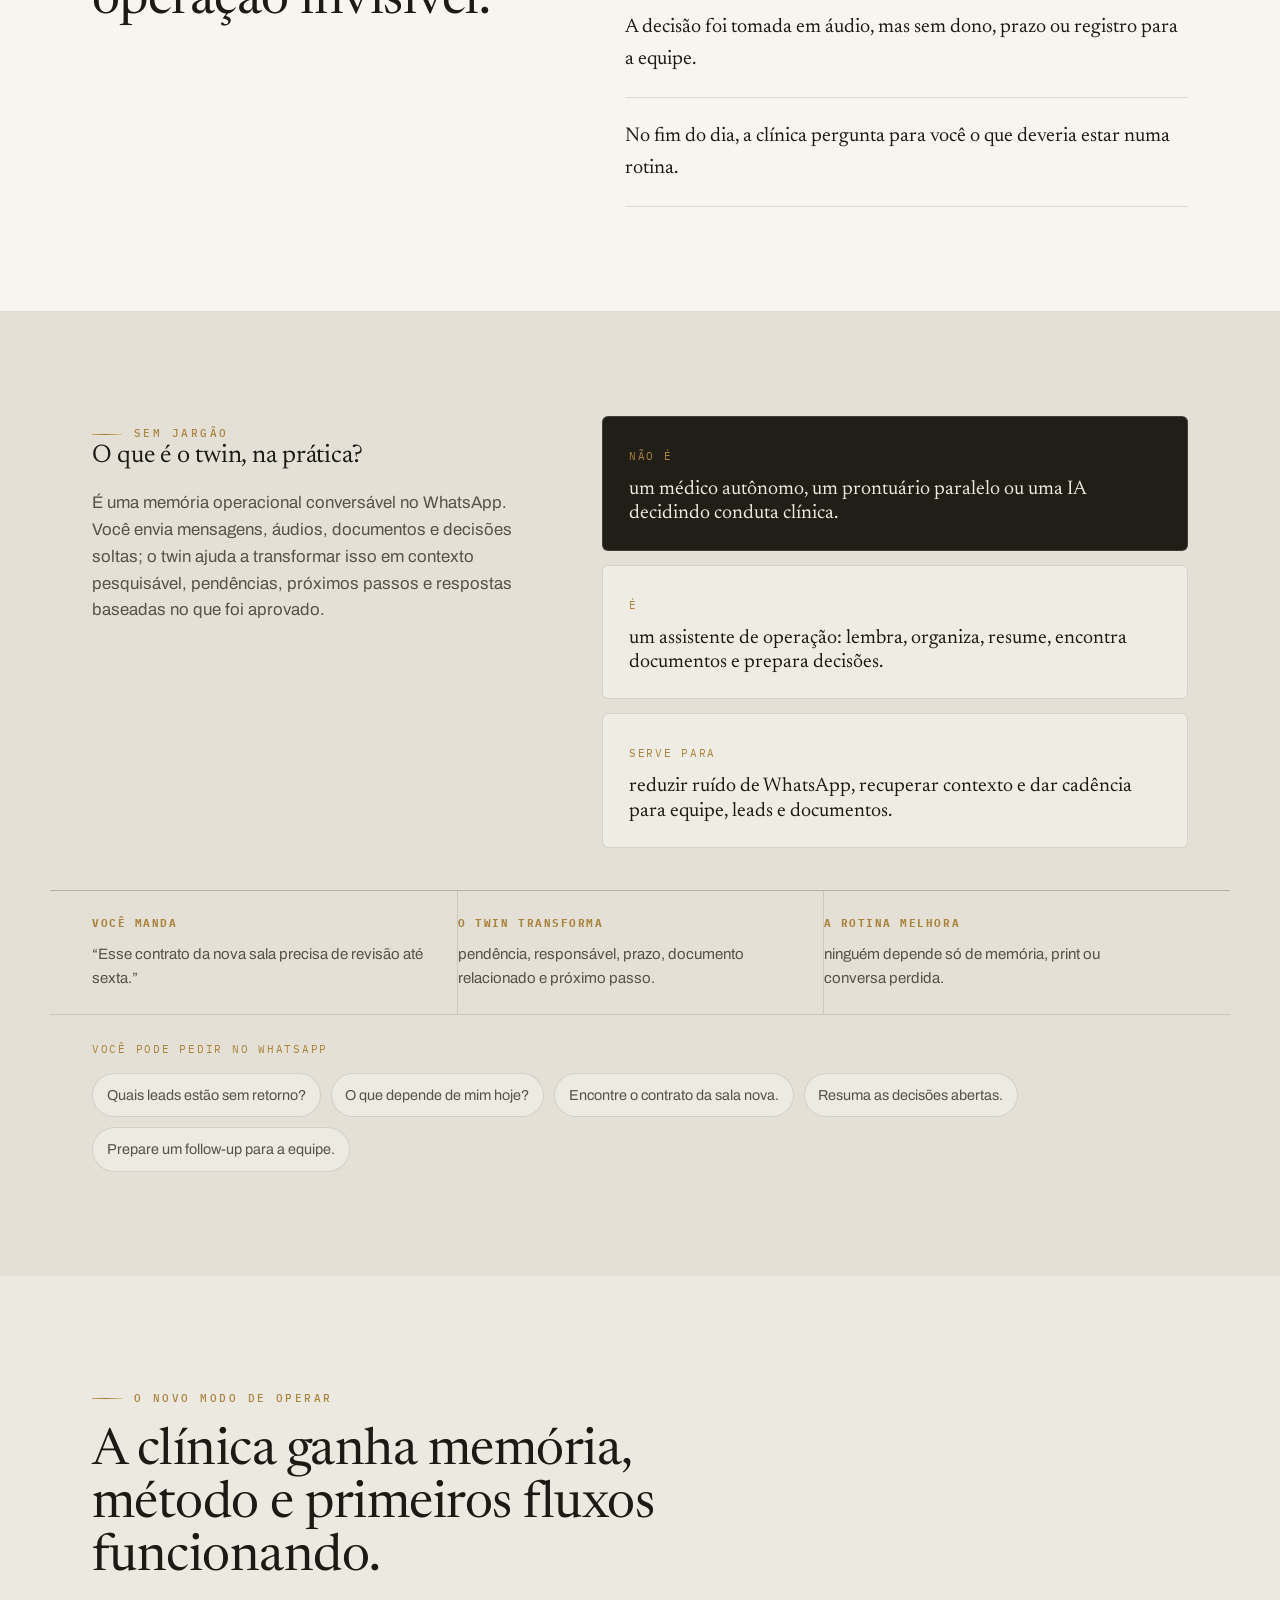
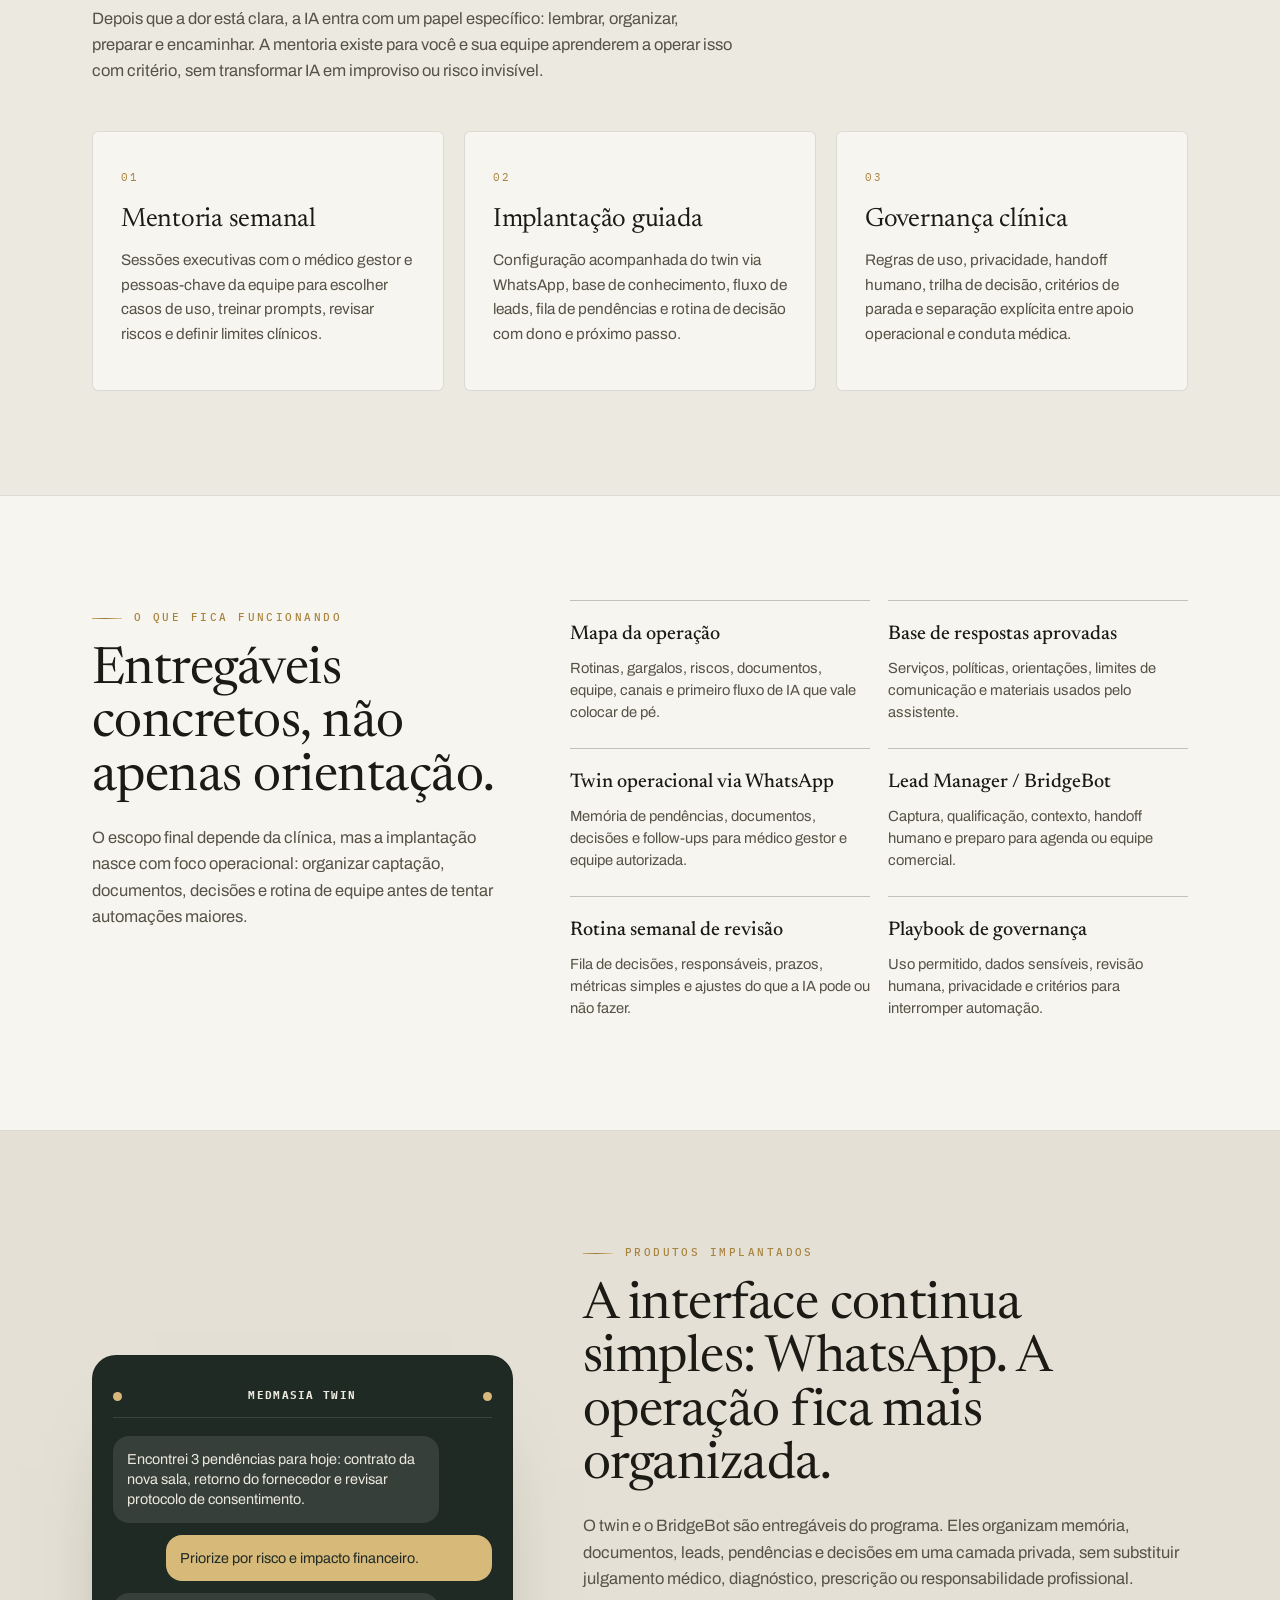
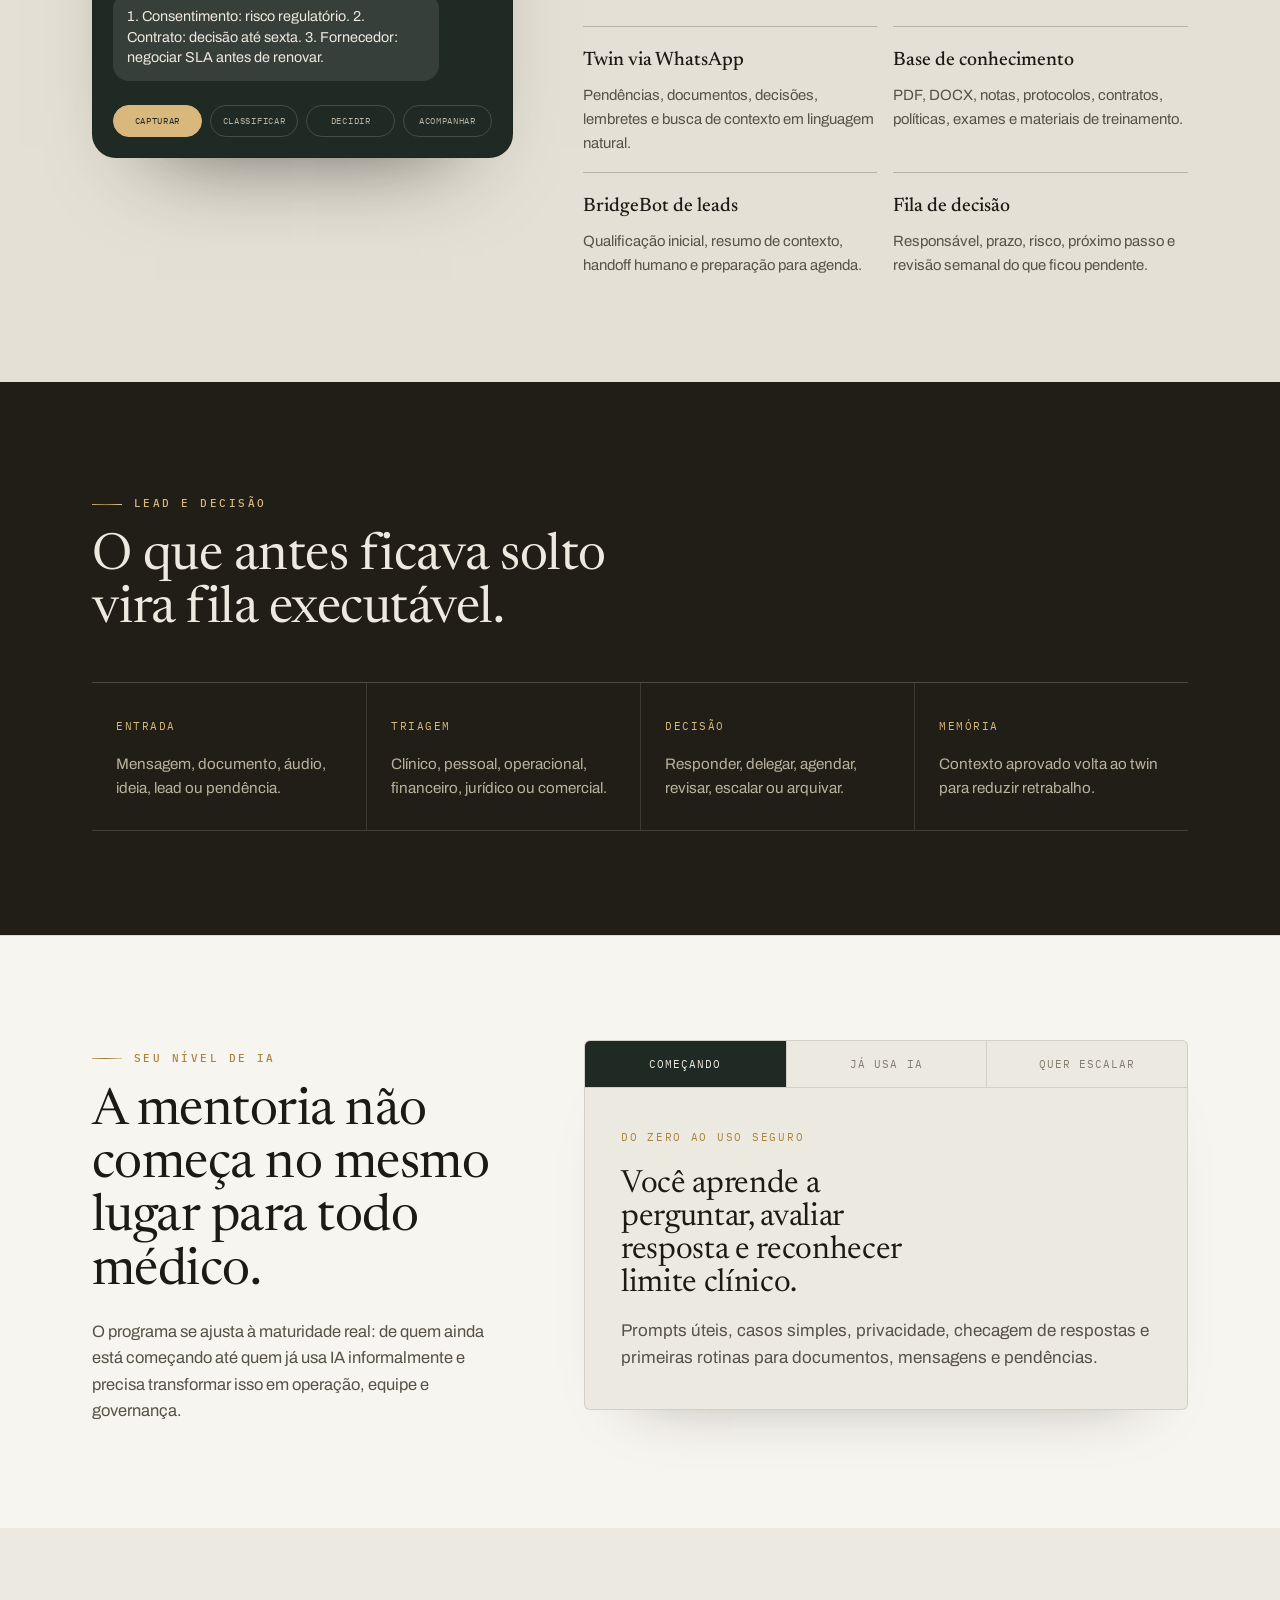
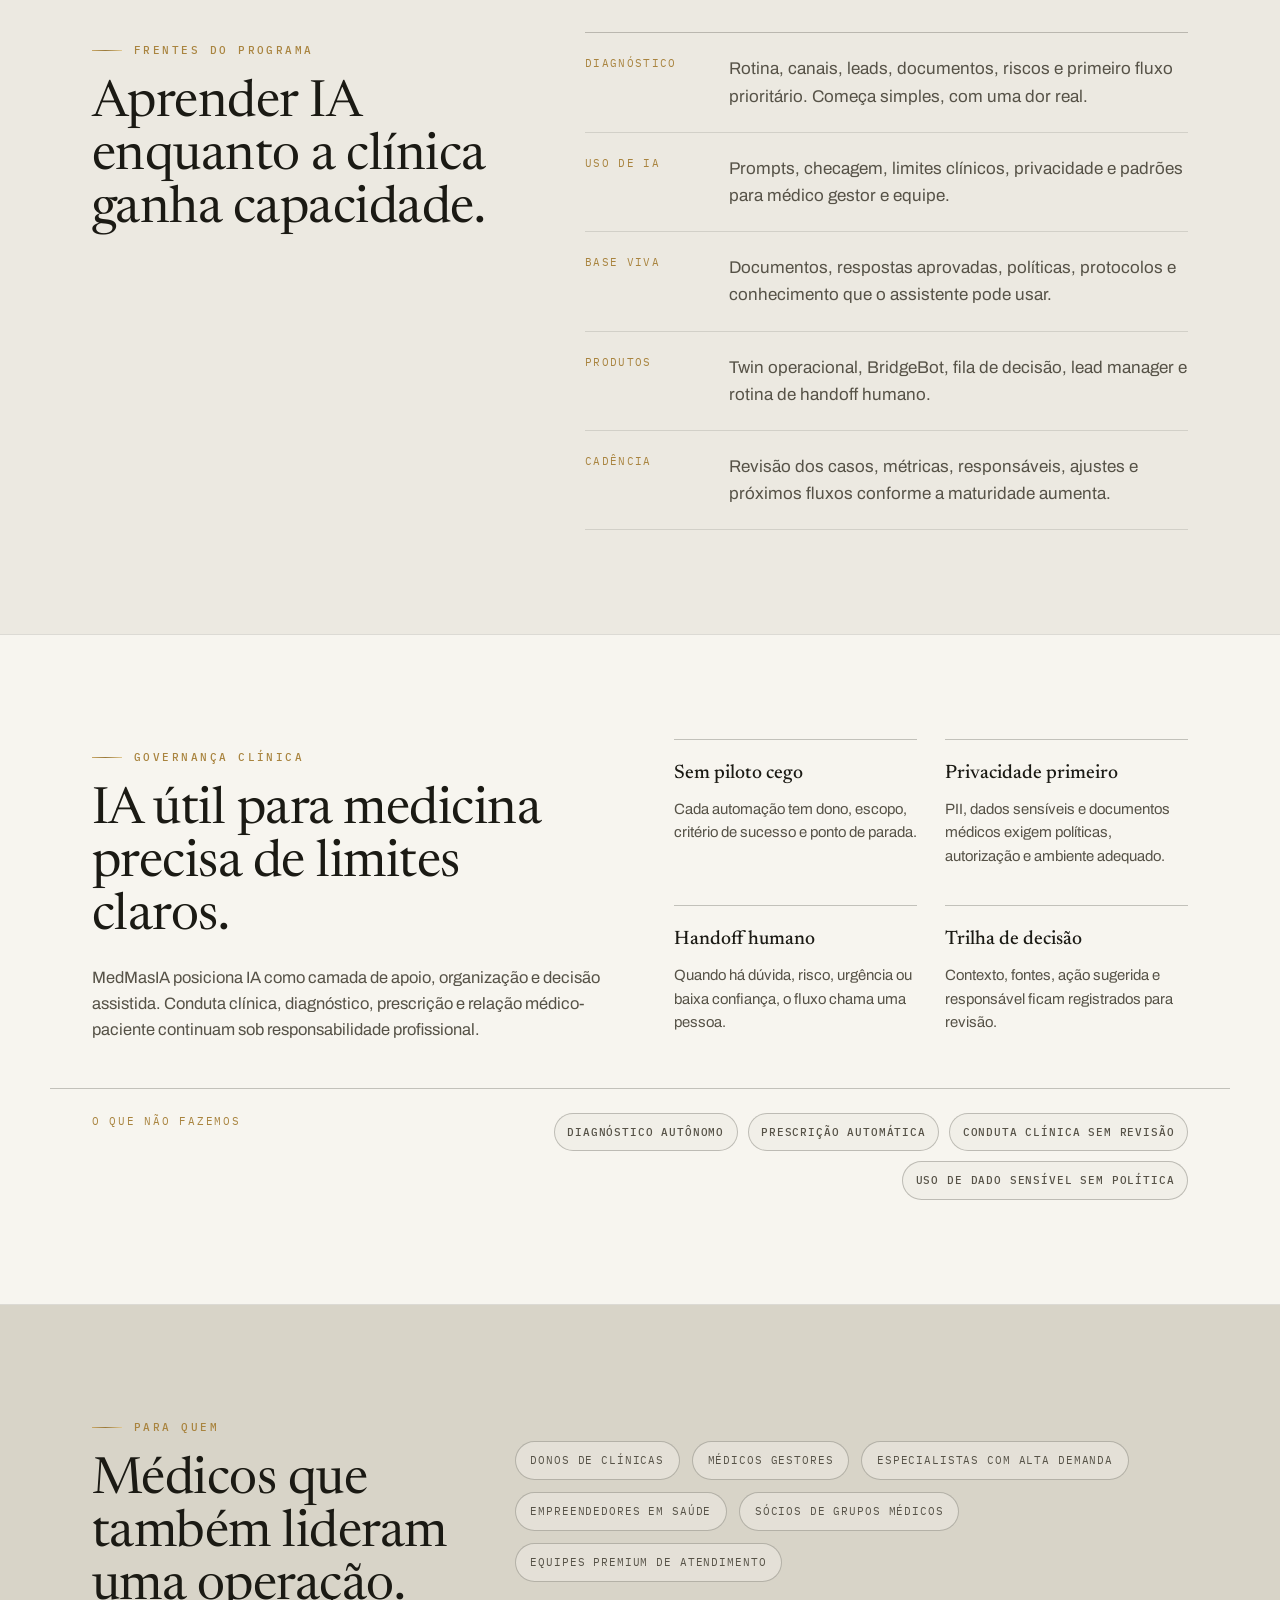
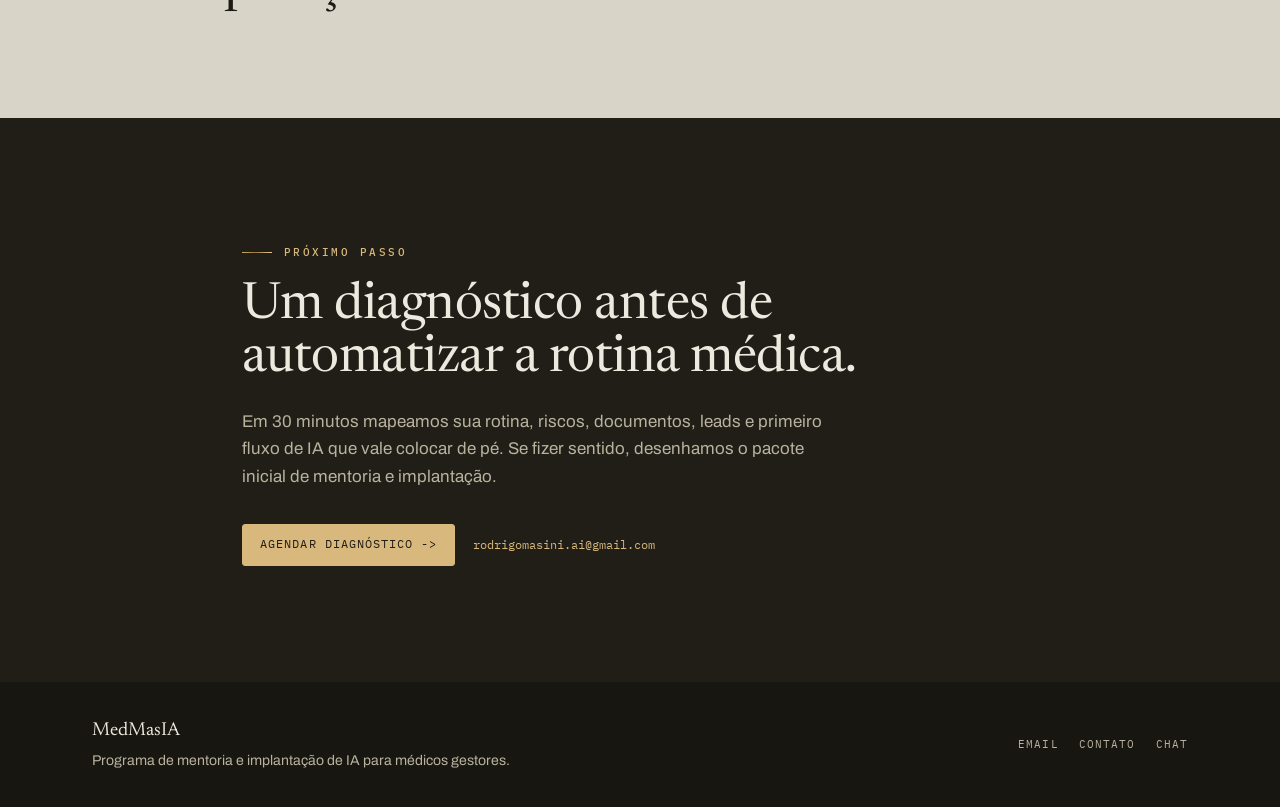
==== commit f174ab3f: "Refocus MedMasIA hero on operational pain" ====
--- a/index.html
+++ b/index.html
@@ -4,9 +4,9 @@
 <meta charset="UTF-8" />
 <meta name="viewport" content="width=device-width, initial-scale=1.0" />
 <title>MedMasIA - Mentoria e Implantação de IA para Médicos</title>
-<meta name="description" content="Programa de implantação assistida de IA para médicos gestores e donos de clínicas: mentoria semanal, twin via WhatsApp, lead manager e governança clínica." />
-<meta property="og:title" content="MedMasIA - IA Operacional para Clínicas Médicas" />
-<meta property="og:description" content="Mentoria semanal e implantação guiada de produtos de IA para organizar leads, documentos, decisões e equipe sem delegar conduta clínica à máquina." />
+<meta name="description" content="MedMasIA ajuda médicos gestores a tirar leads, documentos, decisões e pendências da memória do médico e transformar isso em rotina assistida por IA." />
+<meta property="og:title" content="MedMasIA - Tire a Operação da Cabeça do Médico" />
+<meta property="og:description" content="Mentoria e implantação de IA para organizar WhatsApp, documentos, leads e decisões com equipe treinada, revisão humana e governança clínica." />
 <meta property="og:type" content="website" />
 <meta property="og:image" content="assets/hero-medmasia.png" />
 <link rel="icon" href="data:image/svg+xml,%3Csvg xmlns='http://www.w3.org/2000/svg' viewBox='0 0 64 64'%3E%3Crect width='64' height='64' fill='%231f2a25'/%3E%3Ctext x='32' y='42' font-family='Georgia,serif' font-size='24' fill='%23d6b77a' text-anchor='middle'%3EMI%3C/text%3E%3C/svg%3E" />
@@ -50,22 +50,37 @@
     </div>
     <div class="hero-overlay"></div>
     <div class="wrap hero-copy">
-      <span class="eyebrow">Programa de implantação assistida</span>
-      <h1>IA operacional para médicos gestores, com mentoria semanal e produtos implantados.</h1>
-      <p class="lede">MedMasIA não é uma assinatura de software nem um curso genérico. É um pacote prático para colocar de pé um twin via WhatsApp, um lead manager e uma rotina de governança clínica enquanto você e sua equipe aprendem a operar IA com critério.</p>
+      <span class="eyebrow">Quando tudo depende da sua memória</span>
+      <h1>O problema não é falta de IA. É a clínica funcionar na cabeça do médico.</h1>
+      <p class="lede">Leads, documentos, decisões e pendências chegam por todos os lados. No fim, quem lembra, destrava, responde e organiza quase tudo é o médico gestor.</p>
       <div class="hero-cta">
-        <a href="#contact" class="btn on-dark">Agendar diagnóstico <span class="arw">-&gt;</span></a>
-        <a href="#deliverables" class="btn ghost on-hero">Ver o que é implantado</a>
+        <a href="#contact" class="btn on-dark">Diagnosticar minha rotina <span class="arw">-&gt;</span></a>
+        <a href="#what-is-twin" class="btn ghost on-hero">Como isso muda</a>
       </div>
       <div class="hero-facts">
-        <span>Mentoria semanal executiva</span>
-        <span>Twin + BridgeBot implantados</span>
-        <span>Governança clínica e handoff humano</span>
-      </div>
-      <div class="hero-package" aria-label="Resumo do pacote">
-        <div><b>Você aprende</b><span>prompts, limites, casos de uso e critérios de decisão.</span></div>
-        <div><b>Nós implantamos</b><span>fluxos, base de conhecimento, twin e lead manager.</span></div>
-        <div><b>A equipe opera</b><span>com rotina, responsáveis, handoff e revisão semanal.</span></div>
+        <span>Leads sem dono</span>
+        <span>Decisões sem rastro</span>
+        <span>Equipe dependente do médico</span>
+      </div>
+      <div class="hero-package" aria-label="Sinais de vazamento operacional">
+        <div><b>Agenda vaza</b><span>lead bom entra, mas o retorno depende de alguém lembrar.</span></div>
+        <div><b>Documento some</b><span>contrato, protocolo ou exame ficam presos em conversa antiga.</span></div>
+        <div><b>Decisão trava</b><span>a equipe pergunta de novo porque não existe trilha clara.</span></div>
+      </div>
+    </div>
+  </section>
+
+  <section id="problem" class="signal">
+    <div class="wrap signal-grid">
+      <div>
+        <span class="eyebrow">O problema</span>
+        <h2>O médico performa no consultório, mas perde energia na operação invisível.</h2>
+      </div>
+      <div class="signal-list">
+        <p>Lead bom entra no WhatsApp, mas ninguém sabe se voltou, marcou ou esfriou.</p>
+        <p>Documento importante existe, mas está em PDF, print, email, Drive ou conversa antiga.</p>
+        <p>A decisão foi tomada em áudio, mas sem dono, prazo ou registro para a equipe.</p>
+        <p>No fim do dia, a clínica pergunta para você o que deveria estar numa rotina.</p>
       </div>
     </div>
   </section>
@@ -109,27 +124,12 @@
     </div>
   </section>
 
-  <section class="signal">
-    <div class="wrap signal-grid">
-      <div>
-        <span class="eyebrow">O problema</span>
-        <h2>O médico performa no consultório, mas perde energia na operação invisível.</h2>
-      </div>
-      <div class="signal-list">
-        <p>Mensagens espalhadas entre pacientes, equipe, sócios, fornecedores e família.</p>
-        <p>Documentos clínicos, administrativos e pessoais sem uma memória pesquisável.</p>
-        <p>Decisões importantes tomadas no improviso, sem trilha, contexto ou próximo passo.</p>
-        <p>Leads entram pelo WhatsApp, mas a agenda e o follow-up dependem de pessoas lembrando.</p>
-      </div>
-    </div>
-  </section>
-
   <section id="offer" class="offer">
     <div class="wrap">
       <div class="sec-head">
-        <span class="eyebrow">O pacote MedMasIA</span>
-        <h2>Uma oferta só: mentoria, implantação e governança.</h2>
-        <p>Você não compra apenas um chatbot. Contrata uma implantação assistida de IA para a rotina da clínica: toda semana decidimos prioridades, treinamos o uso prático e deixamos produtos reais funcionando com limites claros.</p>
+        <span class="eyebrow">O novo modo de operar</span>
+        <h2>A clínica ganha memória, método e primeiros fluxos funcionando.</h2>
+        <p>Depois que a dor está clara, a IA entra com um papel específico: lembrar, organizar, preparar e encaminhar. A mentoria existe para você e sua equipe aprenderem a operar isso com critério, sem transformar IA em improviso ou risco invisível.</p>
       </div>
       <div class="offer-grid">
         <article class="offer-card reveal">
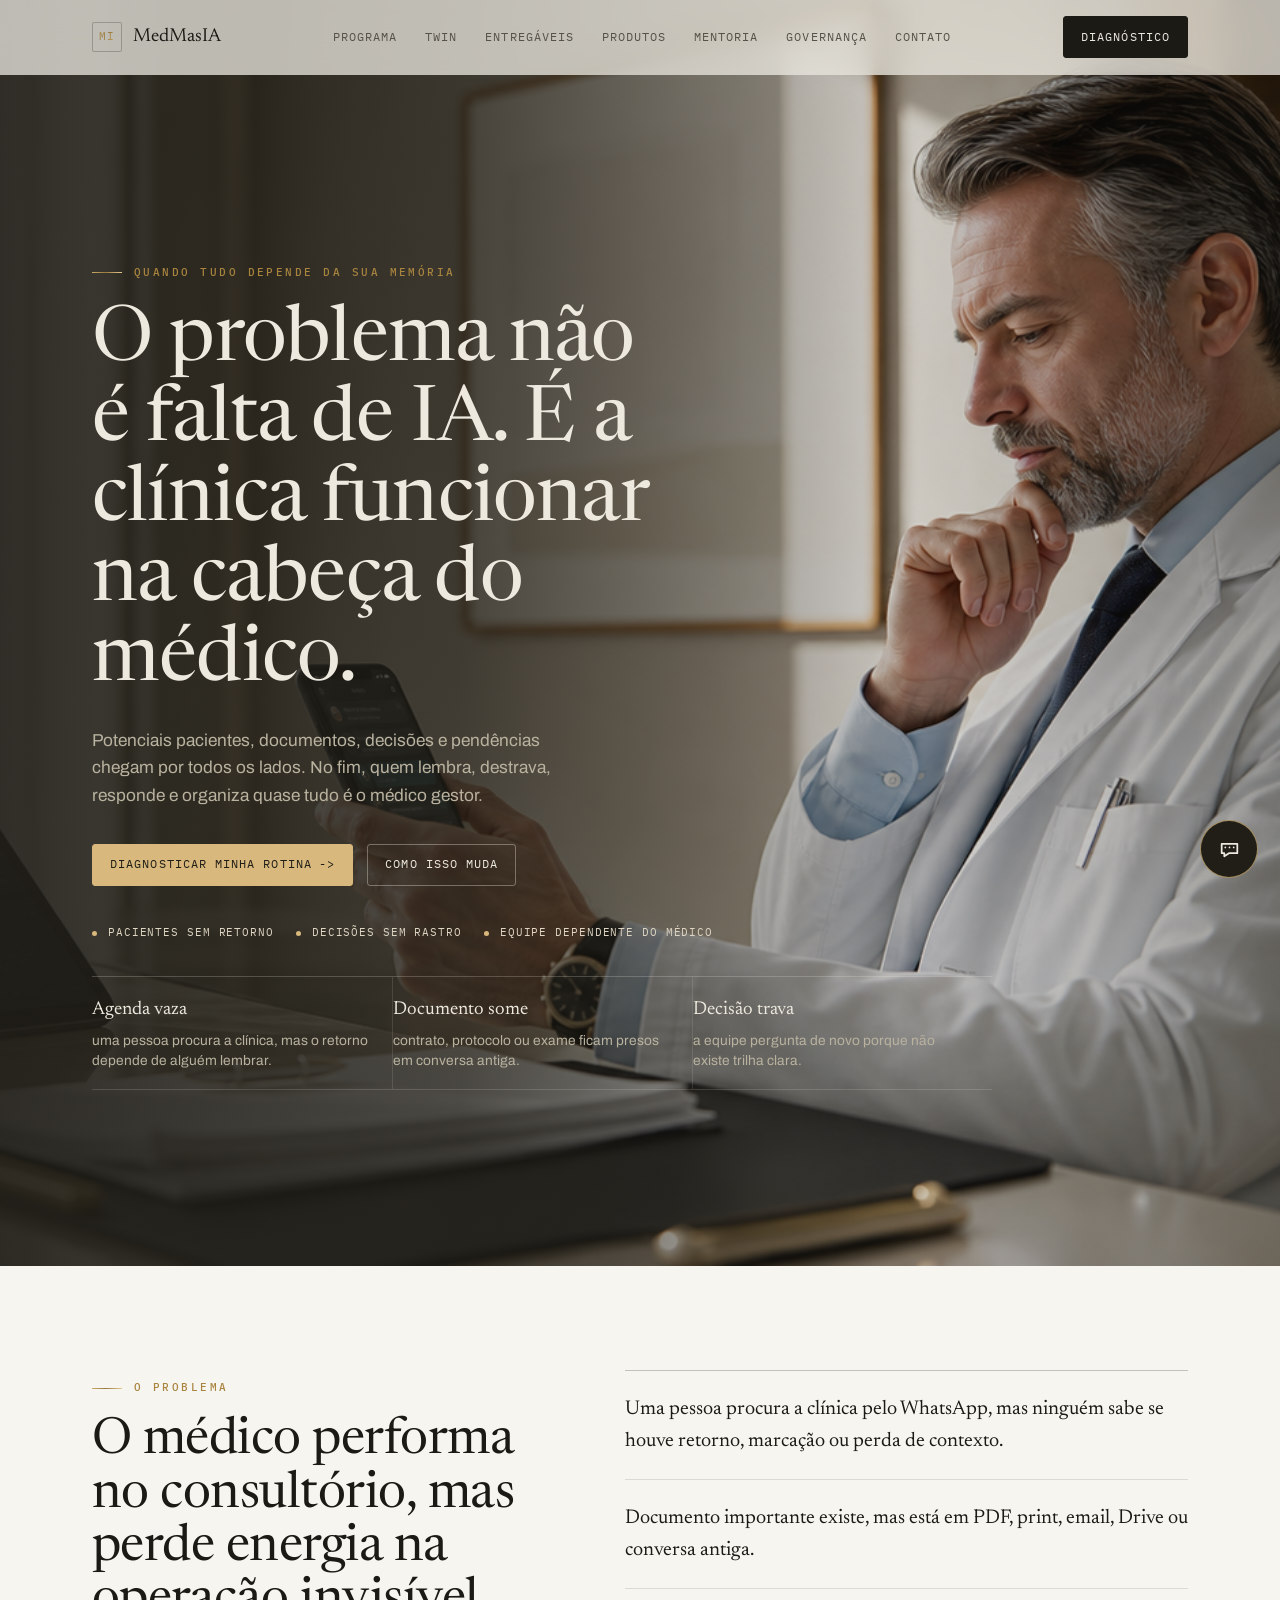
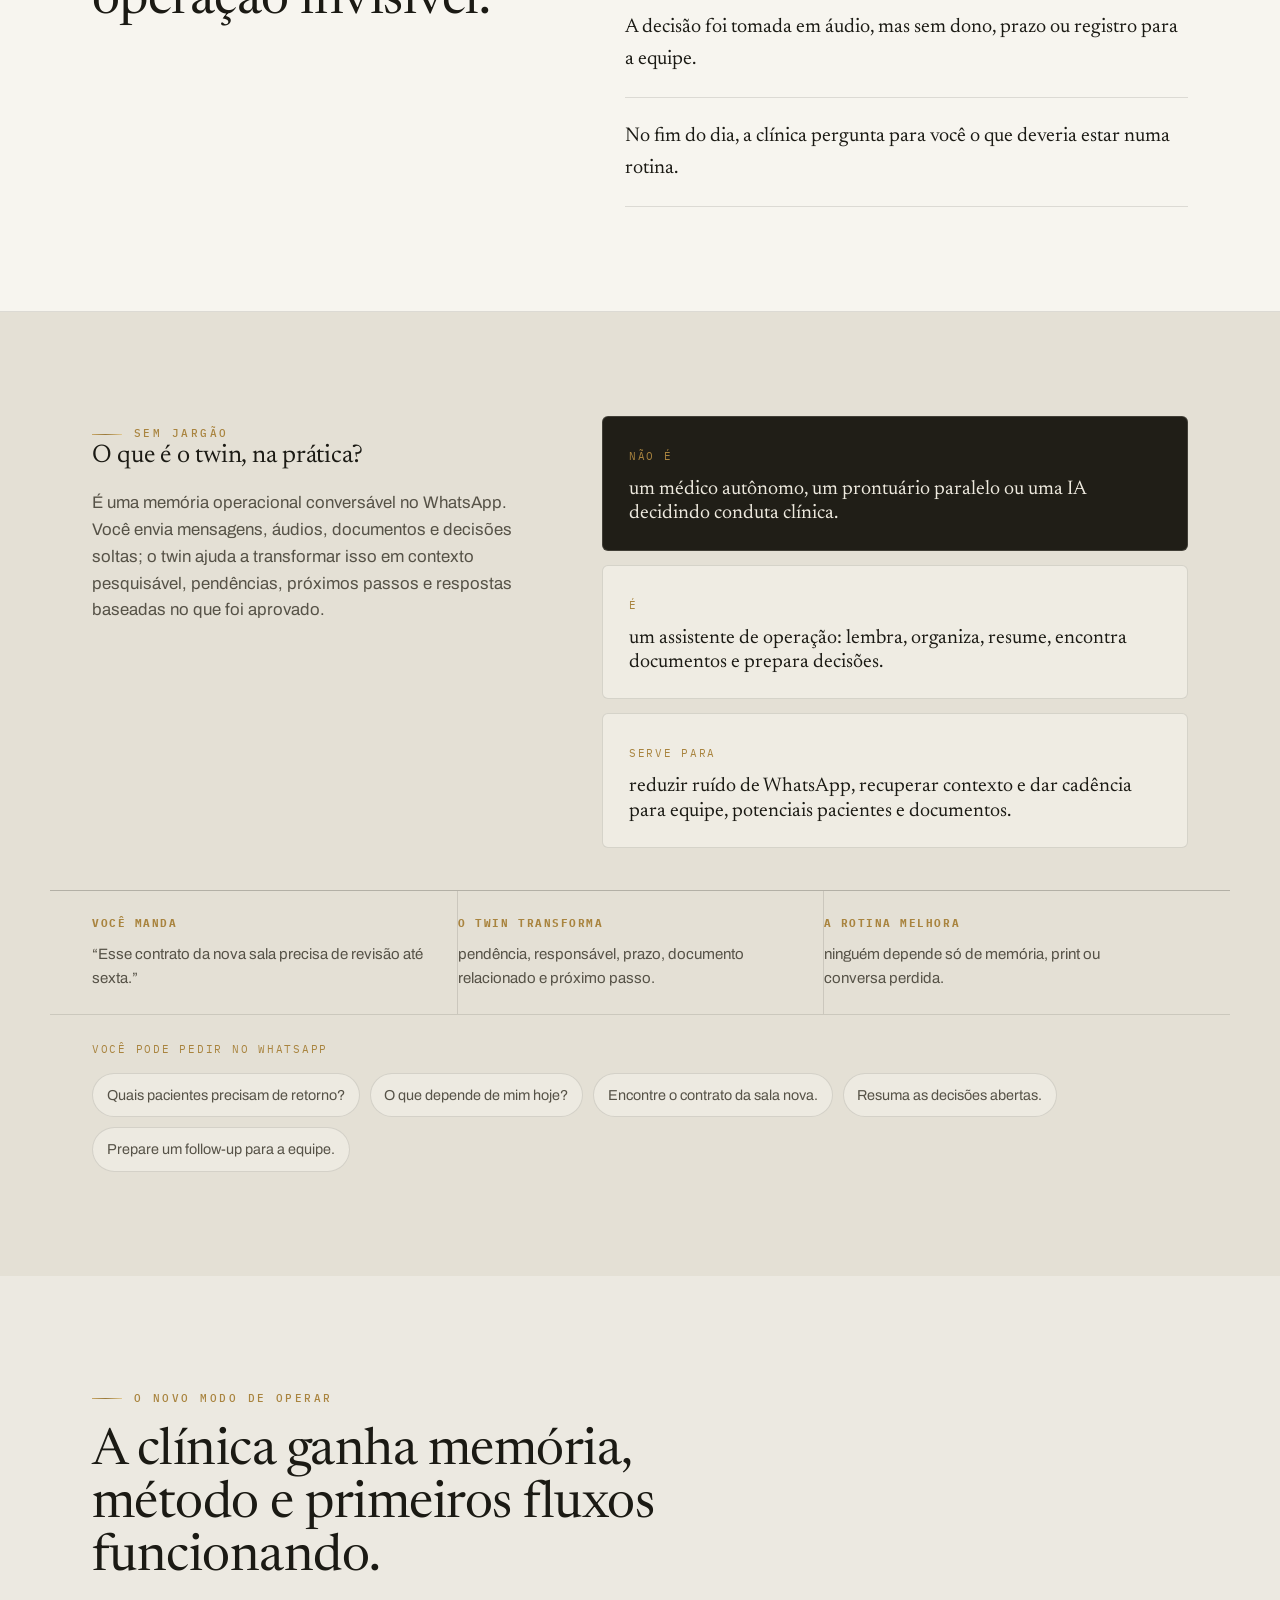
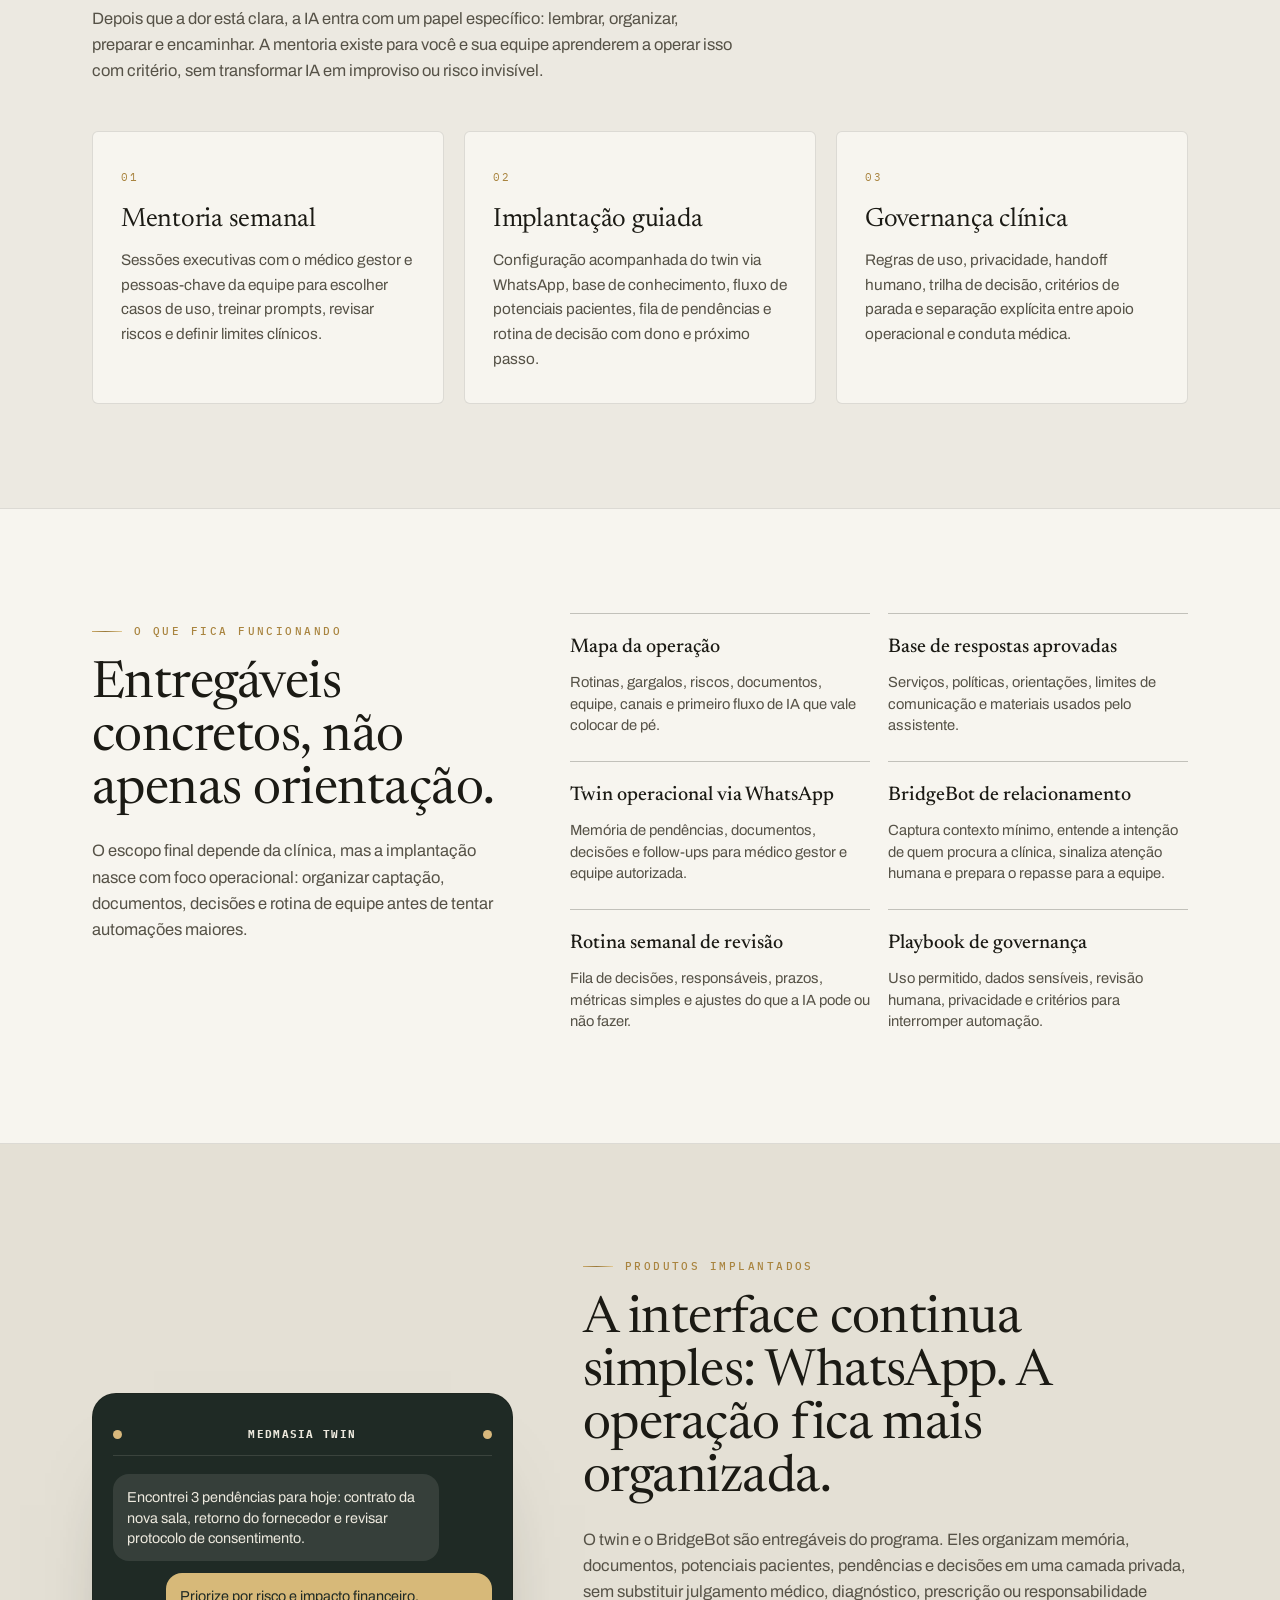
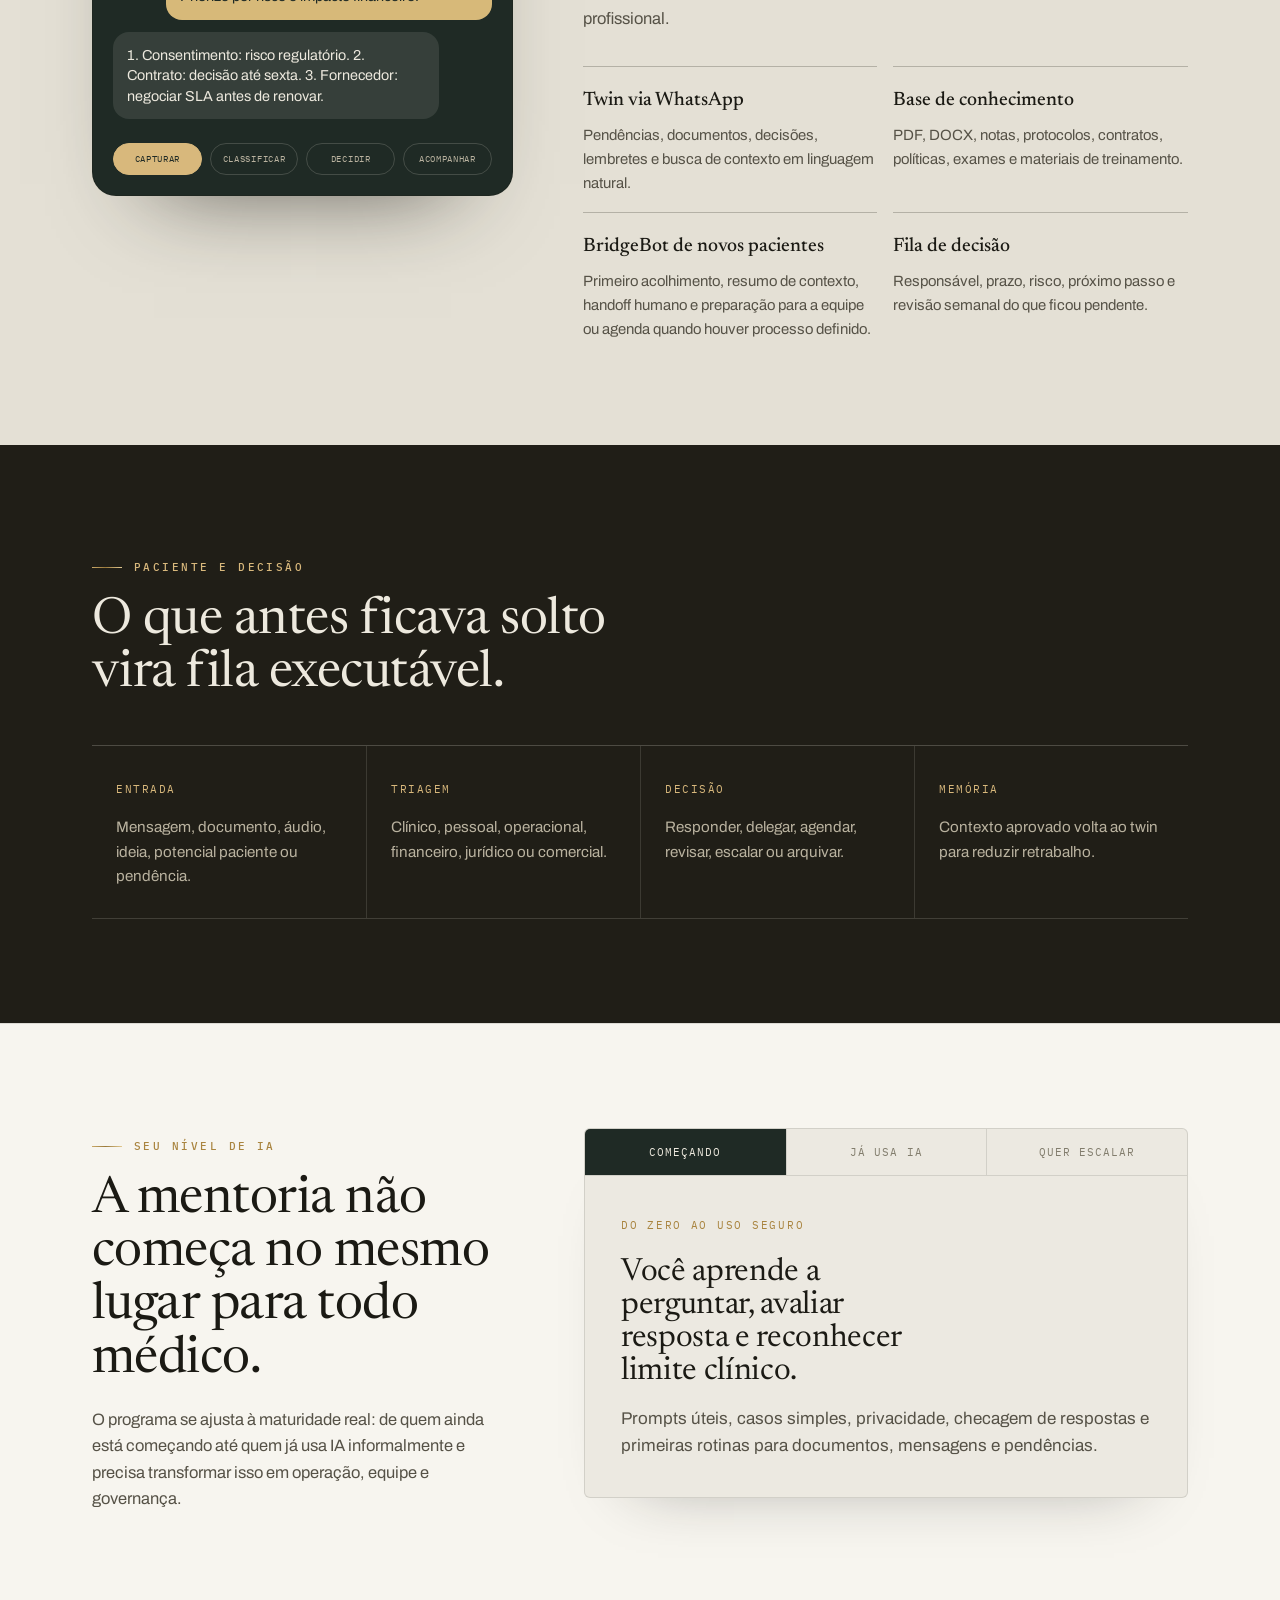
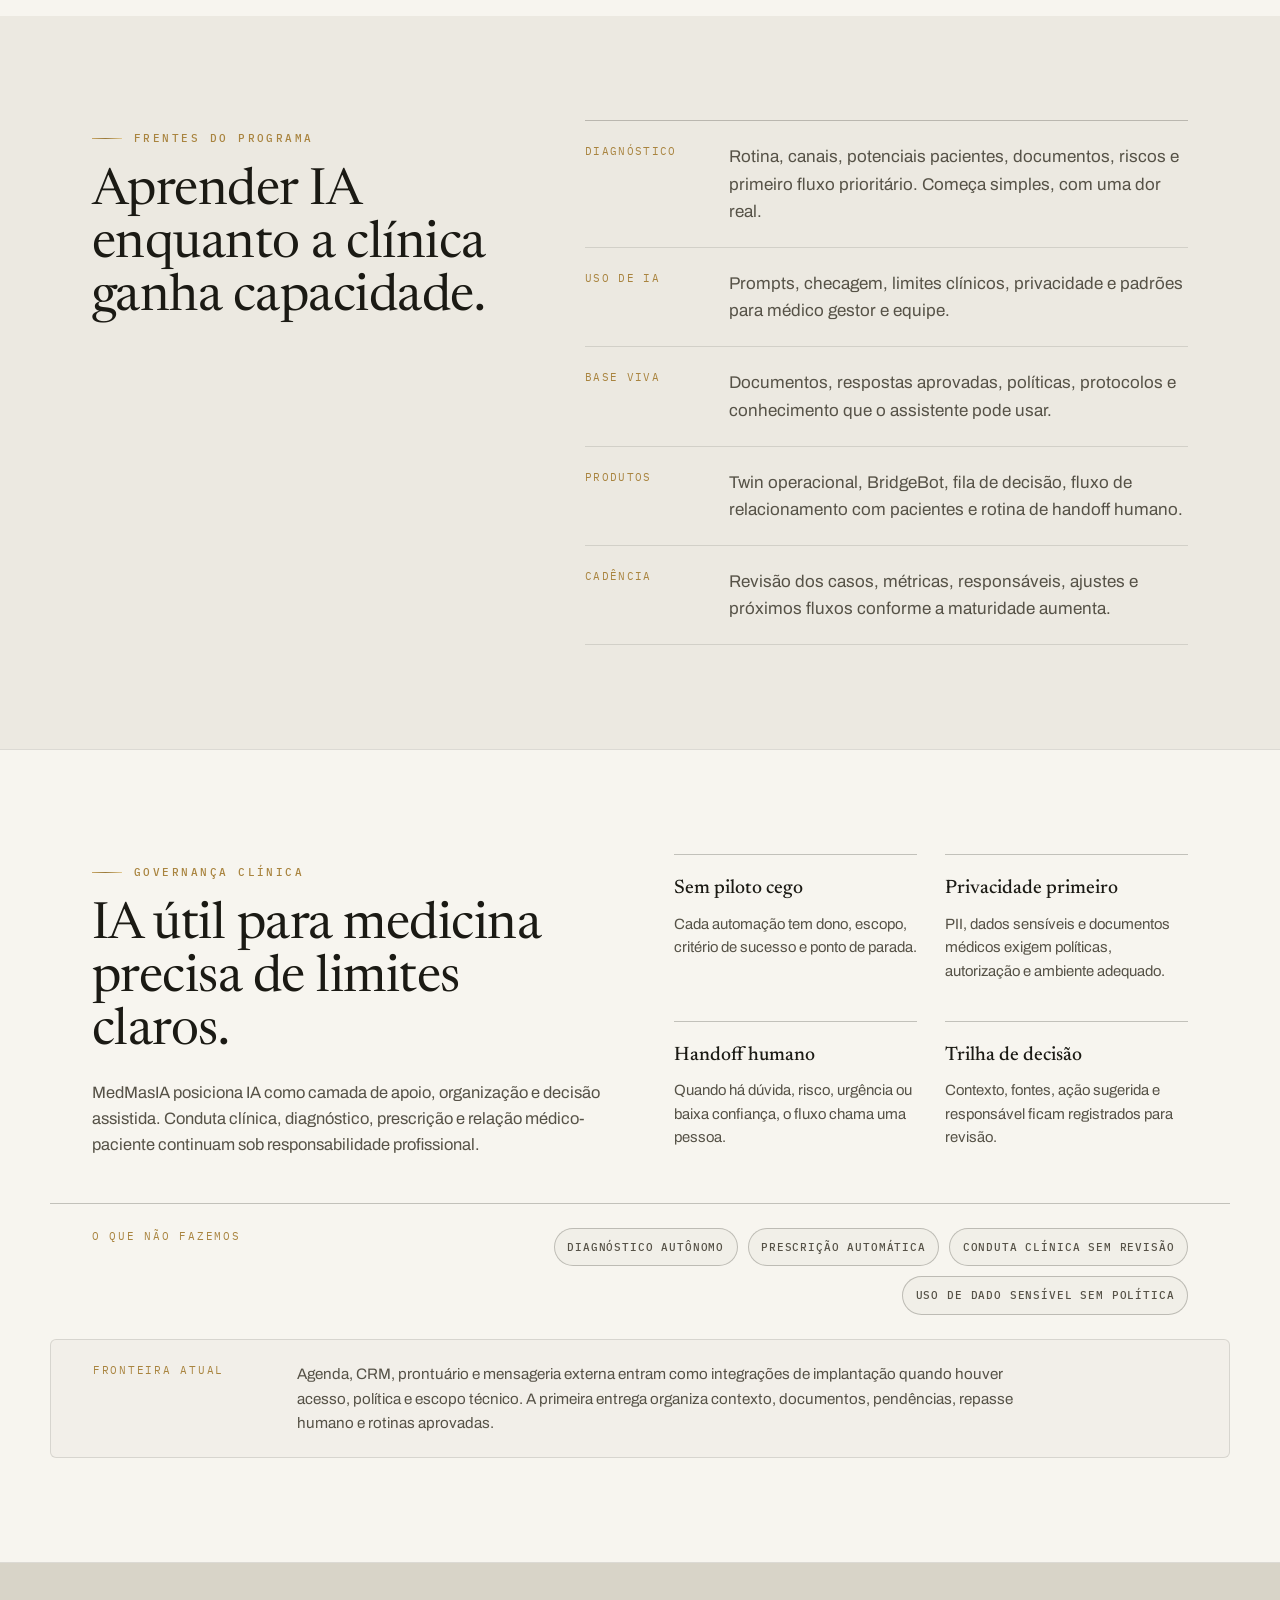
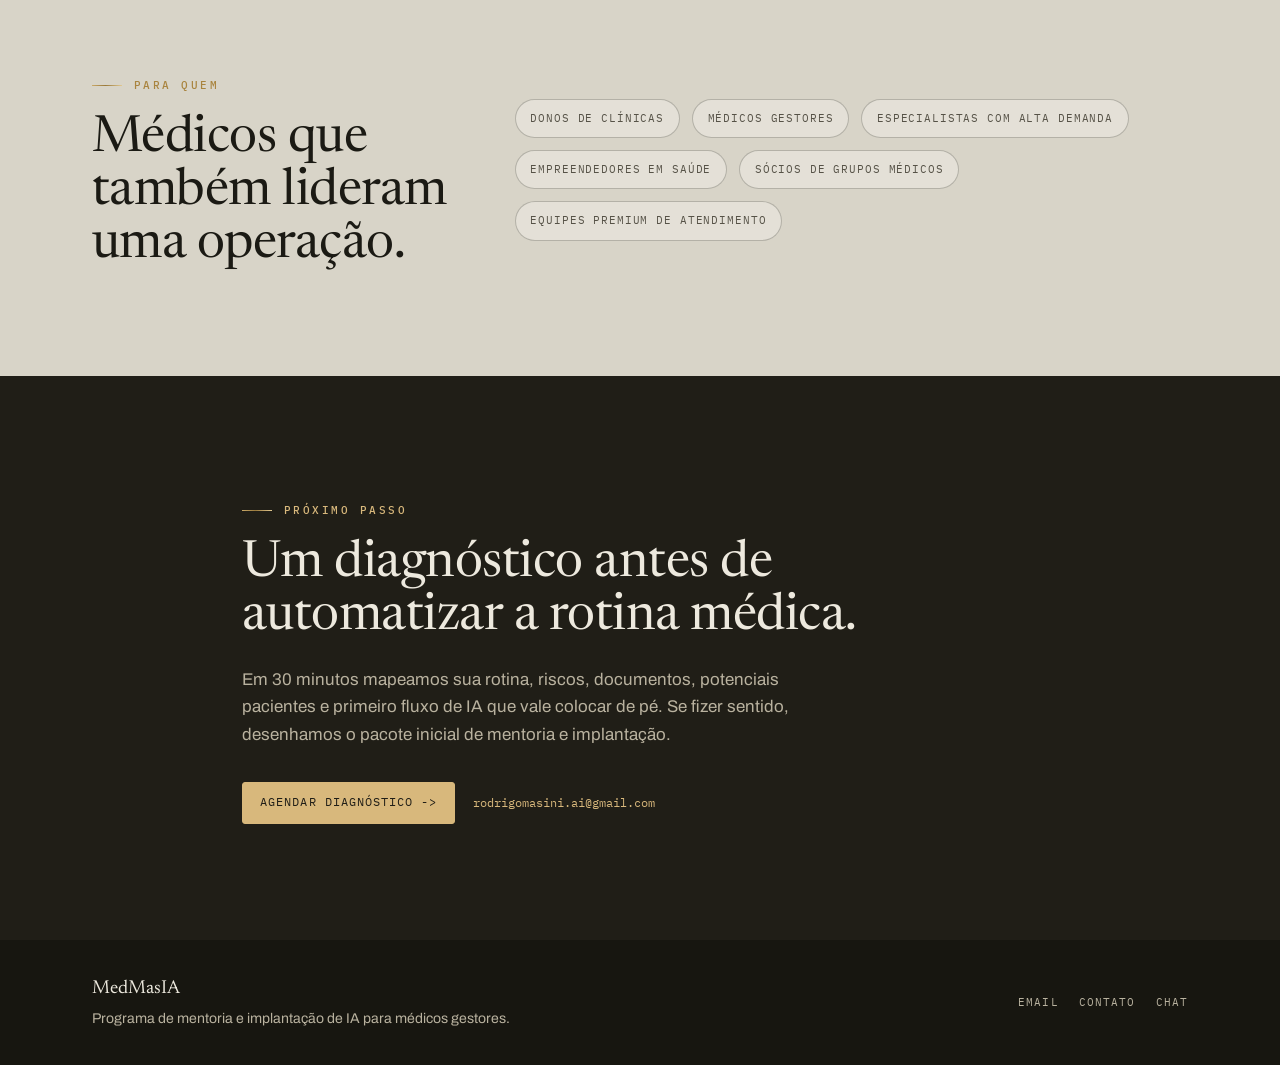
==== commit f5610359: "Align medical offer language and scope" ====
--- a/index.html
+++ b/index.html
@@ -4,9 +4,9 @@
 <meta charset="UTF-8" />
 <meta name="viewport" content="width=device-width, initial-scale=1.0" />
 <title>MedMasIA - Mentoria e Implantação de IA para Médicos</title>
-<meta name="description" content="MedMasIA ajuda médicos gestores a tirar leads, documentos, decisões e pendências da memória do médico e transformar isso em rotina assistida por IA." />
+<meta name="description" content="MedMasIA ajuda médicos gestores a tirar potenciais pacientes, documentos, decisões e pendências da memória do médico e transformar isso em rotina assistida por IA." />
 <meta property="og:title" content="MedMasIA - Tire a Operação da Cabeça do Médico" />
-<meta property="og:description" content="Mentoria e implantação de IA para organizar WhatsApp, documentos, leads e decisões com equipe treinada, revisão humana e governança clínica." />
+<meta property="og:description" content="Mentoria e implantação de IA para organizar WhatsApp, documentos, potenciais pacientes e decisões com equipe treinada, revisão humana e governança clínica." />
 <meta property="og:type" content="website" />
 <meta property="og:image" content="assets/hero-medmasia.png" />
 <link rel="icon" href="data:image/svg+xml,%3Csvg xmlns='http://www.w3.org/2000/svg' viewBox='0 0 64 64'%3E%3Crect width='64' height='64' fill='%231f2a25'/%3E%3Ctext x='32' y='42' font-family='Georgia,serif' font-size='24' fill='%23d6b77a' text-anchor='middle'%3EMI%3C/text%3E%3C/svg%3E" />
@@ -52,18 +52,18 @@
     <div class="wrap hero-copy">
       <span class="eyebrow">Quando tudo depende da sua memória</span>
       <h1>O problema não é falta de IA. É a clínica funcionar na cabeça do médico.</h1>
-      <p class="lede">Leads, documentos, decisões e pendências chegam por todos os lados. No fim, quem lembra, destrava, responde e organiza quase tudo é o médico gestor.</p>
+      <p class="lede">Potenciais pacientes, documentos, decisões e pendências chegam por todos os lados. No fim, quem lembra, destrava, responde e organiza quase tudo é o médico gestor.</p>
       <div class="hero-cta">
         <a href="#contact" class="btn on-dark">Diagnosticar minha rotina <span class="arw">-&gt;</span></a>
         <a href="#what-is-twin" class="btn ghost on-hero">Como isso muda</a>
       </div>
       <div class="hero-facts">
-        <span>Leads sem dono</span>
+        <span>Pacientes sem retorno</span>
         <span>Decisões sem rastro</span>
         <span>Equipe dependente do médico</span>
       </div>
       <div class="hero-package" aria-label="Sinais de vazamento operacional">
-        <div><b>Agenda vaza</b><span>lead bom entra, mas o retorno depende de alguém lembrar.</span></div>
+        <div><b>Agenda vaza</b><span>uma pessoa procura a clínica, mas o retorno depende de alguém lembrar.</span></div>
         <div><b>Documento some</b><span>contrato, protocolo ou exame ficam presos em conversa antiga.</span></div>
         <div><b>Decisão trava</b><span>a equipe pergunta de novo porque não existe trilha clara.</span></div>
       </div>
@@ -77,7 +77,7 @@
         <h2>O médico performa no consultório, mas perde energia na operação invisível.</h2>
       </div>
       <div class="signal-list">
-        <p>Lead bom entra no WhatsApp, mas ninguém sabe se voltou, marcou ou esfriou.</p>
+        <p>Uma pessoa procura a clínica pelo WhatsApp, mas ninguém sabe se houve retorno, marcação ou perda de contexto.</p>
         <p>Documento importante existe, mas está em PDF, print, email, Drive ou conversa antiga.</p>
         <p>A decisão foi tomada em áudio, mas sem dono, prazo ou registro para a equipe.</p>
         <p>No fim do dia, a clínica pergunta para você o que deveria estar numa rotina.</p>
@@ -103,7 +103,7 @@
         </div>
         <div class="primer-card">
           <span>Serve para</span>
-          <p>reduzir ruído de WhatsApp, recuperar contexto e dar cadência para equipe, leads e documentos.</p>
+          <p>reduzir ruído de WhatsApp, recuperar contexto e dar cadência para equipe, potenciais pacientes e documentos.</p>
         </div>
       </div>
     </div>
@@ -115,7 +115,7 @@
     <div class="wrap ask-examples reveal">
       <span class="ask-label">Você pode pedir no WhatsApp</span>
       <div class="ask-list">
-        <span>Quais leads estão sem retorno?</span>
+        <span>Quais pacientes precisam de retorno?</span>
         <span>O que depende de mim hoje?</span>
         <span>Encontre o contrato da sala nova.</span>
         <span>Resuma as decisões abertas.</span>
@@ -140,7 +140,7 @@
         <article class="offer-card reveal">
           <span class="num">02</span>
           <h3>Implantação guiada</h3>
-          <p>Configuração acompanhada do twin via WhatsApp, base de conhecimento, fluxo de leads, fila de pendências e rotina de decisão com dono e próximo passo.</p>
+          <p>Configuração acompanhada do twin via WhatsApp, base de conhecimento, fluxo de potenciais pacientes, fila de pendências e rotina de decisão com dono e próximo passo.</p>
         </article>
         <article class="offer-card reveal">
           <span class="num">03</span>
@@ -162,7 +162,7 @@
         <div class="deliver-card reveal"><b>Mapa da operação</b><span>Rotinas, gargalos, riscos, documentos, equipe, canais e primeiro fluxo de IA que vale colocar de pé.</span></div>
         <div class="deliver-card reveal"><b>Base de respostas aprovadas</b><span>Serviços, políticas, orientações, limites de comunicação e materiais usados pelo assistente.</span></div>
         <div class="deliver-card reveal"><b>Twin operacional via WhatsApp</b><span>Memória de pendências, documentos, decisões e follow-ups para médico gestor e equipe autorizada.</span></div>
-        <div class="deliver-card reveal"><b>Lead Manager / BridgeBot</b><span>Captura, qualificação, contexto, handoff humano e preparo para agenda ou equipe comercial.</span></div>
+        <div class="deliver-card reveal"><b>BridgeBot de relacionamento</b><span>Captura contexto mínimo, entende a intenção de quem procura a clínica, sinaliza atenção humana e prepara o repasse para a equipe.</span></div>
         <div class="deliver-card reveal"><b>Rotina semanal de revisão</b><span>Fila de decisões, responsáveis, prazos, métricas simples e ajustes do que a IA pode ou não fazer.</span></div>
         <div class="deliver-card reveal"><b>Playbook de governança</b><span>Uso permitido, dados sensíveis, revisão humana, privacidade e critérios para interromper automação.</span></div>
       </div>
@@ -186,11 +186,11 @@
       <div class="twin-copy">
         <span class="eyebrow">Produtos implantados</span>
         <h2>A interface continua simples: WhatsApp. A operação fica mais organizada.</h2>
-        <p>O twin e o BridgeBot são entregáveis do programa. Eles organizam memória, documentos, leads, pendências e decisões em uma camada privada, sem substituir julgamento médico, diagnóstico, prescrição ou responsabilidade profissional.</p>
+        <p>O twin e o BridgeBot são entregáveis do programa. Eles organizam memória, documentos, potenciais pacientes, pendências e decisões em uma camada privada, sem substituir julgamento médico, diagnóstico, prescrição ou responsabilidade profissional.</p>
         <div class="cap-list">
           <div><b>Twin via WhatsApp</b><span>Pendências, documentos, decisões, lembretes e busca de contexto em linguagem natural.</span></div>
           <div><b>Base de conhecimento</b><span>PDF, DOCX, notas, protocolos, contratos, políticas, exames e materiais de treinamento.</span></div>
-          <div><b>BridgeBot de leads</b><span>Qualificação inicial, resumo de contexto, handoff humano e preparação para agenda.</span></div>
+          <div><b>BridgeBot de novos pacientes</b><span>Primeiro acolhimento, resumo de contexto, handoff humano e preparação para a equipe ou agenda quando houver processo definido.</span></div>
           <div><b>Fila de decisão</b><span>Responsável, prazo, risco, próximo passo e revisão semanal do que ficou pendente.</span></div>
         </div>
       </div>
@@ -200,11 +200,11 @@
   <section class="pipe">
     <div class="wrap">
       <div class="sec-head compact">
-        <span class="eyebrow">Lead e decisão</span>
+        <span class="eyebrow">Paciente e decisão</span>
         <h2>O que antes ficava solto vira fila executável.</h2>
       </div>
       <div class="decision-board reveal">
-        <div class="lane"><span>Entrada</span><p>Mensagem, documento, áudio, ideia, lead ou pendência.</p></div>
+        <div class="lane"><span>Entrada</span><p>Mensagem, documento, áudio, ideia, potencial paciente ou pendência.</p></div>
         <div class="lane"><span>Triagem</span><p>Clínico, pessoal, operacional, financeiro, jurídico ou comercial.</p></div>
         <div class="lane"><span>Decisão</span><p>Responder, delegar, agendar, revisar, escalar ou arquivar.</p></div>
         <div class="lane"><span>Memória</span><p>Contexto aprovado volta ao twin para reduzir retrabalho.</p></div>
@@ -237,7 +237,7 @@
         </div>
         <div class="level-content" data-level-content="scale" hidden>
           <span>Da rotina à capacidade</span>
-          <h3>Você leva IA para equipe, leads, documentos e governança.</h3>
+          <h3>Você leva IA para equipe, pacientes, documentos e governança.</h3>
           <p>Treinamento operacional, métricas, papéis, revisão semanal, integração progressiva e evolução dos produtos implantados.</p>
         </div>
       </div>
@@ -251,10 +251,10 @@
         <h2>Aprender IA enquanto a clínica ganha capacidade.</h2>
       </div>
       <div class="weeks">
-        <div><span>Diagnóstico</span><p>Rotina, canais, leads, documentos, riscos e primeiro fluxo prioritário. Começa simples, com uma dor real.</p></div>
+        <div><span>Diagnóstico</span><p>Rotina, canais, potenciais pacientes, documentos, riscos e primeiro fluxo prioritário. Começa simples, com uma dor real.</p></div>
         <div><span>Uso de IA</span><p>Prompts, checagem, limites clínicos, privacidade e padrões para médico gestor e equipe.</p></div>
         <div><span>Base viva</span><p>Documentos, respostas aprovadas, políticas, protocolos e conhecimento que o assistente pode usar.</p></div>
-        <div><span>Produtos</span><p>Twin operacional, BridgeBot, fila de decisão, lead manager e rotina de handoff humano.</p></div>
+        <div><span>Produtos</span><p>Twin operacional, BridgeBot, fila de decisão, fluxo de relacionamento com pacientes e rotina de handoff humano.</p></div>
         <div><span>Cadência</span><p>Revisão dos casos, métricas, responsáveis, ajustes e próximos fluxos conforme a maturidade aumenta.</p></div>
       </div>
     </div>
@@ -283,6 +283,10 @@
         <b>Uso de dado sensível sem política</b>
       </div>
     </div>
+    <div class="wrap scope-note reveal">
+      <span>Fronteira atual</span>
+      <p>Agenda, CRM, prontuário e mensageria externa entram como integrações de implantação quando houver acesso, política e escopo técnico. A primeira entrega organiza contexto, documentos, pendências, repasse humano e rotinas aprovadas.</p>
+    </div>
   </section>
 
   <section id="forwhom" class="forwhom">
@@ -306,7 +310,7 @@
     <div class="wrap contact-inner">
       <span class="eyebrow">Próximo passo</span>
       <h2>Um diagnóstico antes de automatizar a rotina médica.</h2>
-      <p>Em 30 minutos mapeamos sua rotina, riscos, documentos, leads e primeiro fluxo de IA que vale colocar de pé. Se fizer sentido, desenhamos o pacote inicial de mentoria e implantação.</p>
+      <p>Em 30 minutos mapeamos sua rotina, riscos, documentos, potenciais pacientes e primeiro fluxo de IA que vale colocar de pé. Se fizer sentido, desenhamos o pacote inicial de mentoria e implantação.</p>
       <div class="contact-actions">
         <a class="btn on-dark" href="mailto:rodrigomasini.ai@gmail.com?subject=MedMasIA%20-%20Diagnostico%20inicial">Agendar diagnóstico <span class="arw">-&gt;</span></a>
         <a class="mail" href="mailto:rodrigomasini.ai@gmail.com">rodrigomasini.ai@gmail.com</a>
--- a/assets/styles.css
+++ b/assets/styles.css
@@ -186,6 +186,9 @@
 .not-do>span{font-family:"IBM Plex Mono",monospace;font-size:.68rem;letter-spacing:.16em;text-transform:uppercase;color:var(--gold);white-space:nowrap}
 .not-do div{display:flex;flex-wrap:wrap;gap:10px;justify-content:flex-end}
 .not-do b{font-family:"IBM Plex Mono",monospace;font-size:.66rem;letter-spacing:.08em;text-transform:uppercase;font-weight:500;border:1px solid var(--line-2);border-radius:999px;padding:.62rem .78rem;color:var(--ink-2);background:rgba(236,233,225,.5)}
+.scope-note{margin-top:24px;display:grid;grid-template-columns:180px 1fr;gap:24px;border:1px solid var(--line);border-radius:6px;background:rgba(236,233,225,.48);padding-top:22px;padding-bottom:22px}
+.scope-note span{font-family:"IBM Plex Mono",monospace;font-size:.68rem;letter-spacing:.16em;text-transform:uppercase;color:var(--gold)}
+.scope-note p{max-width:82ch;color:var(--ink-2);font-size:.95rem}
 
 .forwhom{background:var(--paper-3)}
 .for-grid{display:grid;grid-template-columns:.7fr 1.3fr;gap:60px;align-items:center}
@@ -236,6 +239,7 @@
   .weeks div:before{content:"";position:absolute;left:-4px;top:28px;width:9px;height:9px;border-radius:50%;background:var(--gold)}
   .not-do{display:grid;gap:16px}
   .not-do div{justify-content:flex-start}
+  .scope-note{grid-template-columns:1fr;gap:10px}
   .footer-inner{display:grid}
 }
 
--- a/assets/chatbot/chatbot.css
+++ b/assets/chatbot/chatbot.css
@@ -21,10 +21,10 @@
 .apex-chatbot__input{border:1px solid rgba(27,26,20,.18);background:#fffef9;border-radius:4px;padding:11px 12px;font:inherit;font-size:.9rem;min-width:0}
 .apex-chatbot__send{border:1px solid #201e17;background:#201e17;color:#ede9de;border-radius:4px;display:grid;place-items:center;cursor:pointer}
 .apex-chatbot__send svg{width:20px;height:20px;fill:none;stroke:currentColor;stroke-width:1.8;stroke-linecap:round;stroke-linejoin:round}
-.apex-chatbot__lead{display:grid;gap:8px;max-width:100%;border-radius:8px}
-.apex-chatbot__lead input,.apex-chatbot__lead textarea{border:1px solid rgba(27,26,20,.16);border-radius:4px;padding:9px 10px;font:inherit;font-size:.84rem;background:#fffef9}
-.apex-chatbot__lead label{display:flex;gap:8px;align-items:flex-start;font-size:.78rem;color:#565247}
-.apex-chatbot__lead button{border:1px solid #201e17;background:#201e17;color:#ede9de;border-radius:4px;padding:10px;font-family:"IBM Plex Mono",monospace;font-size:.66rem;letter-spacing:.1em;text-transform:uppercase;cursor:pointer}
+.apex-chatbot__context{display:grid;gap:8px;max-width:100%;border-radius:8px}
+.apex-chatbot__context input,.apex-chatbot__context textarea{border:1px solid rgba(27,26,20,.16);border-radius:4px;padding:9px 10px;font:inherit;font-size:.84rem;background:#fffef9}
+.apex-chatbot__context label{display:flex;gap:8px;align-items:flex-start;font-size:.78rem;color:#565247}
+.apex-chatbot__context button{border:1px solid #201e17;background:#201e17;color:#ede9de;border-radius:4px;padding:10px;font-family:"IBM Plex Mono",monospace;font-size:.66rem;letter-spacing:.1em;text-transform:uppercase;cursor:pointer}
 @media (max-width:560px){
   .apex-chatbot{right:14px;bottom:14px}
   .apex-chatbot__button{width:54px;height:54px}
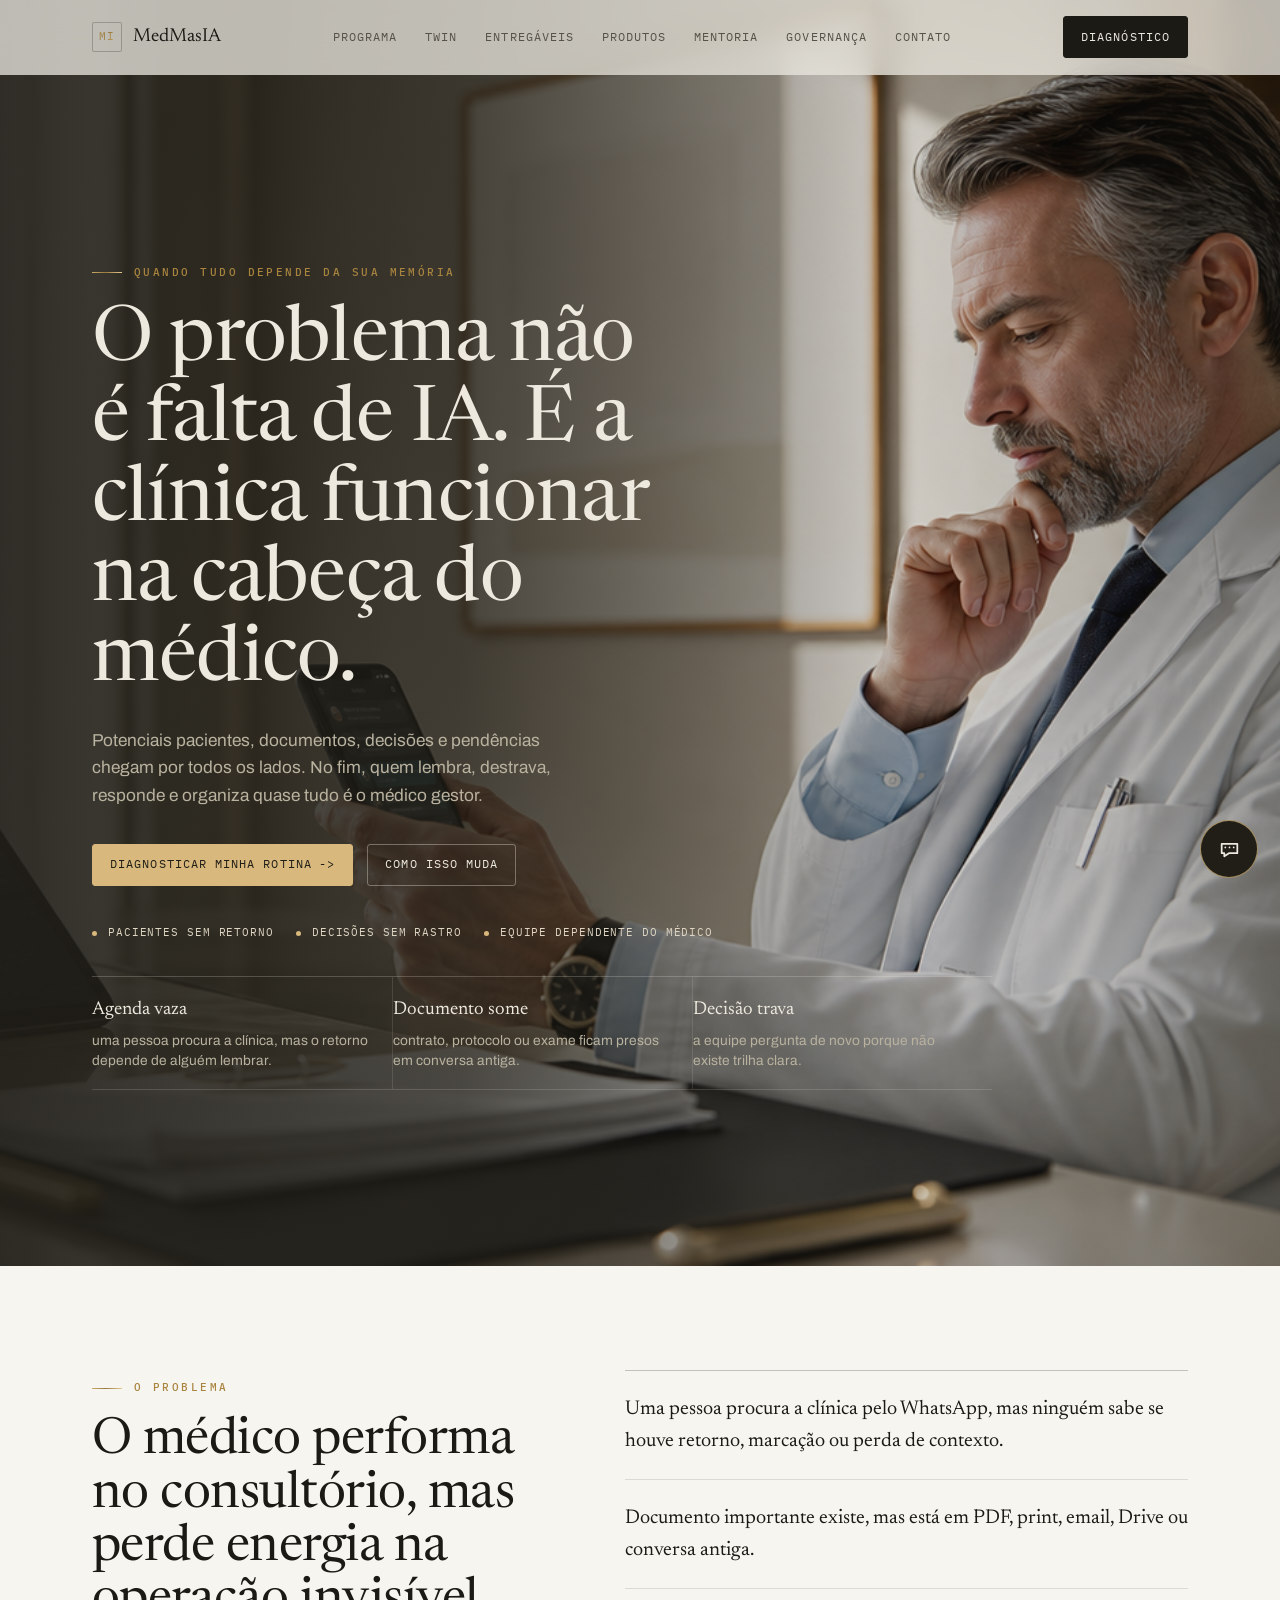
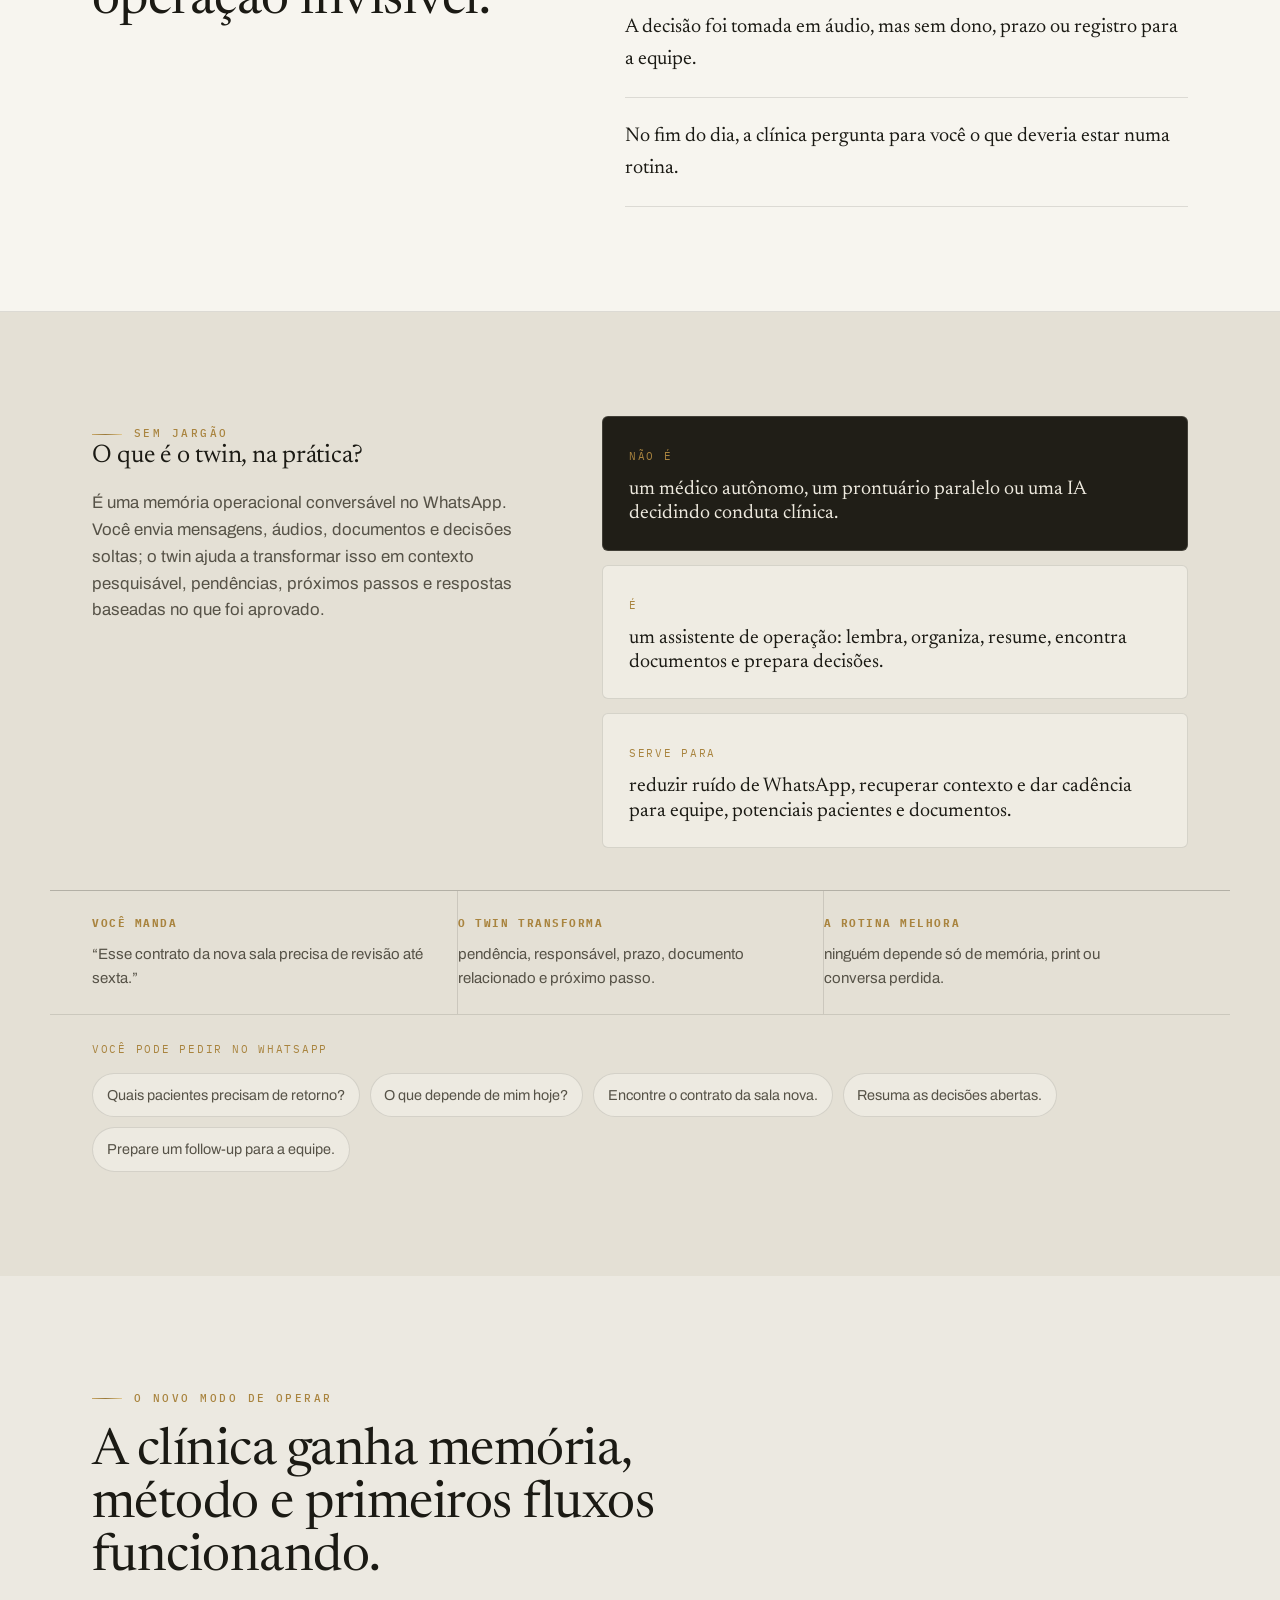
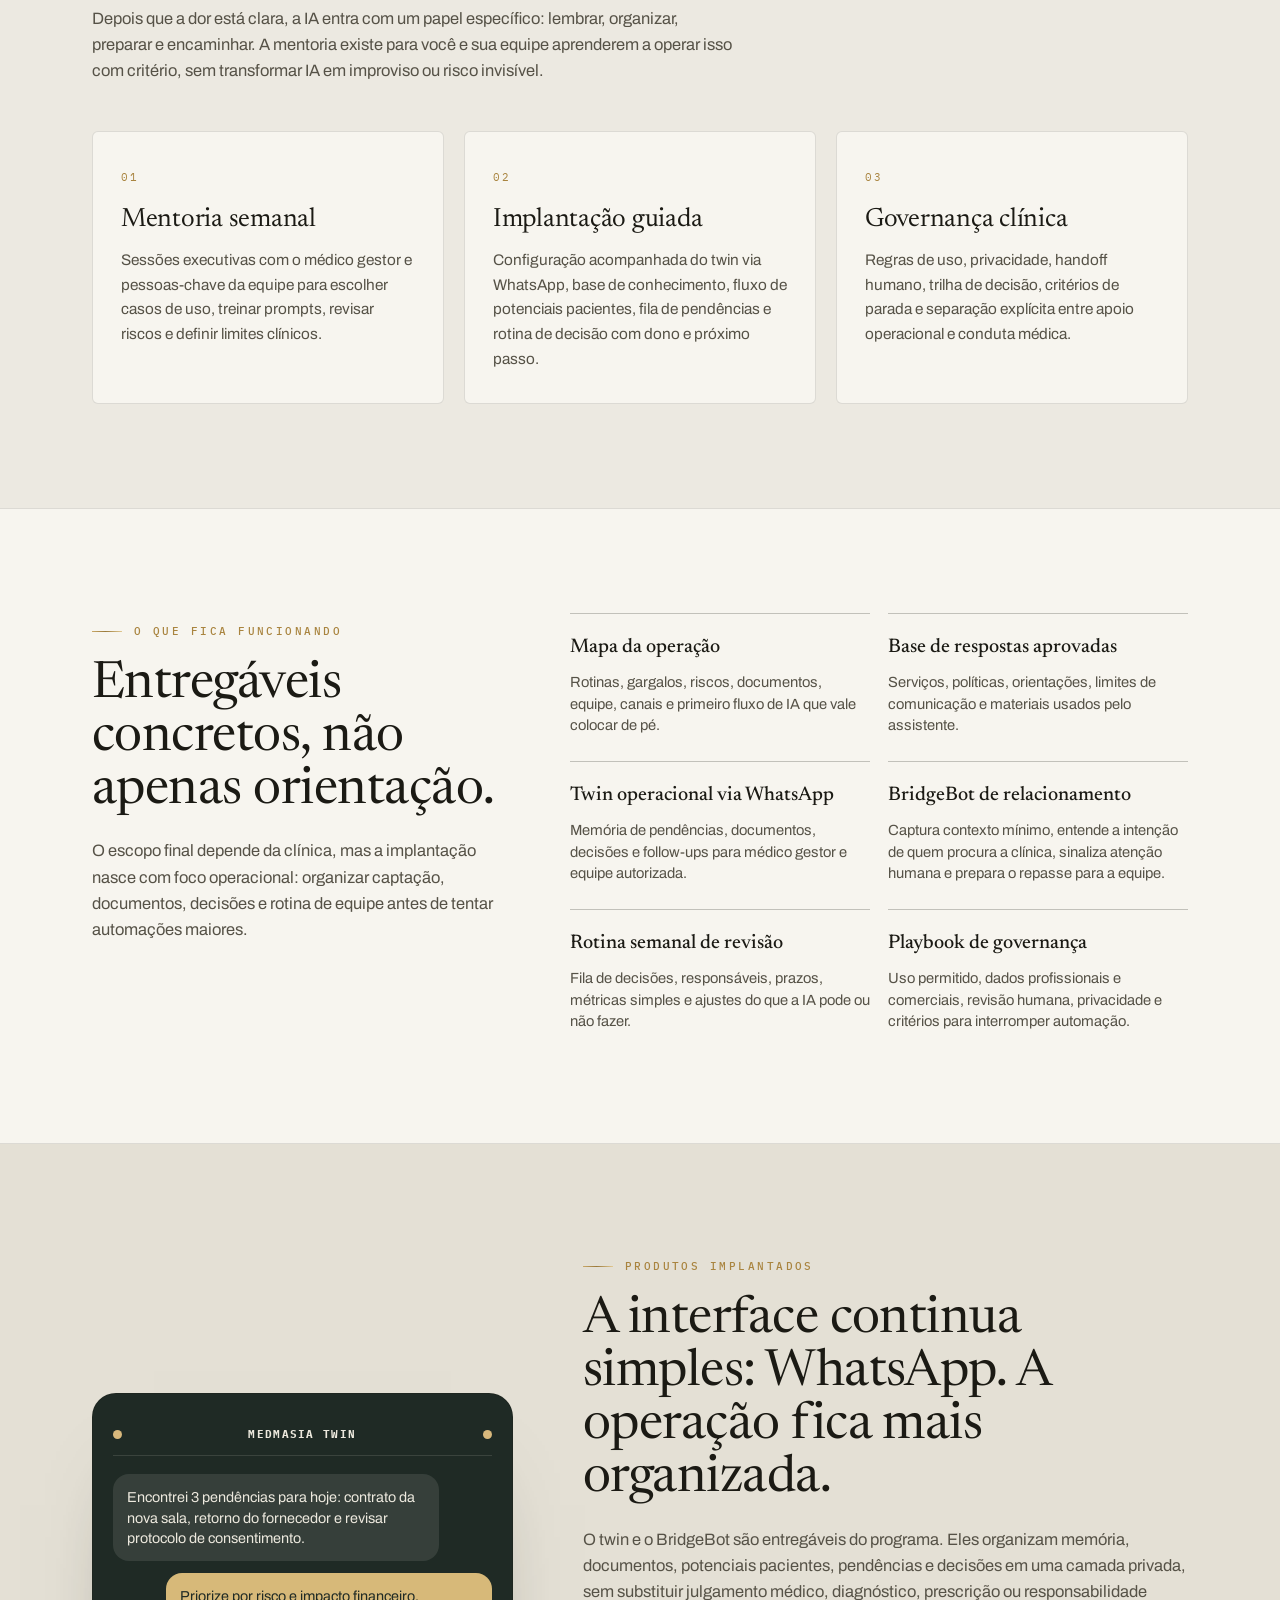
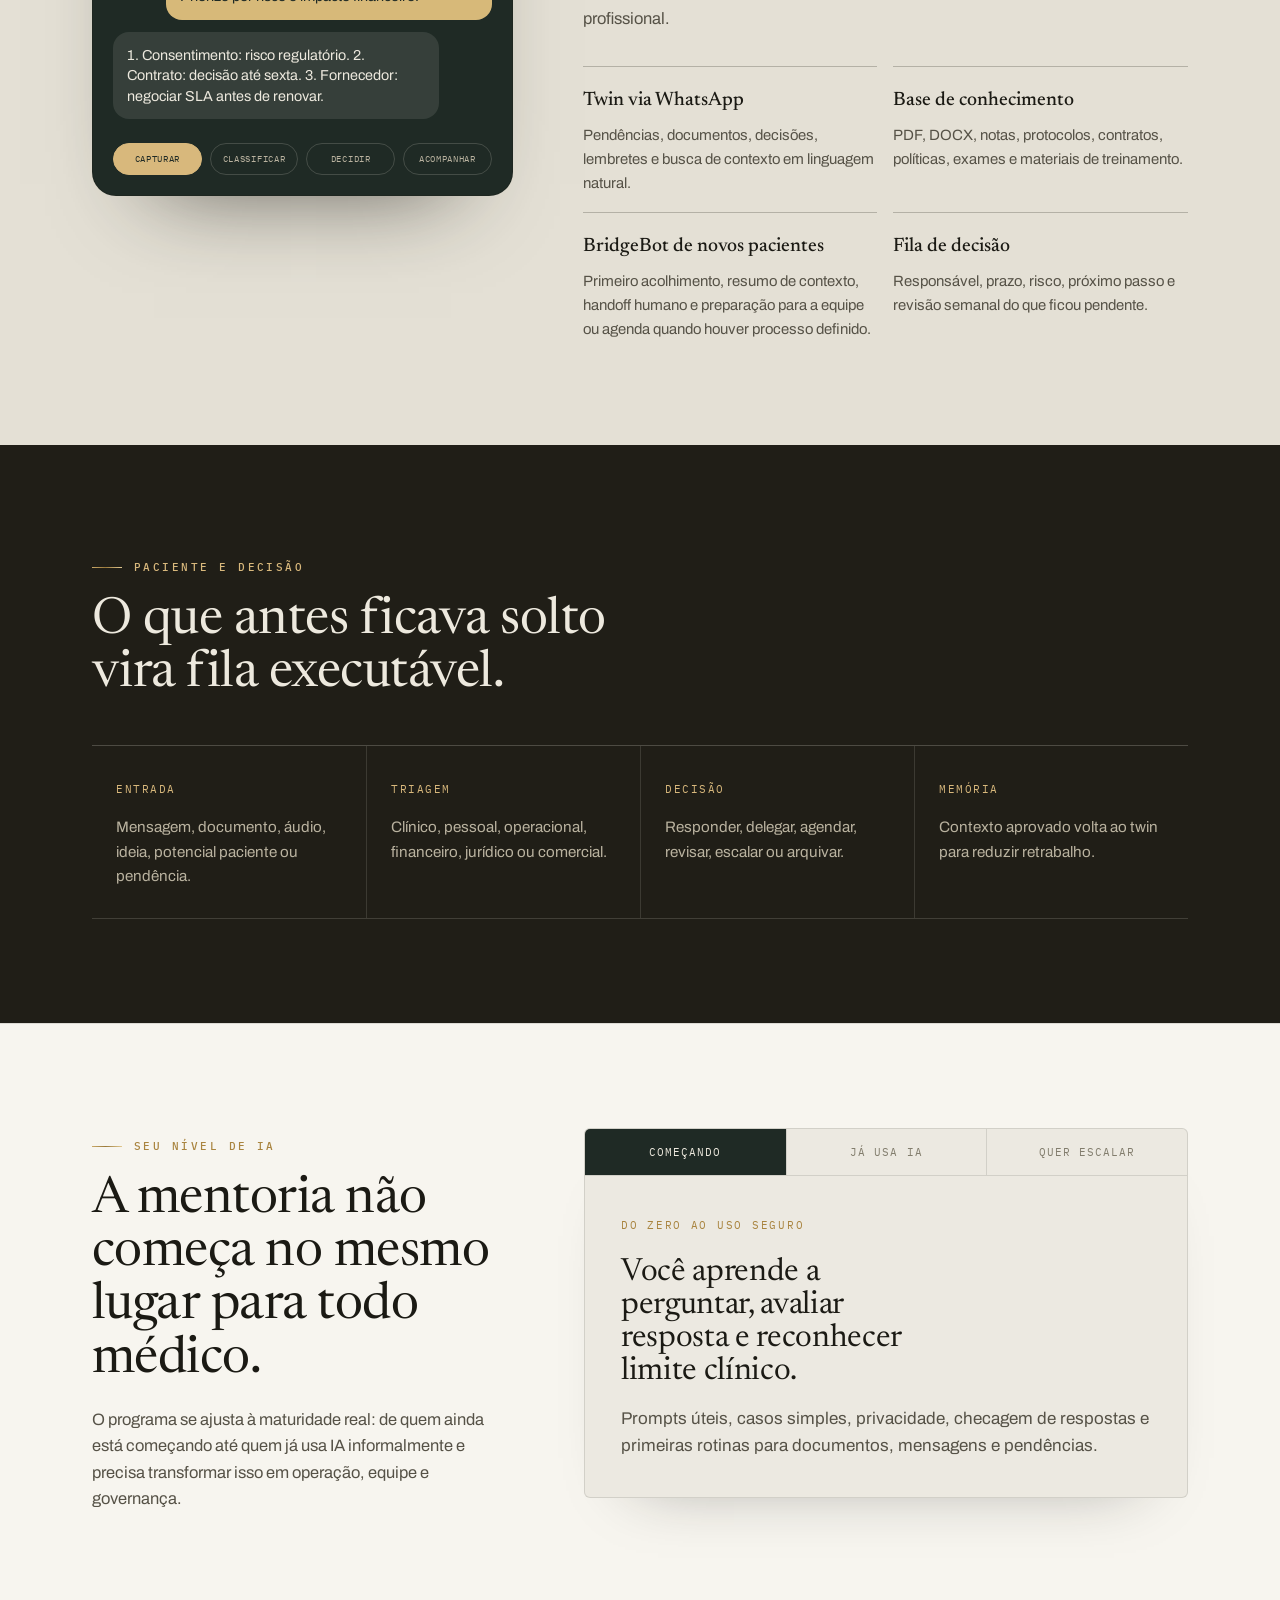
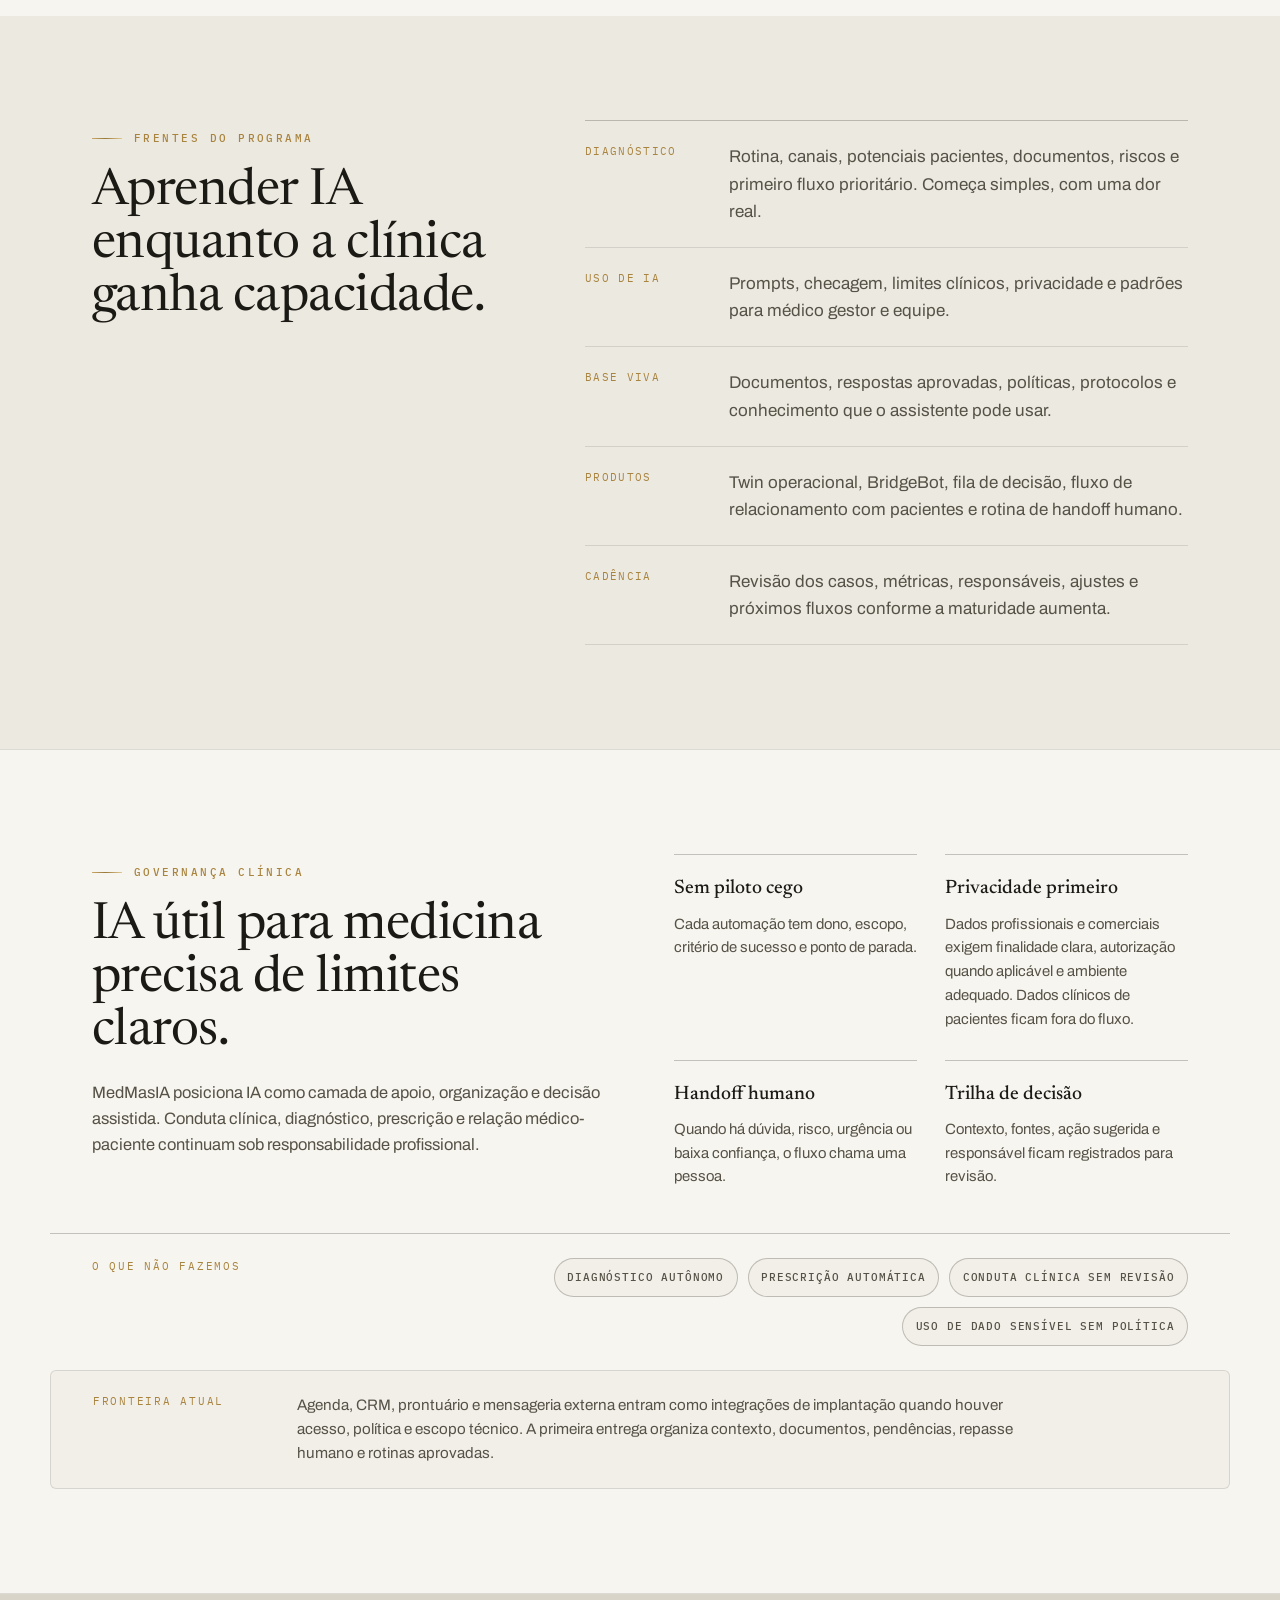
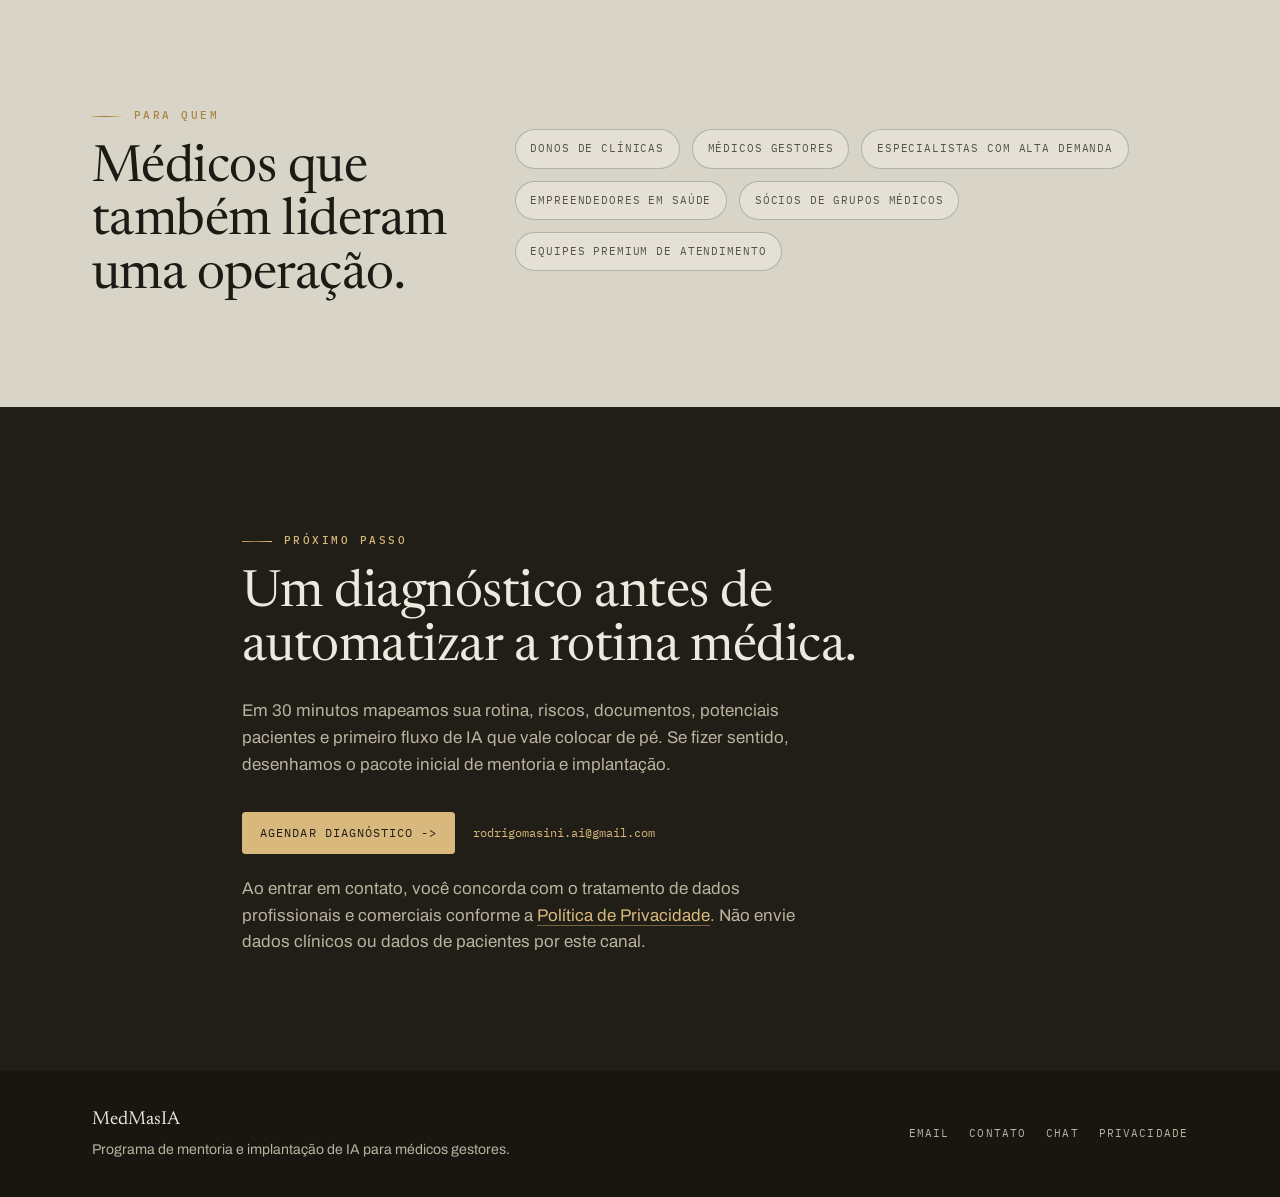
==== commit 5765d450: "Add MedMasIA privacy page" ====
--- a/index.html
+++ b/index.html
@@ -164,7 +164,7 @@
         <div class="deliver-card reveal"><b>Twin operacional via WhatsApp</b><span>Memória de pendências, documentos, decisões e follow-ups para médico gestor e equipe autorizada.</span></div>
         <div class="deliver-card reveal"><b>BridgeBot de relacionamento</b><span>Captura contexto mínimo, entende a intenção de quem procura a clínica, sinaliza atenção humana e prepara o repasse para a equipe.</span></div>
         <div class="deliver-card reveal"><b>Rotina semanal de revisão</b><span>Fila de decisões, responsáveis, prazos, métricas simples e ajustes do que a IA pode ou não fazer.</span></div>
-        <div class="deliver-card reveal"><b>Playbook de governança</b><span>Uso permitido, dados sensíveis, revisão humana, privacidade e critérios para interromper automação.</span></div>
+        <div class="deliver-card reveal"><b>Playbook de governança</b><span>Uso permitido, dados profissionais e comerciais, revisão humana, privacidade e critérios para interromper automação.</span></div>
       </div>
     </div>
   </section>
@@ -269,7 +269,7 @@
       </div>
       <div class="guardrails">
         <div><b>Sem piloto cego</b><span>Cada automação tem dono, escopo, critério de sucesso e ponto de parada.</span></div>
-        <div><b>Privacidade primeiro</b><span>PII, dados sensíveis e documentos médicos exigem políticas, autorização e ambiente adequado.</span></div>
+        <div><b>Privacidade primeiro</b><span>Dados profissionais e comerciais exigem finalidade clara, autorização quando aplicável e ambiente adequado. Dados clínicos de pacientes ficam fora do fluxo.</span></div>
         <div><b>Handoff humano</b><span>Quando há dúvida, risco, urgência ou baixa confiança, o fluxo chama uma pessoa.</span></div>
         <div><b>Trilha de decisão</b><span>Contexto, fontes, ação sugerida e responsável ficam registrados para revisão.</span></div>
       </div>
@@ -315,6 +315,7 @@
         <a class="btn on-dark" href="mailto:rodrigomasini.ai@gmail.com?subject=MedMasIA%20-%20Diagnostico%20inicial">Agendar diagnóstico <span class="arw">-&gt;</span></a>
         <a class="mail" href="mailto:rodrigomasini.ai@gmail.com">rodrigomasini.ai@gmail.com</a>
       </div>
+      <p class="privacy-note">Ao entrar em contato, você concorda com o tratamento de dados profissionais e comerciais conforme a <a href="privacidade.html">Política de Privacidade</a>. Não envie dados clínicos ou dados de pacientes por este canal.</p>
     </div>
   </section>
 </main>
@@ -326,6 +327,7 @@
       <a href="mailto:rodrigomasini.ai@gmail.com">Email</a>
       <a href="#contact">Contato</a>
       <a href="#apex-chatbot">Chat</a>
+      <a href="privacidade.html">Privacidade</a>
     </div>
   </div>
 </footer>
--- a/assets/styles.css
+++ b/assets/styles.css
@@ -201,11 +201,33 @@
 .contact p{margin-top:22px;max-width:58ch;color:var(--on-dark-2);font-size:1.06rem}
 .contact-actions{display:flex;flex-wrap:wrap;align-items:center;gap:18px;margin-top:34px}
 .mail{font-family:"IBM Plex Mono",monospace;font-size:.78rem;color:var(--gold-dark)}
+.privacy-note{margin-top:20px;max-width:64ch;color:var(--on-dark-2);font-size:.84rem;line-height:1.55}
+.privacy-note a{color:var(--gold-dark);border-bottom:1px solid rgba(216,184,124,.45)}
 footer{background:#171610;color:var(--on-dark-2);padding:34px 0}
 .footer-inner{display:flex;justify-content:space-between;gap:24px;align-items:center}
 .footer-inner b{display:block;font-family:"Newsreader",serif;font-size:1.18rem;color:var(--on-dark);font-weight:400}
 .footer-inner span{font-size:.88rem}
 .foot-links{display:flex;gap:20px;font-family:"IBM Plex Mono",monospace;font-size:.7rem;letter-spacing:.1em;text-transform:uppercase}
+
+.legal-hero{background:var(--graphite);color:var(--on-dark);padding:150px 0 74px}
+.legal-hero-inner{max-width:900px}
+.legal-hero h1{font-size:clamp(3rem,6vw,5.6rem);margin-top:20px}
+.legal-hero p{max-width:60ch;margin-top:22px;color:var(--on-dark-2);font-size:1.08rem}
+.legal-meta{display:flex;flex-wrap:wrap;gap:12px 26px;margin-top:34px;font-family:"IBM Plex Mono",monospace;font-size:.68rem;letter-spacing:.1em;text-transform:uppercase;color:var(--gold-dark)}
+.legal-content{background:var(--paper-hi);padding:78px 0 108px}
+.legal-grid{display:grid;grid-template-columns:250px 1fr;gap:68px;align-items:start}
+.legal-index{position:sticky;top:104px;display:grid;gap:0;border-top:1px solid var(--line-2)}
+.legal-index a{padding:13px 0;border-bottom:1px solid var(--line);font-family:"IBM Plex Mono",monospace;font-size:.68rem;letter-spacing:.1em;text-transform:uppercase;color:var(--ink-2)}
+.legal-index a:hover{color:var(--ink)}
+.legal-body{display:grid;gap:28px;max-width:820px}
+.legal-section{border-top:1px solid var(--line-2);padding-top:24px}
+.legal-section h2,.legal-callout h2{font-size:clamp(1.7rem,3vw,2.35rem);margin-top:14px}
+.legal-section p,.legal-callout p{margin-top:14px;color:var(--ink-2);font-size:1rem}
+.legal-section strong{color:var(--green-2)}
+.legal-section a,.legal-callout a{color:var(--green-2);border-bottom:1px solid rgba(73,105,92,.35)}
+.legal-callout{background:var(--green-2);color:var(--on-dark);border-radius:6px;padding:30px 32px;margin-top:18px}
+.legal-callout p{color:var(--on-dark-2)}
+.legal-callout a{color:var(--gold-dark);border-bottom-color:rgba(216,184,124,.55)}
 
 .reveal{opacity:1;transform:none}
 .js .reveal{opacity:0;transform:translateY(18px);transition:opacity .65s var(--ease),transform .65s var(--ease)}
@@ -240,6 +262,8 @@
   .not-do{display:grid;gap:16px}
   .not-do div{justify-content:flex-start}
   .scope-note{grid-template-columns:1fr;gap:10px}
+  .legal-grid{grid-template-columns:1fr;gap:34px}
+  .legal-index{position:static;grid-template-columns:1fr 1fr;gap:0}
   .footer-inner{display:grid}
 }
 
@@ -268,4 +292,8 @@
   .level-content h3{font-size:1.62rem}
   .phone{border-radius:18px;padding:15px}
   .mini-pipe{grid-template-columns:1fr 1fr}
-}
+  .legal-hero{padding:126px 0 56px}
+  .legal-content{padding:58px 0 78px}
+  .legal-index{grid-template-columns:1fr}
+  .legal-callout{padding:24px 22px}
+}
